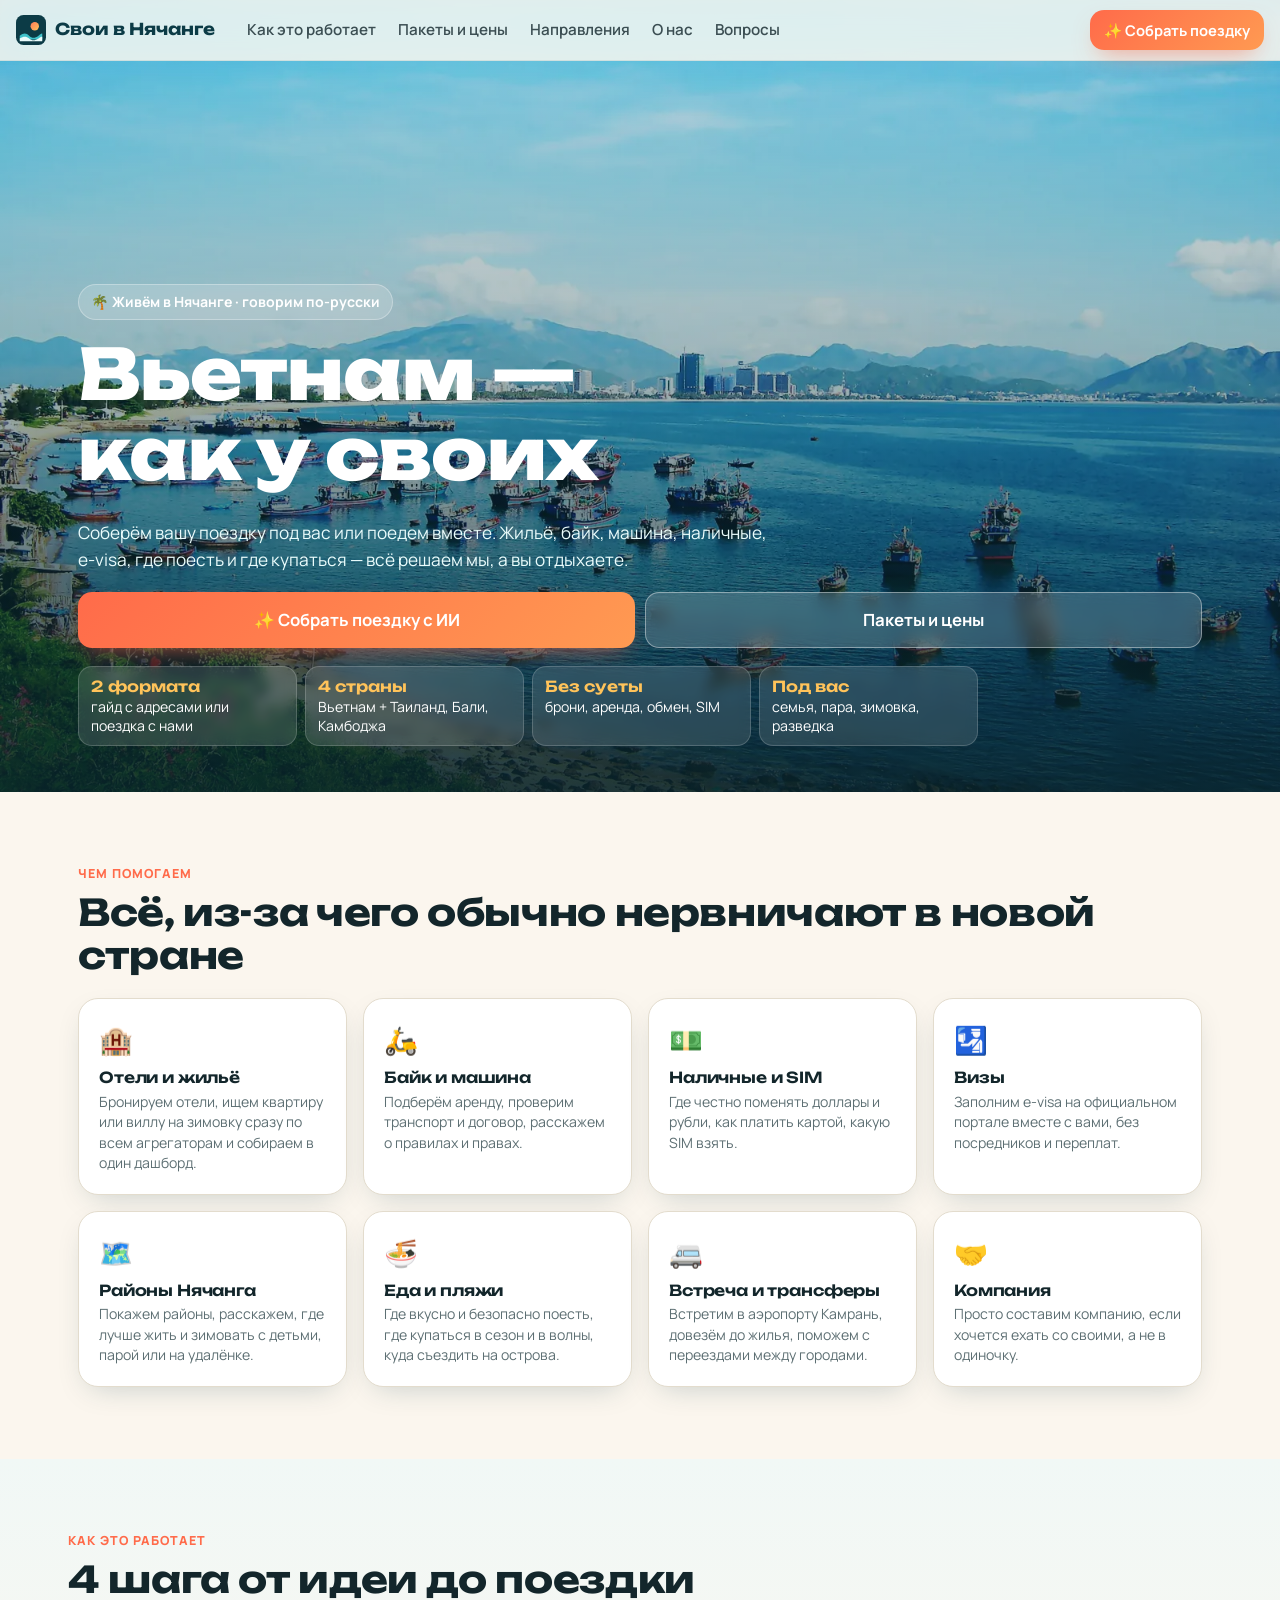
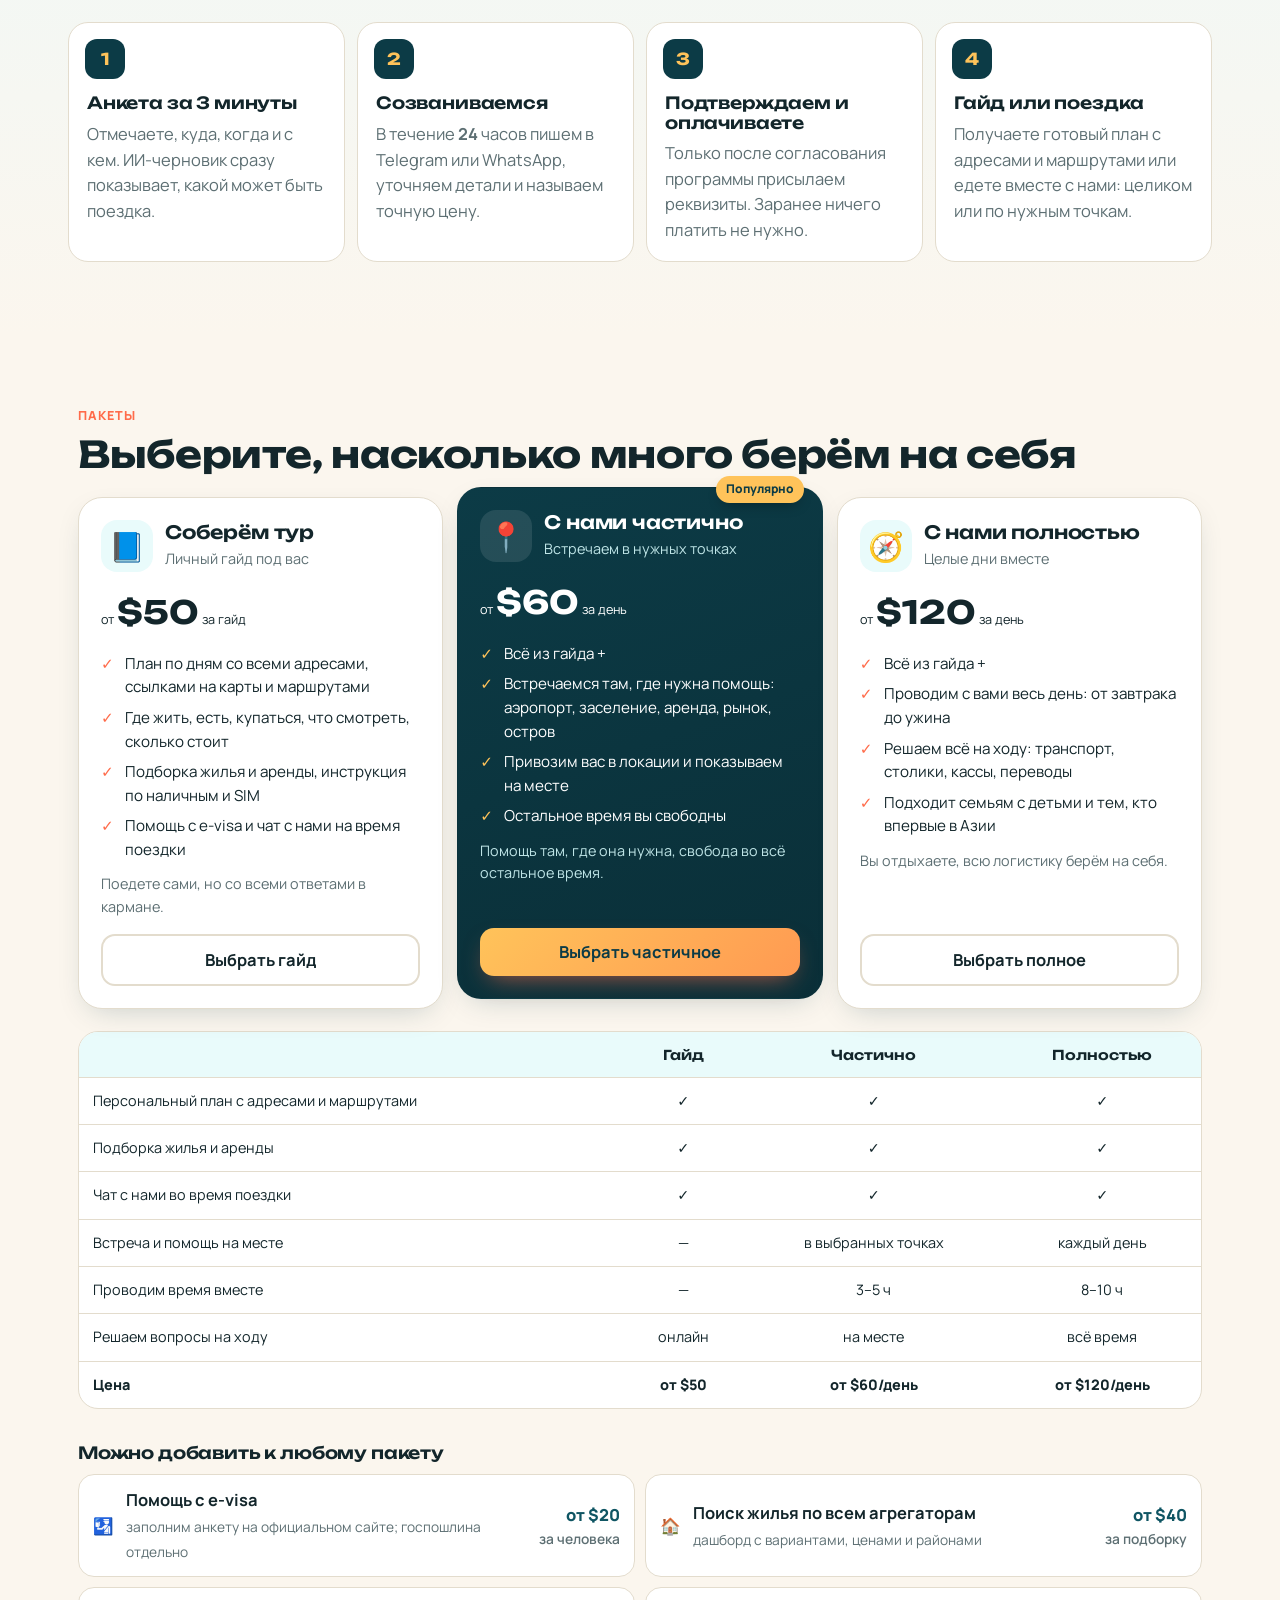
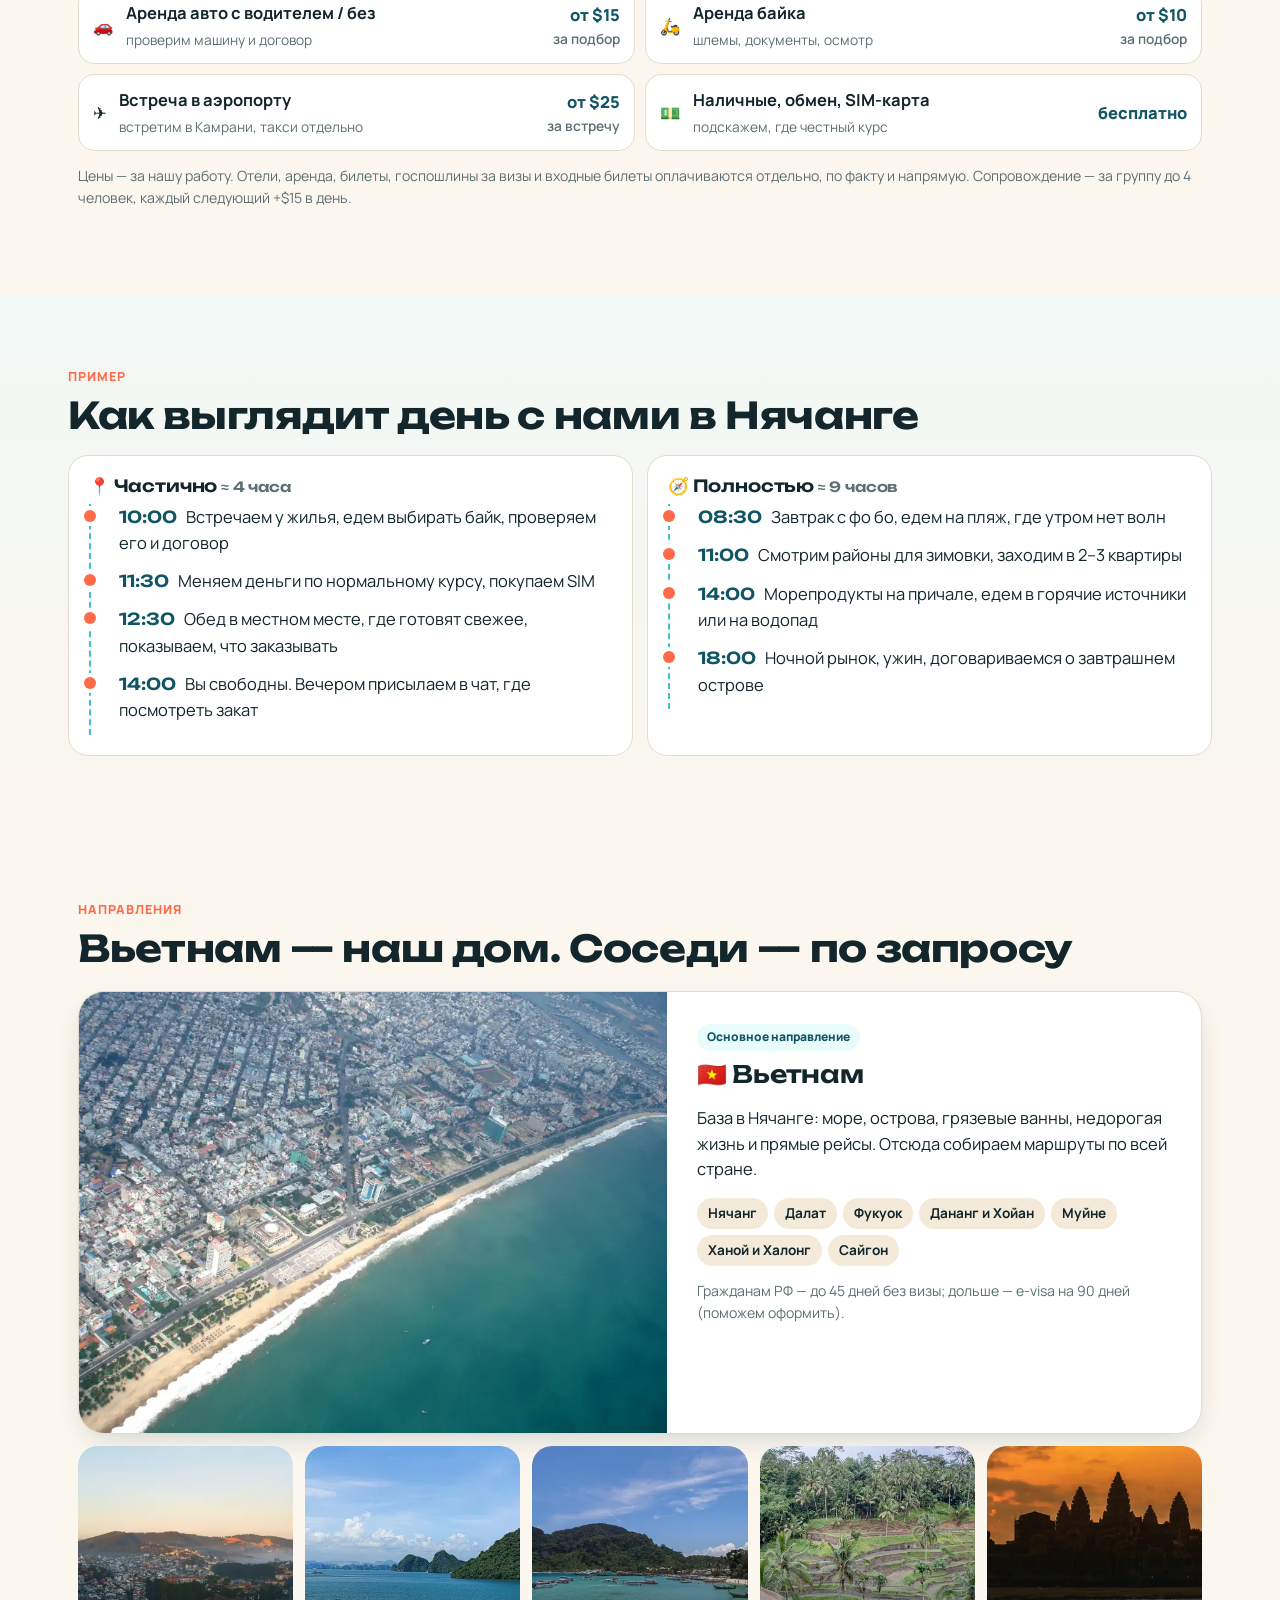
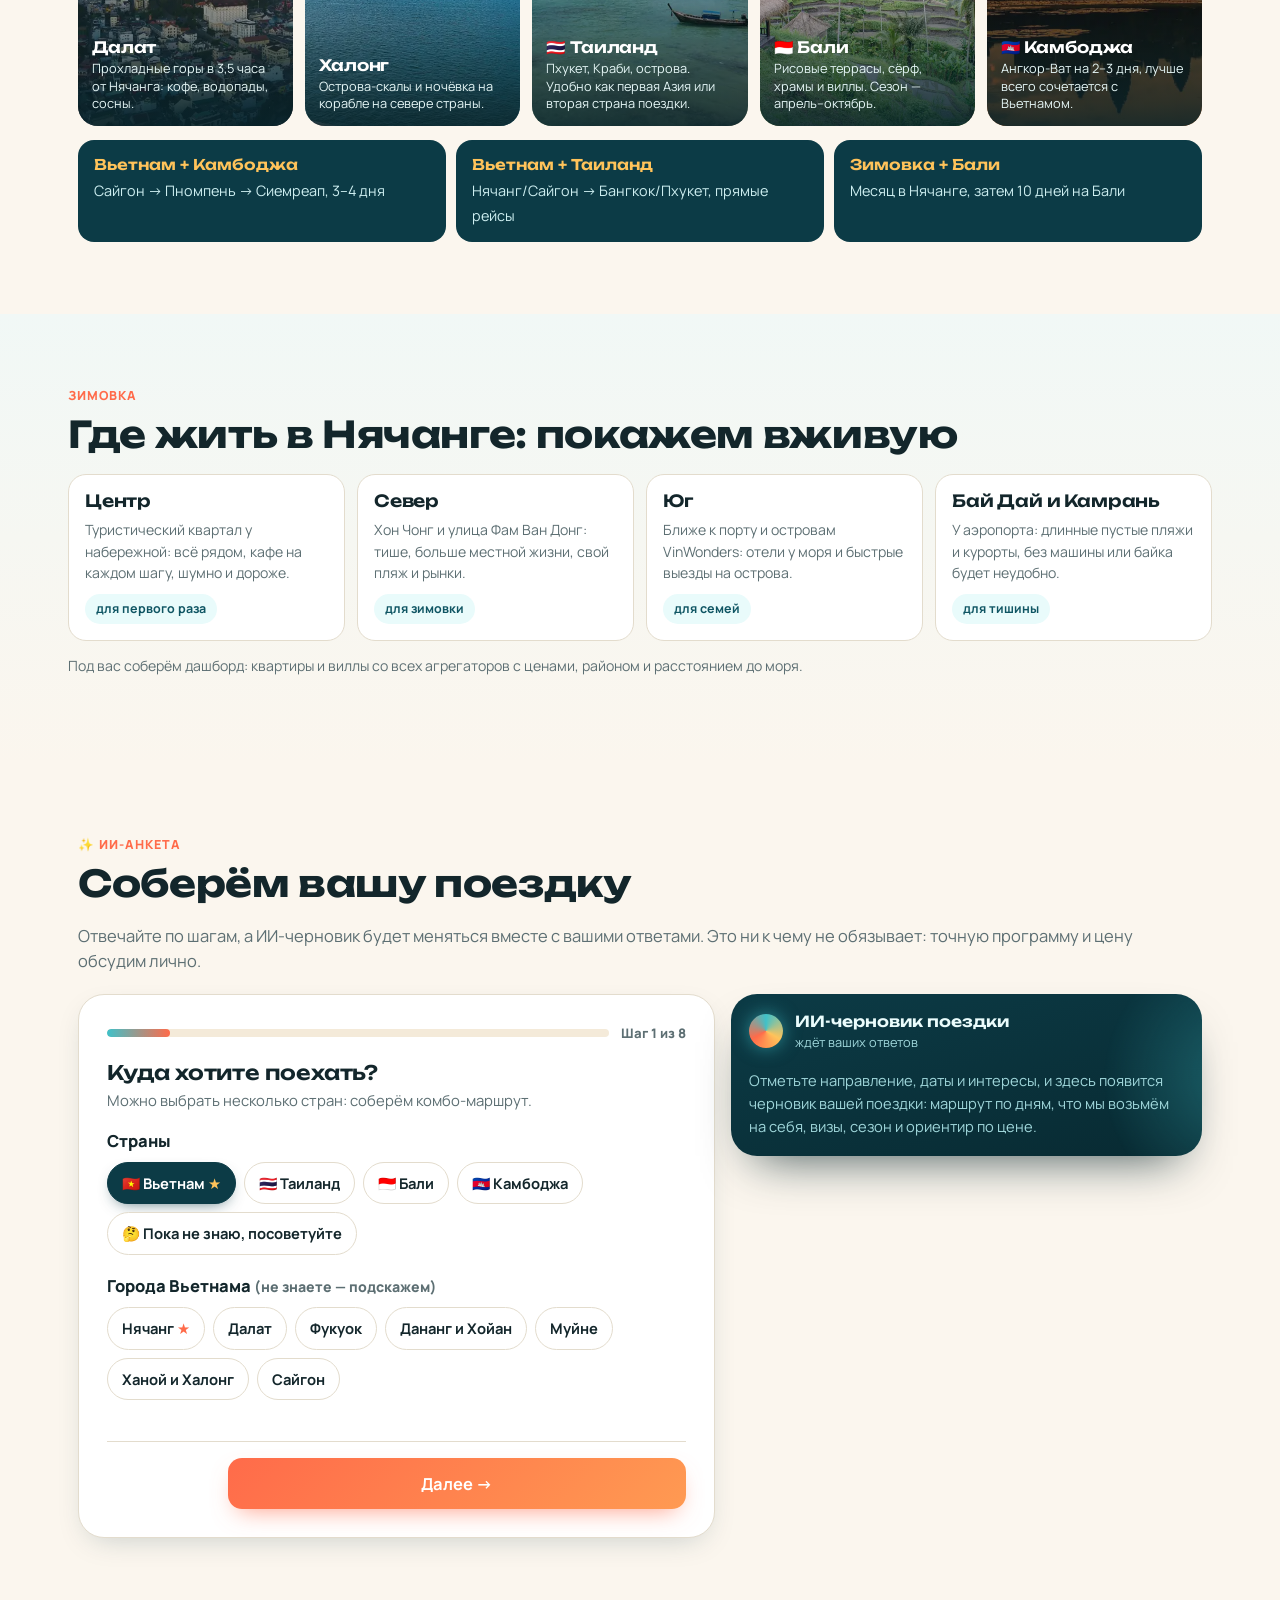
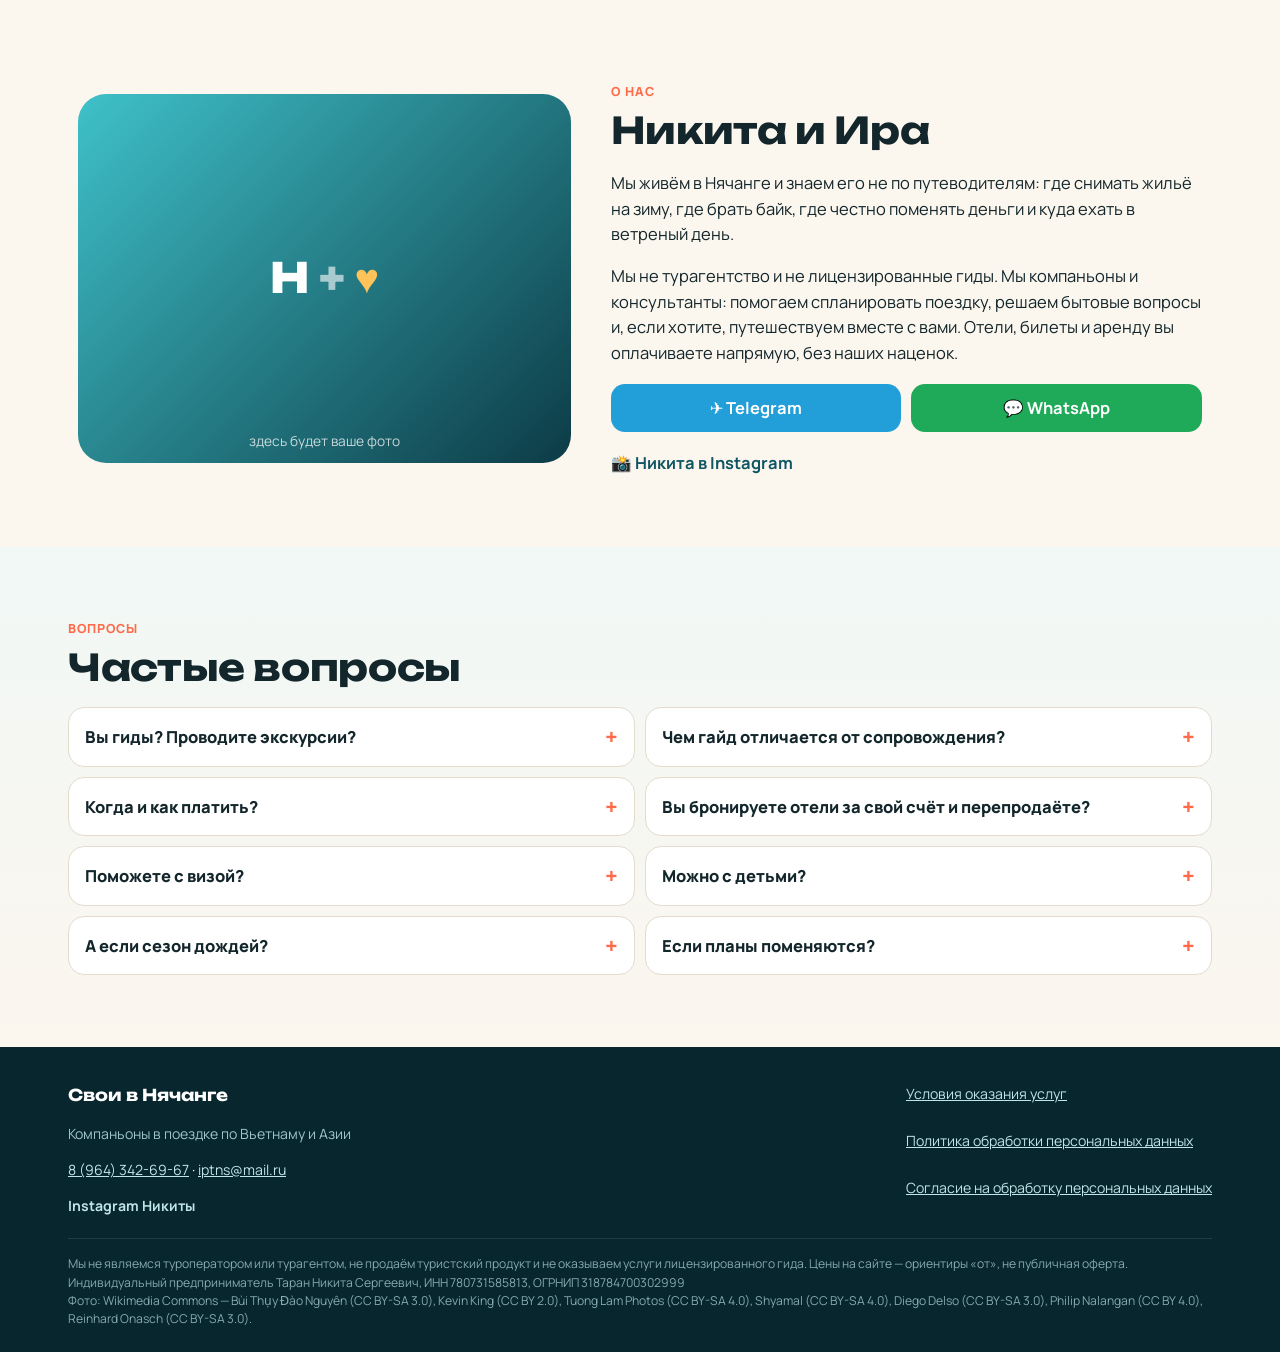
==== index.html @ b380b1c8 "publish v=202611230442" ====
<!doctype html>
<html lang="ru">
<head>
<meta charset="utf-8">
<meta name="viewport" content="width=device-width, initial-scale=1, viewport-fit=cover">
<title>Вьетнам с теми, кто там живёт — компаньоны в Нячанге | Свои в Нячанге</title>
<meta name="description" content="Мы живём в Нячанге и помогаем с поездкой по Вьетнаму, Таиланду, Бали и Камбодже: персональный план с адресами или поездка вместе с нами. Жильё, байк, машина, наличные, e-visa.">
<meta property="og:title" content="Вьетнам — как у своих. Поездка вместе с нами из Нячанга">
<meta property="og:description" content="Персональный план поездки или сопровождение: жильё, аренда, наличные, визы, где поесть и купаться.">
<meta property="og:image" content="images/nhatrang-bay.jpg">
<meta property="og:type" content="website">
<link rel="icon" href="favicon.svg" type="image/svg+xml">
<meta name="theme-color" content="#0c3b46">
<link rel="preload" href="fonts/Manrope.woff2" as="font" type="font/woff2" crossorigin>
<link rel="preload" href="fonts/Unbounded.woff2" as="font" type="font/woff2" crossorigin>
<link rel="stylesheet" href="styles.css?v=202611230442">
</head>
<body>
<header class="topbar" id="topbar">
  <a href="#top" class="logo"><span class="logo-mark" aria-hidden="true"><img src="favicon.svg" alt="" width="30" height="30"></span><span data-brand>Свои в Нячанге</span></a>
  <nav class="nav" aria-label="Разделы">
    <a href="#how">Как это работает</a><a href="#packages">Пакеты и цены</a><a href="#destinations">Направления</a><a href="#about">О нас</a><a href="#faq">Вопросы</a>
  </nav>
  <a class="btn primary sm hdr-cta" href="#plan">✨ Собрать поездку</a>
</header>

<main id="top">
<!-- ============ HERO ============ -->
<section class="hero">
  <picture class="hero-bg">
    <source srcset="images/nhatrang-bay-800.webp 800w, images/nhatrang-bay.webp 1600w" sizes="100vw" type="image/webp">
    <img src="images/nhatrang-bay.jpg" alt="Бухта Нячанга: лодки, горы и город" fetchpriority="high">
  </picture>
  <div class="hero-in">
    <p class="eyebrow">🌴 Живём в Нячанге · говорим по-русски</p>
    <h1>Вьетнам — как&nbsp;у&nbsp;своих</h1>
    <p class="lead">Соберём вашу поездку под вас или поедем вместе. Жильё, байк, машина, наличные, e-visa, где поесть и где купаться — всё решаем мы, а вы отдыхаете.</p>
    <div class="cta-row">
      <a class="btn primary big" href="#plan">✨ Собрать поездку с ИИ</a>
      <a class="btn glass big" href="#packages">Пакеты и цены</a>
    </div>
    <ul class="hero-points">
      <li><b>2 формата</b>гайд с адресами или поездка с нами</li>
      <li><b>4 страны</b>Вьетнам + Таиланд, Бали, Камбоджа</li>
      <li><b>Без суеты</b>брони, аренда, обмен, SIM</li>
      <li><b>Под вас</b>семья, пара, зимовка, разведка</li>
    </ul>
  </div>
</section>

<!-- ============ ЧТО РЕШАЕМ ============ -->
<section class="section" id="help">
  <p class="kicker">Чем помогаем</p>
  <h2>Всё, из-за чего обычно нервничают в&nbsp;новой стране</h2>
  <div class="tiles">
    <div class="tile"><span class="ti">🏨</span><h3>Отели и жильё</h3><p>Бронируем отели, ищем квартиру или виллу на зимовку сразу по всем агрегаторам и собираем в один дашборд.</p></div>
    <div class="tile"><span class="ti">🛵</span><h3>Байк и машина</h3><p>Подберём аренду, проверим транспорт и договор, расскажем о правилах и правах.</p></div>
    <div class="tile"><span class="ti">💵</span><h3>Наличные и SIM</h3><p>Где честно поменять доллары и рубли, как платить картой, какую SIM взять.</p></div>
    <div class="tile"><span class="ti">🛂</span><h3>Визы</h3><p>Заполним e-visa на официальном портале вместе с вами, без посредников и переплат.</p></div>
    <div class="tile"><span class="ti">🗺️</span><h3>Районы Нячанга</h3><p>Покажем районы, расскажем, где лучше жить и зимовать с детьми, парой или на удалёнке.</p></div>
    <div class="tile"><span class="ti">🍜</span><h3>Еда и пляжи</h3><p>Где вкусно и безопасно поесть, где купаться в сезон и в волны, куда съездить на острова.</p></div>
    <div class="tile"><span class="ti">🚐</span><h3>Встреча и трансферы</h3><p>Встретим в аэропорту Камрань, довезём до жилья, поможем с переездами между городами.</p></div>
    <div class="tile"><span class="ti">🤝</span><h3>Компания</h3><p>Просто составим компанию, если хочется ехать со своими, а не в одиночку.</p></div>
  </div>
</section>

<!-- ============ КАК ЭТО РАБОТАЕТ ============ -->
<section class="section soft" id="how">
  <p class="kicker">Как это работает</p>
  <h2>4 шага от идеи до поездки</h2>
  <ol class="steps">
    <li><span>1</span><h3>Анкета за 3 минуты</h3><p>Отмечаете, куда, когда и с кем. ИИ-черновик сразу показывает, какой может быть поездка.</p></li>
    <li><span>2</span><h3>Созваниваемся</h3><p>В течение <b data-hours>24</b> часов пишем в Telegram или WhatsApp, уточняем детали и называем точную цену.</p></li>
    <li><span>3</span><h3>Подтверждаем и оплачиваете</h3><p>Только после согласования программы присылаем реквизиты. Заранее ничего платить не нужно.</p></li>
    <li><span>4</span><h3>Гайд или поездка</h3><p>Получаете готовый план с адресами и маршрутами или едете вместе с нами: целиком или по нужным точкам.</p></li>
  </ol>
</section>

<!-- ============ ПАКЕТЫ ============ -->
<section class="section" id="packages">
  <p class="kicker">Пакеты</p>
  <h2>Выберите, насколько много берём на себя</h2>
  <div class="packs">
    <article class="pack">
      <div class="pack-top"><span class="pack-ico">📘</span><h3>Соберём тур</h3><p class="pack-sub">Личный гайд под вас</p></div>
      <p class="price"><small>от</small> <b data-price="guide.from">$50</b> <small data-unit="guide">за гайд</small></p>
      <ul class="ticks">
        <li>План по дням со всеми адресами, ссылками на карты и маршрутами</li>
        <li>Где жить, есть, купаться, что смотреть, сколько стоит</li>
        <li>Подборка жилья и аренды, инструкция по наличным и SIM</li>
        <li>Помощь с e-visa и чат с нами на время поездки</li>
      </ul>
      <p class="pack-note">Поедете сами, но со всеми ответами в кармане.</p>
      <a class="btn ghost" href="#plan" data-pick="guide">Выбрать гайд</a>
    </article>
    <article class="pack hot">
      <span class="ribbon">Популярно</span>
      <div class="pack-top"><span class="pack-ico">📍</span><h3>С нами частично</h3><p class="pack-sub">Встречаем в нужных точках</p></div>
      <p class="price"><small>от</small> <b data-price="partial.from">$60</b> <small data-unit="partial">за день</small></p>
      <ul class="ticks">
        <li>Всё из гайда +</li>
        <li>Встречаемся там, где нужна помощь: аэропорт, заселение, аренда, рынок, остров</li>
        <li>Привозим вас в локации и показываем на месте</li>
        <li>Остальное время вы свободны</li>
      </ul>
      <p class="pack-note">Помощь там, где она нужна, свобода во всё остальное время.</p>
      <a class="btn primary" href="#plan" data-pick="partial">Выбрать частичное</a>
    </article>
    <article class="pack">
      <div class="pack-top"><span class="pack-ico">🧭</span><h3>С нами полностью</h3><p class="pack-sub">Целые дни вместе</p></div>
      <p class="price"><small>от</small> <b data-price="full.from">$120</b> <small data-unit="full">за день</small></p>
      <ul class="ticks">
        <li>Всё из гайда +</li>
        <li>Проводим с вами весь день: от завтрака до ужина</li>
        <li>Решаем всё на ходу: транспорт, столики, кассы, переводы</li>
        <li>Подходит семьям с детьми и тем, кто впервые в Азии</li>
      </ul>
      <p class="pack-note">Вы отдыхаете, всю логистику берём на себя.</p>
      <a class="btn ghost" href="#plan" data-pick="full">Выбрать полное</a>
    </article>
  </div>

  <div class="compare-wrap">
    <table class="compare">
      <thead><tr><th></th><th>Гайд</th><th>Частично</th><th>Полностью</th></tr></thead>
      <tbody>
        <tr><td>Персональный план с адресами и маршрутами</td><td>✓</td><td>✓</td><td>✓</td></tr>
        <tr><td>Подборка жилья и аренды</td><td>✓</td><td>✓</td><td>✓</td></tr>
        <tr><td>Чат с нами во время поездки</td><td>✓</td><td>✓</td><td>✓</td></tr>
        <tr><td>Встреча и помощь на месте</td><td>—</td><td>в выбранных точках</td><td>каждый день</td></tr>
        <tr><td>Проводим время вместе</td><td>—</td><td>3–5 ч</td><td>8–10 ч</td></tr>
        <tr><td>Решаем вопросы на ходу</td><td>онлайн</td><td>на месте</td><td>всё время</td></tr>
        <tr><td>Цена</td><td data-pricecell="guide">от $50</td><td data-pricecell="partial">от $60/день</td><td data-pricecell="full">от $120/день</td></tr>
      </tbody>
    </table>
  </div>

  <h3 class="h3gap">Можно добавить к любому пакету</h3>
  <div class="addons" id="addonsList"></div>
  <p class="muted small">Цены — за нашу работу. Отели, аренда, билеты, госпошлины за визы и входные билеты оплачиваются отдельно, по факту и напрямую. <span data-group-note></span></p>
</section>

<!-- ============ ПРИМЕР ДНЯ ============ -->
<section class="section soft" id="day">
  <p class="kicker">Пример</p>
  <h2>Как выглядит день с нами в Нячанге</h2>
  <div class="daygrid">
    <div class="daycard">
      <h3>📍 Частично <span class="muted small">≈ 4 часа</span></h3>
      <ol class="timeline">
        <li><b>10:00</b> Встречаем у жилья, едем выбирать байк, проверяем его и договор</li>
        <li><b>11:30</b> Меняем деньги по нормальному курсу, покупаем SIM</li>
        <li><b>12:30</b> Обед в местном месте, где готовят свежее, показываем, что заказывать</li>
        <li><b>14:00</b> Вы свободны. Вечером присылаем в чат, где посмотреть закат</li>
      </ol>
    </div>
    <div class="daycard">
      <h3>🧭 Полностью <span class="muted small">≈ 9 часов</span></h3>
      <ol class="timeline">
        <li><b>08:30</b> Завтрак с фо бо, едем на пляж, где утром нет волн</li>
        <li><b>11:00</b> Смотрим районы для зимовки, заходим в 2–3 квартиры</li>
        <li><b>14:00</b> Морепродукты на причале, едем в горячие источники или на водопад</li>
        <li><b>18:00</b> Ночной рынок, ужин, договариваемся о завтрашнем острове</li>
      </ol>
    </div>
  </div>
</section>

<!-- ============ НАПРАВЛЕНИЯ ============ -->
<section class="section" id="destinations">
  <p class="kicker">Направления</p>
  <h2>Вьетнам — наш дом. Соседи — по&nbsp;запросу</h2>
  <div class="dest-main">
    <picture><source srcset="images/nhatrang-aerial-800.webp" type="image/webp"><img loading="lazy" src="images/nhatrang-aerial-800.webp" alt="Нячанг с высоты: пляж и город"></picture>
    <div class="dest-main-txt">
      <span class="tag">Основное направление</span>
      <h3>🇻🇳 Вьетнам</h3>
      <p>База в Нячанге: море, острова, грязевые ванны, недорогая жизнь и прямые рейсы. Отсюда собираем маршруты по всей стране.</p>
      <div class="cities">
        <span>Нячанг</span><span>Далат</span><span>Фукуок</span><span>Дананг и Хойан</span><span>Муйне</span><span>Ханой и Халонг</span><span>Сайгон</span>
      </div>
      <p class="muted small">Гражданам РФ — до 45 дней без визы; дольше — e-visa на 90 дней (поможем оформить).</p>
    </div>
  </div>
  <div class="dests">
    <article class="dest"><img loading="lazy" src="images/dalat-800.webp" alt="Далат"><div><h3>Далат</h3><p>Прохладные горы в 3,5 часа от Нячанга: кофе, водопады, сосны.</p></div></article>
    <article class="dest"><img loading="lazy" src="images/halong-800.webp" alt="Бухта Халонг"><div><h3>Халонг</h3><p>Острова-скалы и ночёвка на корабле на севере страны.</p></div></article>
    <article class="dest"><img loading="lazy" src="images/thailand-800.webp" alt="Острова Пхи-Пхи, Таиланд"><div><h3>🇹🇭 Таиланд</h3><p>Пхукет, Краби, острова. Удобно как первая Азия или вторая страна поездки.</p></div></article>
    <article class="dest"><img loading="lazy" src="images/bali-800.webp" alt="Рисовые террасы Бали"><div><h3>🇮🇩 Бали</h3><p>Рисовые террасы, сёрф, храмы и виллы. Сезон — апрель–октябрь.</p></div></article>
    <article class="dest"><img loading="lazy" src="images/angkor-800.webp" alt="Ангкор-Ват на рассвете"><div><h3>🇰🇭 Камбоджа</h3><p>Ангкор-Ват на 2–3 дня, лучше всего сочетается с Вьетнамом.</p></div></article>
  </div>
  <div class="combos">
    <div><b>Вьетнам + Камбоджа</b><span>Сайгон → Пномпень → Сиемреап, 3–4 дня</span></div>
    <div><b>Вьетнам + Таиланд</b><span>Нячанг/Сайгон → Бангкок/Пхукет, прямые рейсы</span></div>
    <div><b>Зимовка + Бали</b><span>Месяц в Нячанге, затем 10 дней на Бали</span></div>
  </div>
</section>

<!-- ============ НЯЧАНГ: ГДЕ ЖИТЬ ============ -->
<section class="section soft" id="districts">
  <p class="kicker">Зимовка</p>
  <h2>Где жить в Нячанге: покажем вживую</h2>
  <div class="districts">
    <div><h3>Центр</h3><p>Туристический квартал у набережной: всё рядом, кафе на каждом шагу, шумно и дороже.</p><span class="chip-s">для первого раза</span></div>
    <div><h3>Север</h3><p>Хон Чонг и улица Фам Ван Донг: тише, больше местной жизни, свой пляж и рынки.</p><span class="chip-s">для зимовки</span></div>
    <div><h3>Юг</h3><p>Ближе к порту и островам VinWonders: отели у моря и быстрые выезды на острова.</p><span class="chip-s">для семей</span></div>
    <div><h3>Бай Дай и Камрань</h3><p>У аэропорта: длинные пустые пляжи и курорты, без машины или байка будет неудобно.</p><span class="chip-s">для тишины</span></div>
  </div>
  <p class="muted small">Под вас соберём дашборд: квартиры и виллы со всех агрегаторов с ценами, районом и расстоянием до моря.</p>
</section>

<!-- ============ АНКЕТА ============ -->
<section class="section plan" id="plan">
  <p class="kicker">✨ ИИ-анкета</p>
  <h2>Соберём вашу поездку</h2>
  <p class="muted">Отвечайте по шагам, а ИИ-черновик будет меняться вместе с вашими ответами. Это ни к чему не обязывает: точную программу и цену обсудим лично.</p>
  <div class="wizard" id="wizard">
    <form class="wz-form" id="wzForm" novalidate autocomplete="on">
      <div class="wz-progress"><div class="wz-bar"><i id="wzBar"></i></div><span id="wzStepLbl">Шаг 1 из 8</span></div>
      <div id="wzSteps"></div>
      <div class="wz-nav">
        <button type="button" class="btn ghost" id="wzBack">← Назад</button>
        <button type="button" class="btn primary" id="wzNext">Далее →</button>
      </div>
    </form>
    <aside class="ai" id="aiPanel" aria-live="polite">
      <button type="button" class="ai-head" id="aiToggle" aria-expanded="true">
        <span class="ai-orb" aria-hidden="true"></span>
        <span><b>ИИ-черновик поездки</b><small id="aiStatus">ждёт ваших ответов</small></span>
        <span class="ai-caret" aria-hidden="true">▾</span>
      </button>
      <div class="ai-body" id="aiBody"></div>
    </aside>
  </div>
  <div class="done" id="done" hidden></div>
</section>

<!-- ============ О НАС ============ -->
<section class="section" id="about">
  <div class="about">
    <div class="about-photo" aria-hidden="true">
      <!-- Замените на фото: <img src="images/us.webp" alt="Никита и Ира"> -->
      <div class="ph-us"><span>Н</span><span>+</span><span>♥</span></div>
      <small>здесь будет ваше фото</small>
    </div>
    <div>
      <p class="kicker">О нас</p>
      <h2><span data-hosts>Никита и Ира</span></h2>
      <p>Мы живём в <span data-city>Нячанге</span> и знаем его не по путеводителям: где снимать жильё на зиму, где брать байк, где честно поменять деньги и куда ехать в ветреный день.</p>
      <p>Мы не турагентство и не лицензированные гиды. Мы компаньоны и консультанты: помогаем спланировать поездку, решаем бытовые вопросы и, если хотите, путешествуем вместе с вами. Отели, билеты и аренду вы оплачиваете напрямую, без наших наценок.</p>
      <div class="cta-row">
        <a class="btn tg" data-tg target="_blank" rel="noopener">✈️ Telegram</a>
        <a class="btn wa" data-wa="Здравствуйте! Хочу обсудить поездку во Вьетнам." target="_blank" rel="noopener">💬 WhatsApp</a>
      </div>
      <p class="insta"><a data-insta="instagram" target="_blank" rel="noopener">📸 Никита в Instagram</a><a data-insta="instagramWife" target="_blank" rel="noopener">📸 Ира в Instagram</a></p>
    </div>
  </div>
</section>

<!-- ============ FAQ ============ -->
<section class="section soft" id="faq">
  <p class="kicker">Вопросы</p>
  <h2>Частые вопросы</h2>
  <div class="faq">
    <details><summary>Вы гиды? Проводите экскурсии?</summary><p>Нет. Мы компаньоны и консультанты: помогаем с логистикой, бронями, арендой и бытом, показываем город так, как показали бы друзья. Если нужна экскурсия с лицензированным гидом (например, по Ангкору), поможем найти и забронировать местного гида.</p></details>
    <details><summary>Чем гайд отличается от сопровождения?</summary><p>Гайд — это персональный план поездки с адресами, ссылками на карты, маршрутами и ценами, а также чат с нами во время поездки. При сопровождении мы встречаемся с вами вживую: частично — только в нужных точках, полностью — проводим вместе целые дни.</p></details>
    <details><summary>Когда и как платить?</summary><p>После анкеты ничего платить не нужно. Сначала согласуем программу и точную цену. Гайд оплачивается после согласования (<span data-guidepp>100</span>%), за сопровождение — предоплата <span data-tourpp>30</span>% за бронь дат, остаток на месте. Способы оплаты обсудим лично.</p></details>
    <details><summary>Вы бронируете отели за свой счёт и перепродаёте?</summary><p>Нет. Мы находим и помогаем забронировать, но платите вы напрямую отелю, агрегатору или арендодателю. Так прозрачнее и без наценок.</p></details>
    <details><summary>Поможете с визой?</summary><p>Да. Заполним анкету e-visa вместе с вами на официальном портале (Вьетнам — evisa.gov.vn, Камбоджа — evisa.gov.kh, Индонезия — evisa.imigrasi.go.id). Госпошлину вы платите на портале сами. Решение о визе принимает только государство.</p></details>
    <details><summary>Можно с детьми?</summary><p>Конечно. Подберём пляжи без волн, еду, которую дети будут есть, жильё рядом с морем и спокойный темп. Полное сопровождение особенно удобно семьям.</p></details>
    <details><summary>А если сезон дождей?</summary><p>В Нячанге дожди обычно с октября по декабрь. Подскажем, куда поехать в это время: на Фукуок, в Таиланд или в Камбоджу. План на случай дождя будет в каждом гайде.</p></details>
    <details><summary>Если планы поменяются?</summary><p>Даты сопровождения можно перенести, предупредив заранее. Условия отмены описаны в <a href="terms.html">Условиях</a>.</p></details>
  </div>
</section>
</main>

<footer class="footer">
  <div class="footer-in">
    <div>
      <a href="#top" class="logo light"><span data-brand>Свои в Нячанге</span></a>
      <p class="muted-l small" data-tagline></p>
      <p class="small"><a data-phone-link href="#"><span data-phone></span></a> · <a data-email-link href="#"><span data-email></span></a></p>
      <p class="small insta"><a data-insta="instagram" target="_blank" rel="noopener">Instagram Никиты</a><a data-insta="instagramWife" target="_blank" rel="noopener">Instagram Иры</a></p>
    </div>
    <nav class="footer-links small">
      <a href="terms.html">Условия оказания услуг</a>
      <a href="privacy.html">Политика обработки персональных данных</a>
      <a href="consent.html">Согласие на обработку персональных данных</a>
    </nav>
  </div>
  <p class="credits small">Мы не являемся туроператором или турагентом, не продаём туристский продукт и не оказываем услуги лицензированного гида. Цены на сайте — ориентиры «от», не публичная оферта. <span data-operator></span><br>
  Фото: Wikimedia Commons — Bùi Thụy Đào Nguyên (CC BY-SA 3.0), Kevin King (CC BY 2.0), Tuong Lam Photos (CC BY-SA 4.0), Shyamal (CC BY-SA 4.0), Diego Delso (CC BY-SA 3.0), Philip Nalangan (CC BY 4.0), Reinhard Onasch (CC BY-SA 3.0).</p>
</footer>

<div class="mbar" id="mbar">
  <a class="btn tg" data-tg target="_blank" rel="noopener" aria-label="Telegram">✈️</a>
  <a class="btn wa" data-wa="Здравствуйте! Хочу обсудить поездку." target="_blank" rel="noopener" aria-label="WhatsApp">💬</a>
  <a class="btn primary grow" href="#plan">✨ Собрать поездку</a>
</div>

<script src="config.js?v=202611230442"></script>
<script src="app.js?v=202611230442"></script>
</body>
</html>
---- styles.css ----
@font-face{font-family:Manrope;src:url(fonts/Manrope.woff2) format("woff2");font-weight:200 800;font-display:swap}
@font-face{font-family:Unbounded;src:url(fonts/Unbounded.woff2) format("woff2");font-weight:200 900;font-display:swap}
:root{
  --sea:#0c3b46;--sea2:#0f5563;--lagoon:#3fc1c9;--foam:#e9fbfb;--sand:#fbf6ee;--sand2:#f4ead9;
  --ink:#13262b;--muted:#5d6f73;--line:#e3dccd;--coral:#ff6b4a;--coral2:#ff9a52;--sun:#ffc35a;
  --wa:#1faa59;--tg:#229ed9;--r:20px;--sh:0 10px 30px -12px rgba(12,59,70,.25)
}
*{box-sizing:border-box}
html{scroll-behavior:smooth;-webkit-text-size-adjust:100%}
body{margin:0;font:16.5px/1.55 Manrope,system-ui,-apple-system,"Segoe UI",Roboto,Arial,sans-serif;color:var(--ink);background:var(--sand);padding-bottom:78px}
img{max-width:100%;display:block}
a{color:var(--sea2)}
h1,h2,h3{font-family:Unbounded,Manrope,sans-serif;line-height:1.15;margin:0 0 .5em;letter-spacing:-.01em}
h2{font-size:clamp(1.45rem,4.6vw,2.3rem);font-weight:700}
h3{font-size:1.05rem;font-weight:600}
[hidden]{display:none!important}
.muted{color:var(--muted)}.small{font-size:.88rem}
section[id]{scroll-margin-top:70px}

/* ---- topbar ---- */
.topbar{position:sticky;top:0;z-index:30;display:flex;align-items:center;gap:14px;padding:10px 16px;background:rgba(251,246,238,.86);backdrop-filter:saturate(1.4) blur(12px);-webkit-backdrop-filter:saturate(1.4) blur(12px);border-bottom:1px solid rgba(12,59,70,.08)}
.logo{white-space:nowrap;display:flex;align-items:center;gap:9px;color:var(--sea);text-decoration:none;font-family:Unbounded,sans-serif;font-weight:700;font-size:1.02rem}
.logo.light{color:#fff}
.nav{display:none;gap:22px;margin-left:18px}.nav a{color:var(--ink);text-decoration:none;font-weight:600;font-size:.95rem;opacity:.8}.nav a:hover{opacity:1;color:var(--coral)}
.btn.hdr-cta{margin-left:auto;display:none}

/* ---- buttons ---- */
.btn{display:inline-flex;align-items:center;justify-content:center;gap:8px;border:0;border-radius:14px;padding:11px 18px;min-height:48px;font:inherit;font-weight:700;text-decoration:none;cursor:pointer;background:var(--sand2);color:var(--ink);transition:transform .15s,box-shadow .15s,background .15s}
.btn:hover{transform:translateY(-1px)}
.btn.sm{min-height:40px;padding:8px 14px;font-size:.92rem}
.btn.big{min-height:56px;padding:14px 22px;font-size:1.05rem}
.btn.primary{background:linear-gradient(135deg,var(--coral),var(--coral2));color:#fff;box-shadow:0 10px 24px -10px rgba(255,107,74,.7)}
.btn.ghost{background:transparent;border:2px solid var(--line);color:var(--ink)}
.btn.glass{background:rgba(255,255,255,.16);color:#fff;border:1px solid rgba(255,255,255,.4);backdrop-filter:blur(8px)}
.btn.wa{background:var(--wa);color:#fff}.btn.tg{background:var(--tg);color:#fff}
.btn:disabled{opacity:.45;cursor:not-allowed;transform:none}
.btn:focus-visible,.chip:focus-visible,.opt:focus-visible{outline:3px solid var(--sun);outline-offset:2px}
.cta-row{display:flex;flex-wrap:wrap;gap:10px;margin:18px 0}
.cta-row .btn{flex:1 1 200px}

/* ---- hero ---- */
.hero{position:relative;min-height:88svh;display:flex;align-items:flex-end;color:#fff;overflow:hidden;margin-top:-61px;padding-top:61px}
.hero-bg,.hero-bg img{position:absolute;inset:0;width:100%;height:100%;object-fit:cover}
.hero::after{content:"";position:absolute;inset:0;background:linear-gradient(180deg,rgba(12,59,70,.15) 0%,rgba(12,59,70,.35) 45%,rgba(8,36,43,.9) 100%)}
.hero-in{position:relative;z-index:1;padding:28px 18px 26px;max-width:1180px;margin:0 auto;width:100%}
.eyebrow{display:inline-block;background:rgba(255,255,255,.16);border:1px solid rgba(255,255,255,.3);border-radius:999px;padding:6px 12px;font-weight:700;font-size:.88rem;backdrop-filter:blur(6px);margin:0 0 14px}
.hero h1{font-size:clamp(2.1rem,8.5vw,4.4rem);font-weight:800;max-width:12ch;margin-bottom:.35em}
.lead{font-size:1.08rem;max-width:40em;color:#eafcfc;margin:0}
.hero-points{list-style:none;padding:0;margin:6px 0 0;display:grid;grid-template-columns:1fr 1fr;gap:8px}
.hero-points li{background:rgba(255,255,255,.12);border:1px solid rgba(255,255,255,.18);border-radius:14px;padding:10px 12px;font-size:.88rem;backdrop-filter:blur(6px);line-height:1.3}
.hero-points b{display:block;font-family:Unbounded,sans-serif;font-weight:600;color:var(--sun);font-size:.95rem;margin-bottom:2px}

/* ---- sections ---- */
.section{padding:52px 18px;max-width:1180px;margin:0 auto}
.section.soft{max-width:none;background:linear-gradient(180deg,#f1f8f6,#fbf6ee)}
.section.soft>*{max-width:1144px;margin-left:auto;margin-right:auto}
.kicker{color:var(--coral);font-weight:800;text-transform:uppercase;letter-spacing:.08em;font-size:.78rem;margin:0 0 8px}
.h3gap{margin-top:34px}
.tiles{display:grid;grid-template-columns:1fr 1fr;gap:12px;margin-top:22px}
.tile{background:#fff;border:1px solid var(--line);border-radius:var(--r);padding:16px;box-shadow:var(--sh)}
.tile .ti{font-size:1.7rem;display:block;margin-bottom:8px}
.tile h3{font-size:.95rem;margin-bottom:.35em}
.tile p{margin:0;font-size:.88rem;color:var(--muted);line-height:1.45}

.steps{list-style:none;padding:0;margin:22px 0 0;display:grid;gap:12px;counter-reset:s}
.steps li{background:#fff;border-radius:var(--r);padding:18px 18px 16px 70px;position:relative;border:1px solid var(--line)}
.steps li>span{position:absolute;left:16px;top:16px;width:40px;height:40px;border-radius:12px;display:grid;place-items:center;font-family:Unbounded;font-weight:700;background:var(--sea);color:var(--sun)}
.steps p{margin:0;color:var(--muted)}

/* ---- packages ---- */
.packs{display:grid;gap:14px;margin-top:22px}
.pack{position:relative;background:#fff;border:1px solid var(--line);border-radius:24px;padding:22px;display:flex;flex-direction:column;box-shadow:var(--sh)}
.pack.hot{background:linear-gradient(160deg,var(--sea),#0a2f38);color:#fff;border-color:transparent}
.pack.hot .ticks li::before{color:var(--sun)}.pack.hot .pack-sub,.pack.hot .pack-note{color:#bfe5e7}
.ribbon{position:absolute;top:-12px;right:18px;box-shadow:0 6px 14px -6px rgba(0,0,0,.4);background:var(--sun);color:var(--sea);font-weight:800;font-size:.75rem;padding:4px 10px;border-radius:999px}
.pack-top{display:grid;grid-template-columns:auto 1fr;column-gap:12px;align-items:center}
.pack-ico{grid-row:span 2;font-size:1.8rem;width:52px;height:52px;border-radius:16px;display:grid;place-items:center;background:var(--foam)}
.pack.hot .pack-ico{background:rgba(255,255,255,.1)}
.pack h3{margin:0;font-size:1.15rem}.pack-sub{margin:0;color:var(--muted);font-size:.9rem}
.price{margin:16px 0 6px;font-size:.95rem}.price b{font-family:Unbounded;font-size:2rem;font-weight:700}
.ticks{list-style:none;padding:0;margin:8px 0 12px;display:grid;gap:7px}
.ticks li{padding-left:24px;position:relative;font-size:.95rem}
.ticks li::before{content:"✓";position:absolute;left:0;color:var(--coral);font-weight:900}
.pack-note{color:var(--muted);font-size:.9rem;margin:0 0 16px}
.pack .btn{margin-top:auto}
.pack.hot .btn.primary{background:linear-gradient(135deg,var(--sun),var(--coral2));color:var(--sea)}
.compare-wrap{overflow-x:auto;margin-top:22px;border-radius:var(--r);border:1px solid var(--line);background:#fff}
.compare{width:100%;border-collapse:collapse;font-size:.9rem;min-width:560px}
.compare th,.compare td{padding:12px 14px;text-align:center;border-bottom:1px solid var(--line)}
.compare th{font-family:Unbounded;font-weight:600;font-size:.85rem;background:var(--foam)}
.compare td:first-child,.compare th:first-child{text-align:left}
.compare tr:last-child td{border-bottom:0;font-weight:800}
.addons{display:grid;gap:10px;margin:12px 0}
.addon{display:flex;gap:12px;align-items:center;background:#fff;border:1px solid var(--line);border-radius:16px;padding:12px 14px}
.addon b{display:block}.addon small{color:var(--muted)}
.addon .ap{margin-left:auto;font-weight:800;white-space:nowrap;color:var(--sea2);text-align:right}
.addon .ap small{display:block;font-weight:600}

/* ---- day ---- */
.daygrid{display:grid;gap:14px;margin-top:18px}
.daycard{background:#fff;border-radius:var(--r);padding:20px;border:1px solid var(--line)}
.timeline{list-style:none;margin:0;padding:0 0 0 14px;border-left:2px dashed var(--lagoon)}
.timeline li{position:relative;padding:0 0 12px 14px}
.timeline li::before{content:"";position:absolute;left:-21px;top:6px;width:12px;height:12px;border-radius:50%;background:var(--coral);box-shadow:0 0 0 4px #fff}
.timeline b{font-family:Unbounded;font-weight:600;margin-right:6px;color:var(--sea2)}

/* ---- destinations ---- */
.dest-main{display:grid;background:#fff;border-radius:26px;overflow:hidden;border:1px solid var(--line);box-shadow:var(--sh);margin-top:22px}
.dest-main img{width:100%;height:240px;object-fit:cover}
.dest-main-txt{padding:20px}
.dest-main h3{font-size:1.5rem}
.tag{display:inline-block;background:var(--foam);color:var(--sea2);font-weight:800;font-size:.75rem;padding:4px 10px;border-radius:999px;margin-bottom:10px}
.cities{display:flex;flex-wrap:wrap;gap:6px;margin:12px 0}
.cities span,.chip-s{background:var(--sand2);border-radius:999px;padding:5px 11px;font-size:.85rem;font-weight:700}
.dests{display:grid;grid-template-columns:1fr 1fr;gap:12px;margin-top:12px}
.dest{position:relative;border-radius:20px;overflow:hidden;min-height:210px;color:#fff;display:flex;align-items:flex-end}
.dest img{position:absolute;inset:0;width:100%;height:100%;object-fit:cover;transition:transform .5s}
.dest:hover img{transform:scale(1.05)}
.dest::after{content:"";position:absolute;inset:0;background:linear-gradient(180deg,transparent 30%,rgba(8,36,43,.88))}
.dest>div{position:relative;z-index:1;padding:14px}
.dest h3{margin:0 0 4px;font-size:.98rem}.dest p{margin:0;font-size:.8rem;line-height:1.35;color:#e5f6f6}
.combos{display:grid;gap:10px;margin-top:14px}
.combos div{background:var(--sea);color:#fff;border-radius:16px;padding:14px 16px}
.combos b{display:block;font-family:Unbounded;font-weight:600;font-size:.92rem;color:var(--sun)}
.combos span{font-size:.9rem;color:#cdeef0}
.districts{display:grid;grid-template-columns:1fr 1fr;gap:12px;margin:18px auto 12px}
.districts>div{background:#fff;border:1px solid var(--line);border-radius:18px;padding:16px}
.districts p{margin:0 0 10px;font-size:.88rem;color:var(--muted)}
.chip-s{display:inline-block;background:var(--foam);color:var(--sea2);font-size:.78rem}

/* ---- about ---- */
.about{display:grid;gap:22px;align-items:center}
.about-photo{border-radius:28px;background:linear-gradient(135deg,var(--lagoon),var(--sea));aspect-ratio:4/3;display:grid;place-items:center;color:#fff;position:relative;overflow:hidden}
.about-photo img{position:absolute;inset:0;width:100%;height:100%;object-fit:cover}
.ph-us{display:flex;gap:10px;font-family:Unbounded;font-size:2.6rem;font-weight:800}
.ph-us span:nth-child(2){opacity:.6}.ph-us span:nth-child(3){color:var(--sun)}
.about-photo small{position:absolute;bottom:12px;opacity:.75}

/* ---- faq ---- */
.faq{display:grid;gap:10px;margin-top:18px}
.faq details{background:#fff;border:1px solid var(--line);border-radius:16px;padding:0 16px}
.faq summary{cursor:pointer;font-weight:800;padding:16px 26px 16px 0;list-style:none;position:relative}
.faq summary::-webkit-details-marker{display:none}
.faq summary::after{content:"+";position:absolute;right:0;top:12px;font-size:1.4rem;color:var(--coral);transition:transform .2s}
.faq details[open] summary::after{transform:rotate(45deg)}
.faq p{margin:0 0 16px;color:var(--muted)}

/* ---- footer ---- */
.footer{background:#08262d;color:#fff;padding:36px 18px 24px}
.footer a{color:#bfe5e7}
.footer-in{max-width:1144px;margin:0 auto;display:grid;gap:18px}
.footer-links{display:grid;gap:8px}
.muted-l{color:#9fc4c7}
.credits{max-width:1144px;margin:22px auto 0;color:#86aaae;font-size:.76rem;line-height:1.5;border-top:1px solid rgba(255,255,255,.1);padding-top:16px}

/* ---- mobile bar ---- */
.mbar{position:fixed;left:0;right:0;bottom:0;z-index:40;display:flex;gap:8px;padding:10px 12px calc(10px + env(safe-area-inset-bottom));background:rgba(251,246,238,.92);backdrop-filter:blur(12px);border-top:1px solid var(--line);transition:transform .25s}
.mbar .btn{min-width:52px}.mbar .grow{flex:1}
.mbar.hide{transform:translateY(110%)}

/* =================== WIZARD =================== */
.plan{max-width:1180px}
.wizard{display:grid;gap:16px;margin-top:20px;align-items:start}
.wz-form{background:#fff;border:1px solid var(--line);border-radius:26px;padding:20px;box-shadow:var(--sh);min-width:0}
.wz-progress{display:flex;align-items:center;gap:12px;margin-bottom:18px;font-size:.82rem;font-weight:800;color:var(--muted)}
.wz-bar{flex:1;height:8px;border-radius:9px;background:var(--sand2);overflow:hidden}
.wz-bar i{display:block;height:100%;width:12%;background:linear-gradient(90deg,var(--lagoon),var(--coral));border-radius:9px;transition:width .35s}
.wz-step{animation:fadeUp .35s ease}
@keyframes fadeUp{from{opacity:0;transform:translateY(8px)}to{opacity:1;transform:none}}
.wz-step h3{font-size:1.25rem;margin-bottom:.25em}
.wz-step .hint{color:var(--muted);margin:0 0 16px;font-size:.93rem}
.q{margin:0 0 18px;border:0;padding:0;min-width:0}
.q>legend,.q>.ql{font-weight:800;margin-bottom:8px;display:block;padding:0}
.chips{display:flex;flex-wrap:wrap;gap:8px}
.chip{border:1.5px solid var(--line);background:#fff;border-radius:999px;padding:9px 14px;font:inherit;font-weight:700;font-size:.92rem;cursor:pointer;color:var(--ink);min-height:42px;transition:all .15s;user-select:none}
.chip:hover{border-color:var(--lagoon)}
.chip[aria-pressed=true]{background:var(--sea);border-color:var(--sea);color:#fff;box-shadow:0 6px 16px -8px rgba(12,59,70,.8)}
.chip .star{color:var(--coral)}
.chip[aria-pressed=true] .star{color:var(--sun)}
.opts{display:grid;gap:10px}
.opt{display:flex;gap:12px;align-items:flex-start;text-align:left;border:1.5px solid var(--line);background:#fff;border-radius:18px;padding:14px;font:inherit;cursor:pointer;color:var(--ink);width:100%}
.opt .oi{font-size:1.5rem;line-height:1}
.opt b{display:block;font-size:1rem}.opt small{color:var(--muted);display:block;margin-top:2px}
.opt .op{margin-left:auto;font-weight:800;color:var(--sea2);white-space:nowrap;font-size:.9rem}
.opt[aria-pressed=true]{border-color:var(--coral);background:#fff6f2;box-shadow:0 0 0 3px rgba(255,107,74,.15)}
.row2{display:grid;grid-template-columns:1fr 1fr;gap:12px}
label.f{display:block;font-weight:800;font-size:.92rem;margin-bottom:12px}
label.f span{display:block;margin-bottom:6px}
input[type=text],input[type=date],input[type=tel],input[type=email],input[type=number],select,textarea{width:100%;font:inherit;font-size:16px;border:1.5px solid var(--line);border-radius:14px;padding:12px 14px;background:#fff;color:var(--ink);min-height:48px}
input:focus,select:focus,textarea:focus{outline:none;border-color:var(--lagoon);box-shadow:0 0 0 3px rgba(63,193,201,.2)}
textarea{min-height:120px;resize:vertical}
.stepper{display:flex;align-items:center;gap:10px}
.stepper button{width:44px;height:44px;border-radius:12px;border:1.5px solid var(--line);background:#fff;font:inherit;font-size:1.3rem;font-weight:800;cursor:pointer;color:var(--sea)}
.stepper output{min-width:28px;text-align:center;font-family:Unbounded;font-weight:700;font-size:1.2rem}
.range-wrap{display:flex;align-items:center;gap:14px}
input[type=range]{flex:1;accent-color:var(--coral);height:30px}
.range-val{font-family:Unbounded;font-weight:700;min-width:90px;text-align:right;color:var(--sea)}
.check{display:flex;gap:10px;align-items:flex-start;font-size:.92rem;margin:10px 0;cursor:pointer}
.check input{width:22px;height:22px;flex:none;margin:1px 0 0;accent-color:var(--coral)}
.err{color:#c62828;font-weight:700;font-size:.88rem;margin:6px 0 0;min-height:1em}
.wz-nav{display:flex;gap:10px;margin-top:8px;padding-top:16px;border-top:1px solid var(--line)}
.wz-nav .btn{flex:1}
.wz-nav #wzBack{flex:0 0 auto}
.dream-ideas{display:flex;flex-wrap:wrap;gap:6px;margin:-4px 0 12px}
.dream-ideas button{border:1px dashed var(--lagoon);background:var(--foam);color:var(--sea2);border-radius:999px;padding:6px 10px;font:inherit;font-size:.82rem;font-weight:700;cursor:pointer}
.pay{background:var(--sand);border-radius:18px;padding:16px;margin:6px 0 14px;border:1px solid var(--line)}
.pay h4{margin:0 0 6px;font-family:Unbounded;font-weight:600;font-size:.98rem}
.pay p{margin:0 0 10px;font-size:.9rem}
.pay .pm{display:grid;gap:8px}
.pay .pm label{display:flex;gap:10px;align-items:flex-start;background:#fff;border:1.5px solid var(--line);border-radius:14px;padding:10px 12px;cursor:pointer;font-size:.92rem}
.pay .pm label:has(input:checked){border-color:var(--coral)}
.pay .pm input{accent-color:var(--coral);margin-top:3px}
.pay .pm small{display:block;color:var(--muted)}
.pay-total{display:flex;justify-content:space-between;align-items:baseline;gap:10px;margin:12px 0 0;padding-top:12px;border-top:1px dashed var(--line);font-weight:800}
.pay-total b{font-family:Unbounded;font-size:1.3rem;color:var(--sea)}

/* AI panel */
.ai{order:-1;background:linear-gradient(165deg,#0c3b46,#082a32);color:#eafcfc;border-radius:26px;overflow:hidden;box-shadow:0 24px 50px -24px rgba(8,36,43,.8);position:relative}
.ai::before{content:"";position:absolute;inset:-40% -40% auto auto;width:300px;height:300px;background:radial-gradient(circle,rgba(63,193,201,.35),transparent 65%);pointer-events:none}
.ai-head{all:unset;box-sizing:border-box;display:flex;align-items:center;gap:12px;padding:16px 18px;width:100%;cursor:pointer;position:relative}
.ai-head b{display:block;font-family:Unbounded;font-weight:600;font-size:.95rem}
.ai-head small{display:block;color:#9fd6da;font-size:.8rem;overflow:hidden;text-overflow:ellipsis;display:-webkit-box;-webkit-line-clamp:2;-webkit-box-orient:vertical}
.ai-head>span:nth-child(2){min-width:0;flex:1}
.ai-caret{margin-left:auto;transition:transform .2s}
.ai.collapsed .ai-caret{transform:rotate(-90deg)}
.ai.collapsed .ai-body{display:none}
.ai-orb{width:34px;height:34px;border-radius:50%;flex:none;background:conic-gradient(from 0deg,var(--lagoon),var(--sun),var(--coral),var(--lagoon));animation:spin 6s linear infinite;box-shadow:0 0 18px rgba(63,193,201,.6)}
.ai.thinking .ai-orb{animation-duration:1.2s}
@keyframes spin{to{transform:rotate(360deg)}}
.ai-body{padding:0 18px 18px;position:relative;font-size:.92rem}
.ai-title{font-family:Unbounded;font-weight:700;font-size:1.15rem;line-height:1.25;margin:4px 0 10px;color:#fff}
.ai-tags{display:flex;flex-wrap:wrap;gap:6px;margin-bottom:12px}
.ai-tags span{background:rgba(255,255,255,.1);border-radius:999px;padding:4px 10px;font-size:.78rem;font-weight:700}
.ai-sec{margin:14px 0 0}
.ai-sec h5{margin:0 0 6px;font-size:.72rem;text-transform:uppercase;letter-spacing:.1em;color:var(--sun)}
.ai-days{list-style:none;padding:0;margin:0;display:grid;gap:6px}
.ai-days li{background:rgba(255,255,255,.06);border-radius:12px;padding:8px 10px;line-height:1.35}
.ai-days li b{color:var(--lagoon);margin-right:4px}
.ai-list{margin:0;padding-left:18px}.ai-list li{margin:3px 0}
.ai-est{display:flex;justify-content:space-between;align-items:baseline;background:rgba(255,255,255,.08);border-radius:14px;padding:12px;margin-top:14px}
.ai-est b{font-family:Unbounded;font-size:1.25rem;color:var(--sun)}
.ai-est small{display:block;color:#9fd6da;font-size:.76rem}
.ai-empty{color:#9fd6da;margin:0}
.ai-foot{margin:12px 0 0;font-size:.74rem;color:#7fb5ba}
.typing::after{content:"▍";animation:blink 1s steps(2) infinite;margin-left:2px;color:var(--lagoon)}
@keyframes blink{50%{opacity:0}}

.done{background:#fff;border-radius:26px;padding:26px 20px;border:1px solid var(--line);box-shadow:var(--sh);text-align:center;margin-top:20px}
.done .big-ok{font-size:3rem}
.done h3{font-size:1.4rem}
.done pre{text-align:left;white-space:pre-wrap;background:var(--sand);border-radius:14px;padding:14px;font:13px/1.5 ui-monospace,Menlo,monospace;max-height:300px;overflow:auto}
.done .cta-row{justify-content:center}

/* ---- legal pages ---- */
.doc{max-width:820px;margin:0 auto;padding:28px 18px 60px}
.doc h1{font-size:1.6rem}.doc h2{font-size:1.15rem;margin-top:1.6em}
.doc table{border-collapse:collapse;width:100%;font-size:.93rem}.doc td{border:1px solid var(--line);padding:8px 10px;vertical-align:top}.doc td:first-child{font-weight:800;width:30%;background:#fff}
.doc .back{display:flex;flex-wrap:wrap;gap:14px;margin-bottom:18px;font-weight:700}
.doc-body{padding-bottom:0}

/* =================== ≥ 720 =================== */
@media (min-width:720px){
  body{padding-bottom:0}
  .mbar{display:none}
  .btn.hdr-cta{display:inline-flex}
  .hero-points{grid-template-columns:repeat(4,1fr);max-width:900px}
  .hero-in{padding:40px 28px 46px}
  .section{padding:72px 28px}
  .tiles{grid-template-columns:repeat(4,1fr);gap:16px}
  .tile{padding:20px}
  .steps{grid-template-columns:repeat(4,1fr)}
  .steps li{padding:70px 18px 18px}
  .packs{grid-template-columns:repeat(3,1fr);align-items:stretch}
  .pack.hot{transform:translateY(-10px)}
  .addons{grid-template-columns:1fr 1fr}
  .daygrid{grid-template-columns:1fr 1fr}
  .dest-main{grid-template-columns:1.1fr 1fr}
  .dest-main img{height:100%;min-height:340px}
  .dest-main-txt{padding:30px}
  .dests{grid-template-columns:repeat(5,1fr)}
  .dest{min-height:280px}
  .combos{grid-template-columns:repeat(3,1fr)}
  .districts{grid-template-columns:repeat(4,1fr)}
  .about{grid-template-columns:1fr 1.2fr;gap:40px}
  .faq{grid-template-columns:1fr 1fr;align-items:start}
  .footer-in{grid-template-columns:1fr auto}
  .wz-form{padding:28px}
  .opts.two{grid-template-columns:1fr 1fr}
}
@media (min-width:1000px){
  .nav{display:flex}
  .wizard{grid-template-columns:minmax(0,1.35fr) minmax(320px,1fr)}
  .ai{order:0;position:sticky;top:84px;max-height:calc(100vh - 100px);overflow:auto}
  .ai-head{cursor:default}.ai-caret{display:none}
  .ai.collapsed .ai-body{display:block}
}
@media (prefers-reduced-motion:reduce){*{animation:none!important;transition:none!important;scroll-behavior:auto!important}}
.opt{flex-wrap:wrap}.opt>span:nth-child(2){flex:1 1 170px;min-width:0}
@media (max-width:719px){.opt .op{flex-basis:100%;text-align:left;padding-left:36px;margin-top:-4px}}
@media (max-width:719px){.dests .dest:last-child{grid-column:span 2;min-height:180px}}
.insta{display:flex;flex-wrap:wrap;gap:8px 16px;margin:4px 0 0}.insta a{font-weight:700;text-decoration:none}
.bank{background:var(--sand);border:1px solid var(--line);border-radius:18px;padding:16px;text-align:left;margin:16px 0}
.bank h4{margin:0 0 4px;font-family:Unbounded;font-weight:600;font-size:1rem}
.bank table{width:100%;border-collapse:collapse;font-size:.92rem;margin-top:8px}.bank td{padding:6px 4px;border-bottom:1px dashed var(--line);vertical-align:top}.bank td:first-child{color:var(--muted);width:42%}
.bank td b{word-break:break-all}
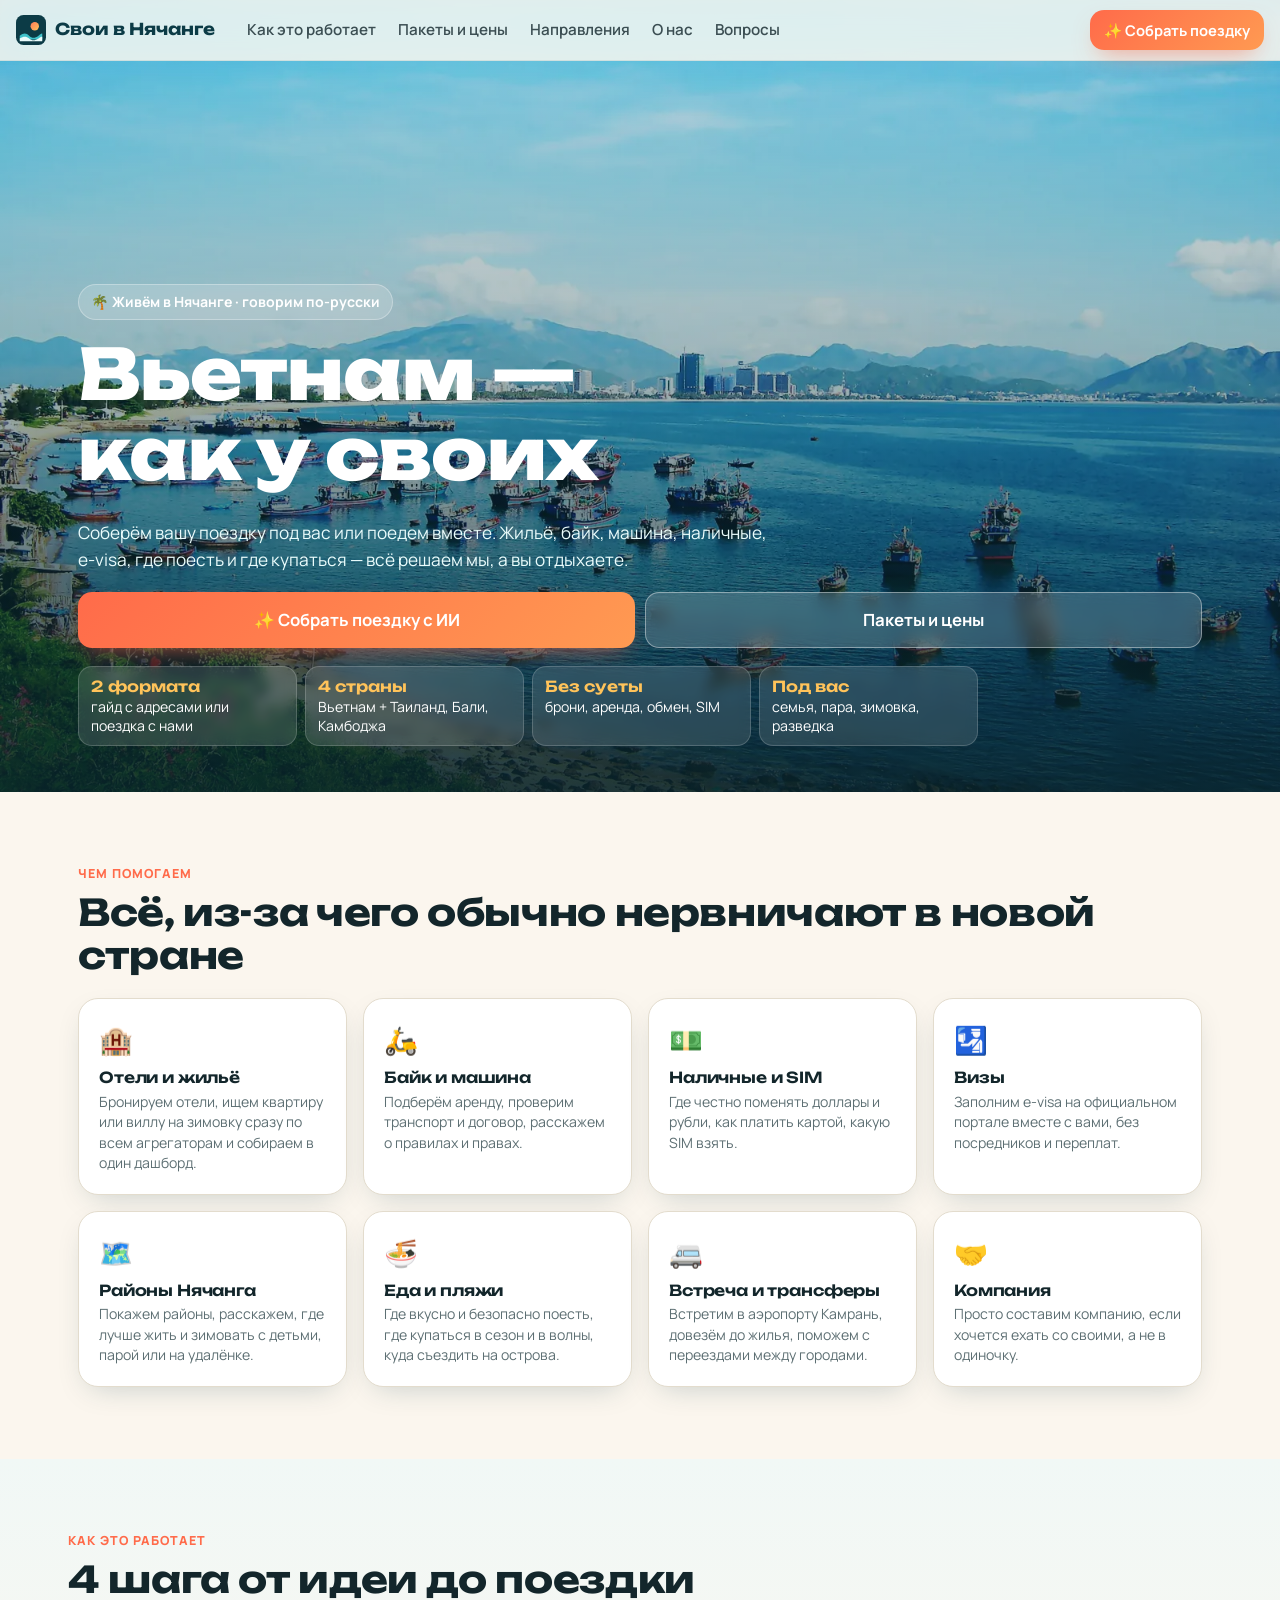
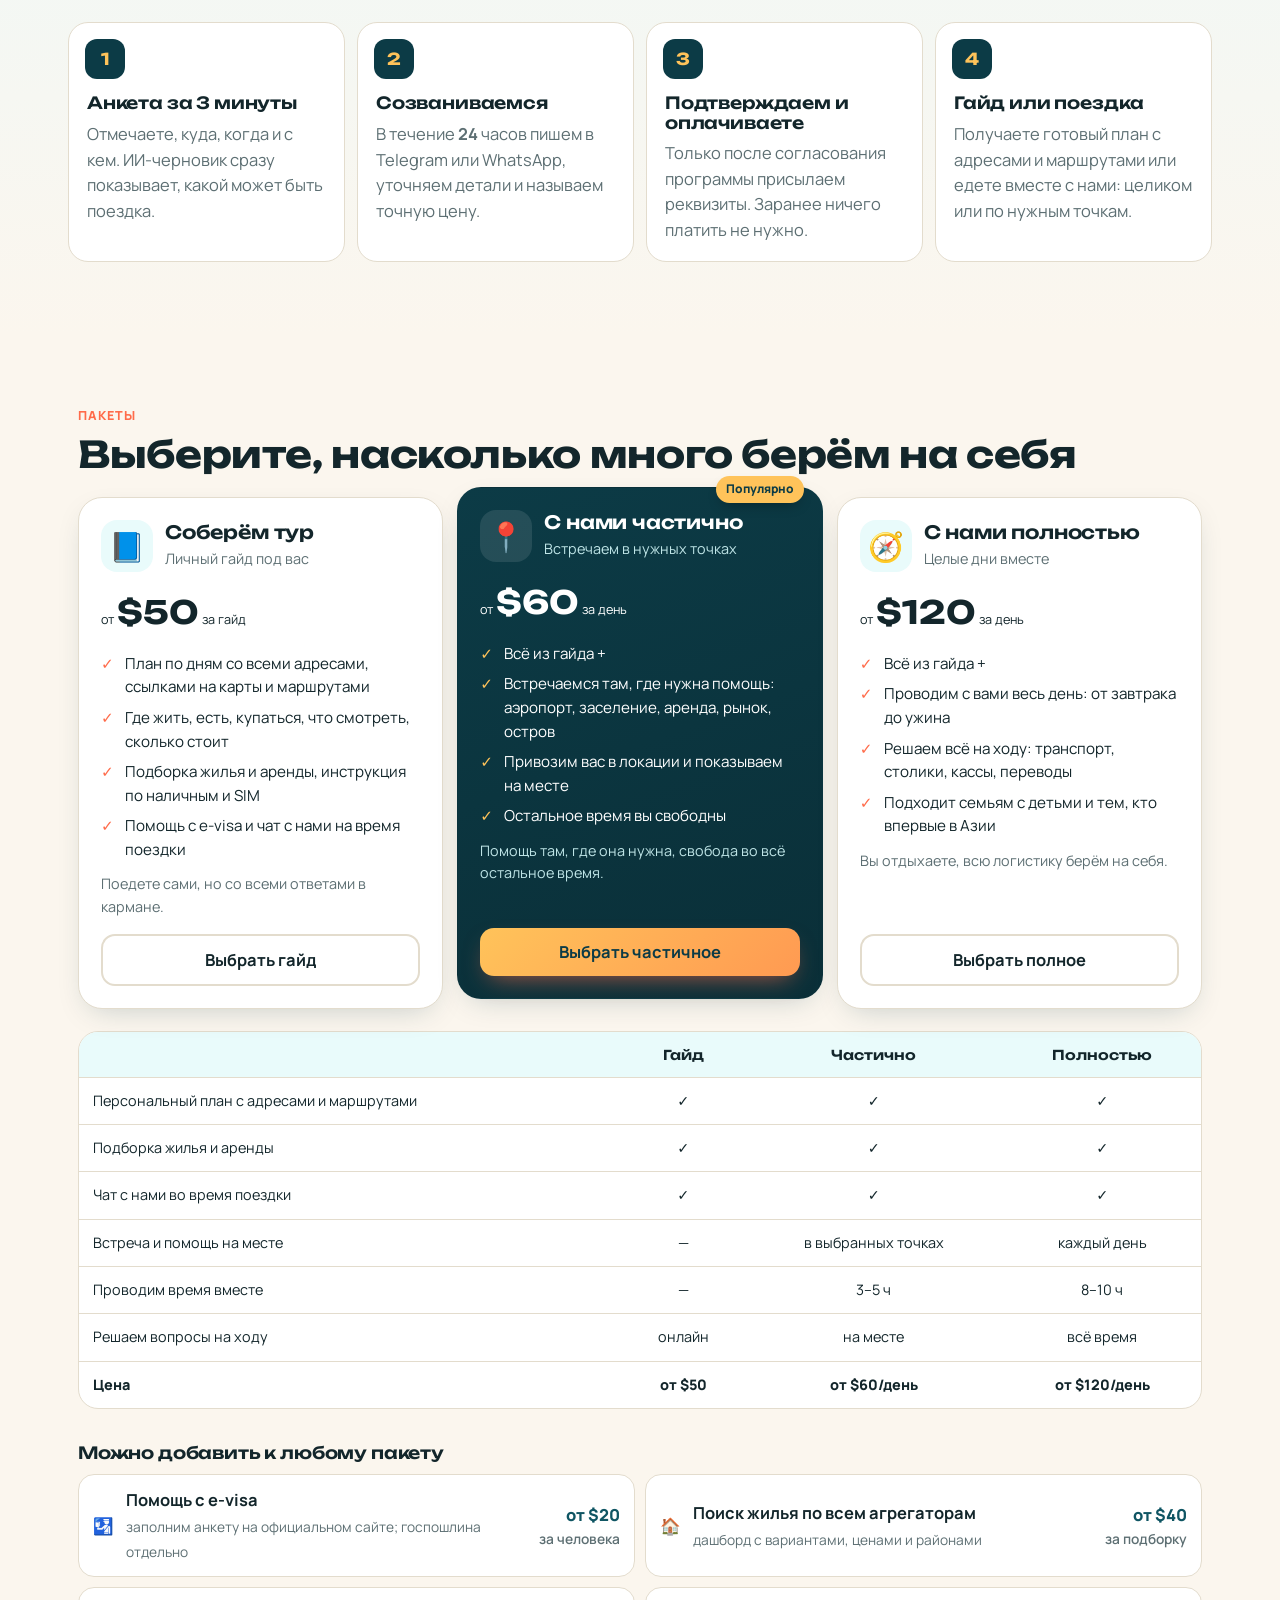
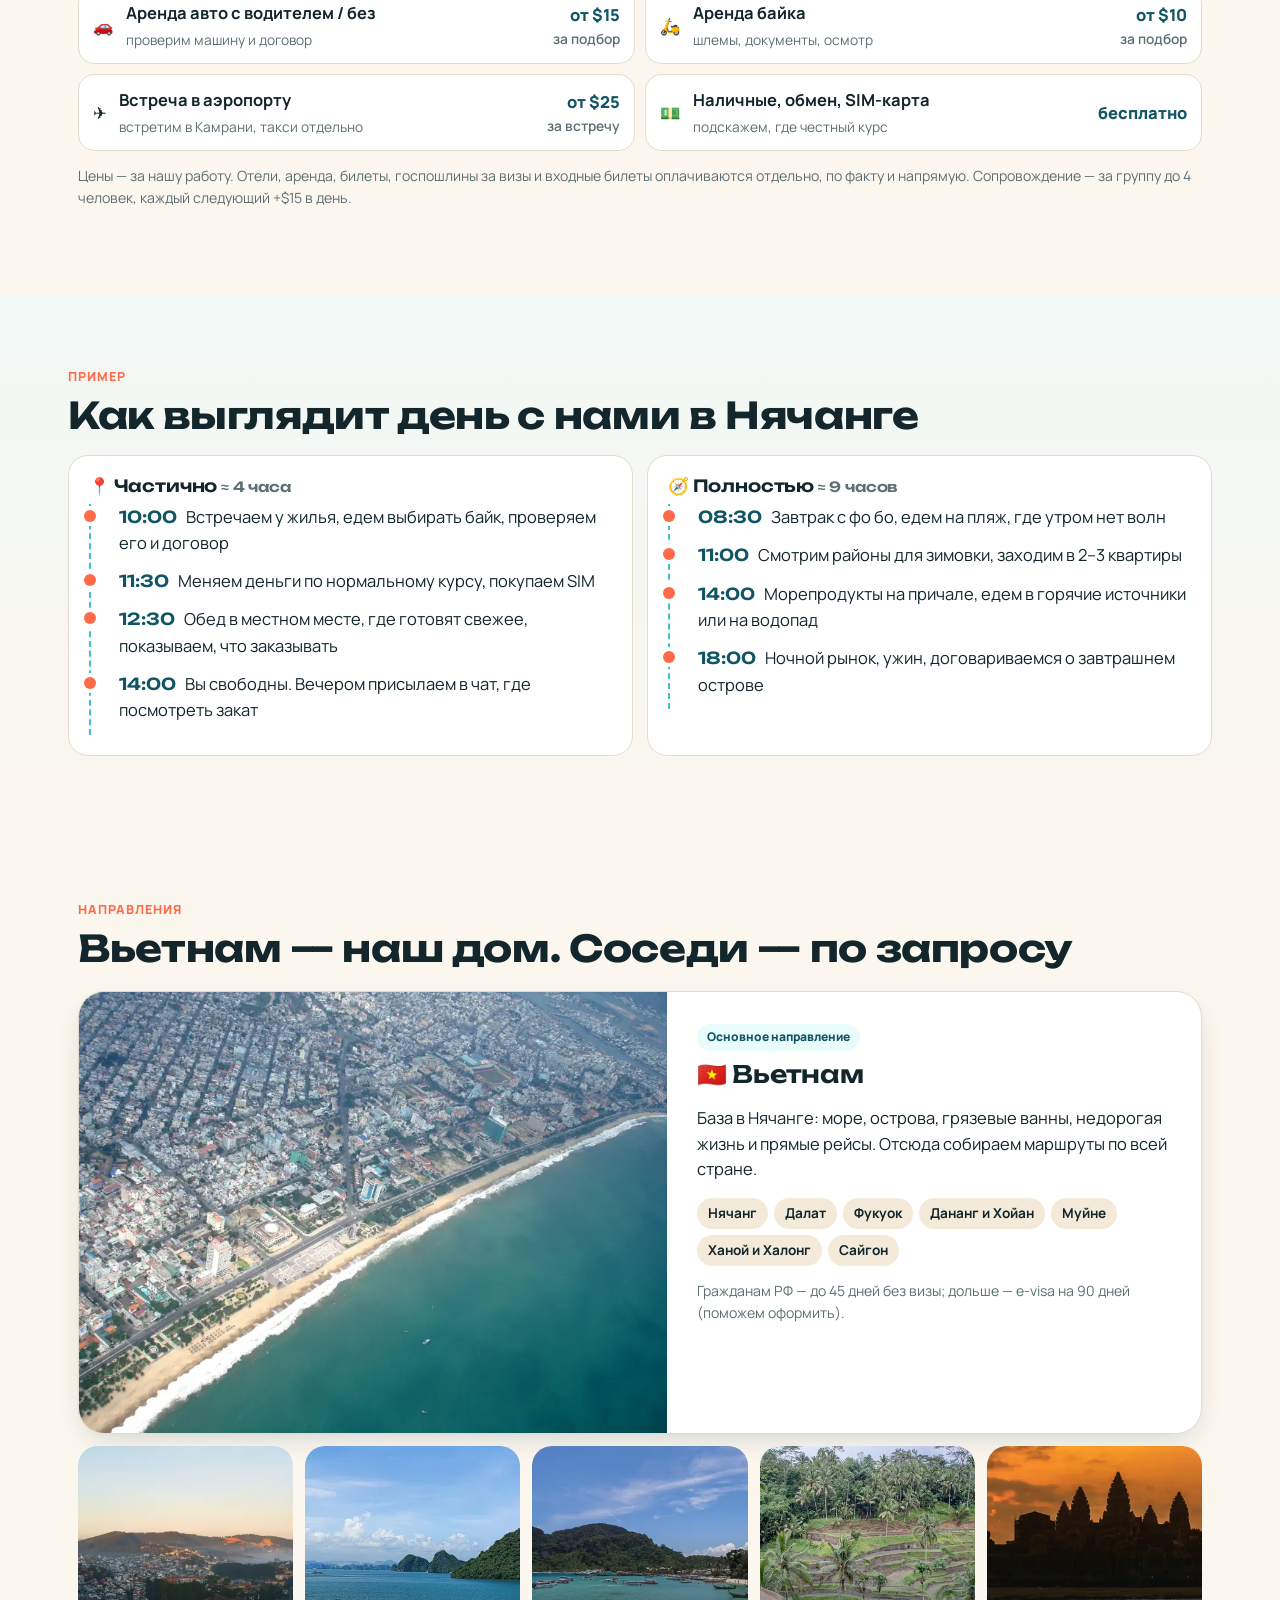
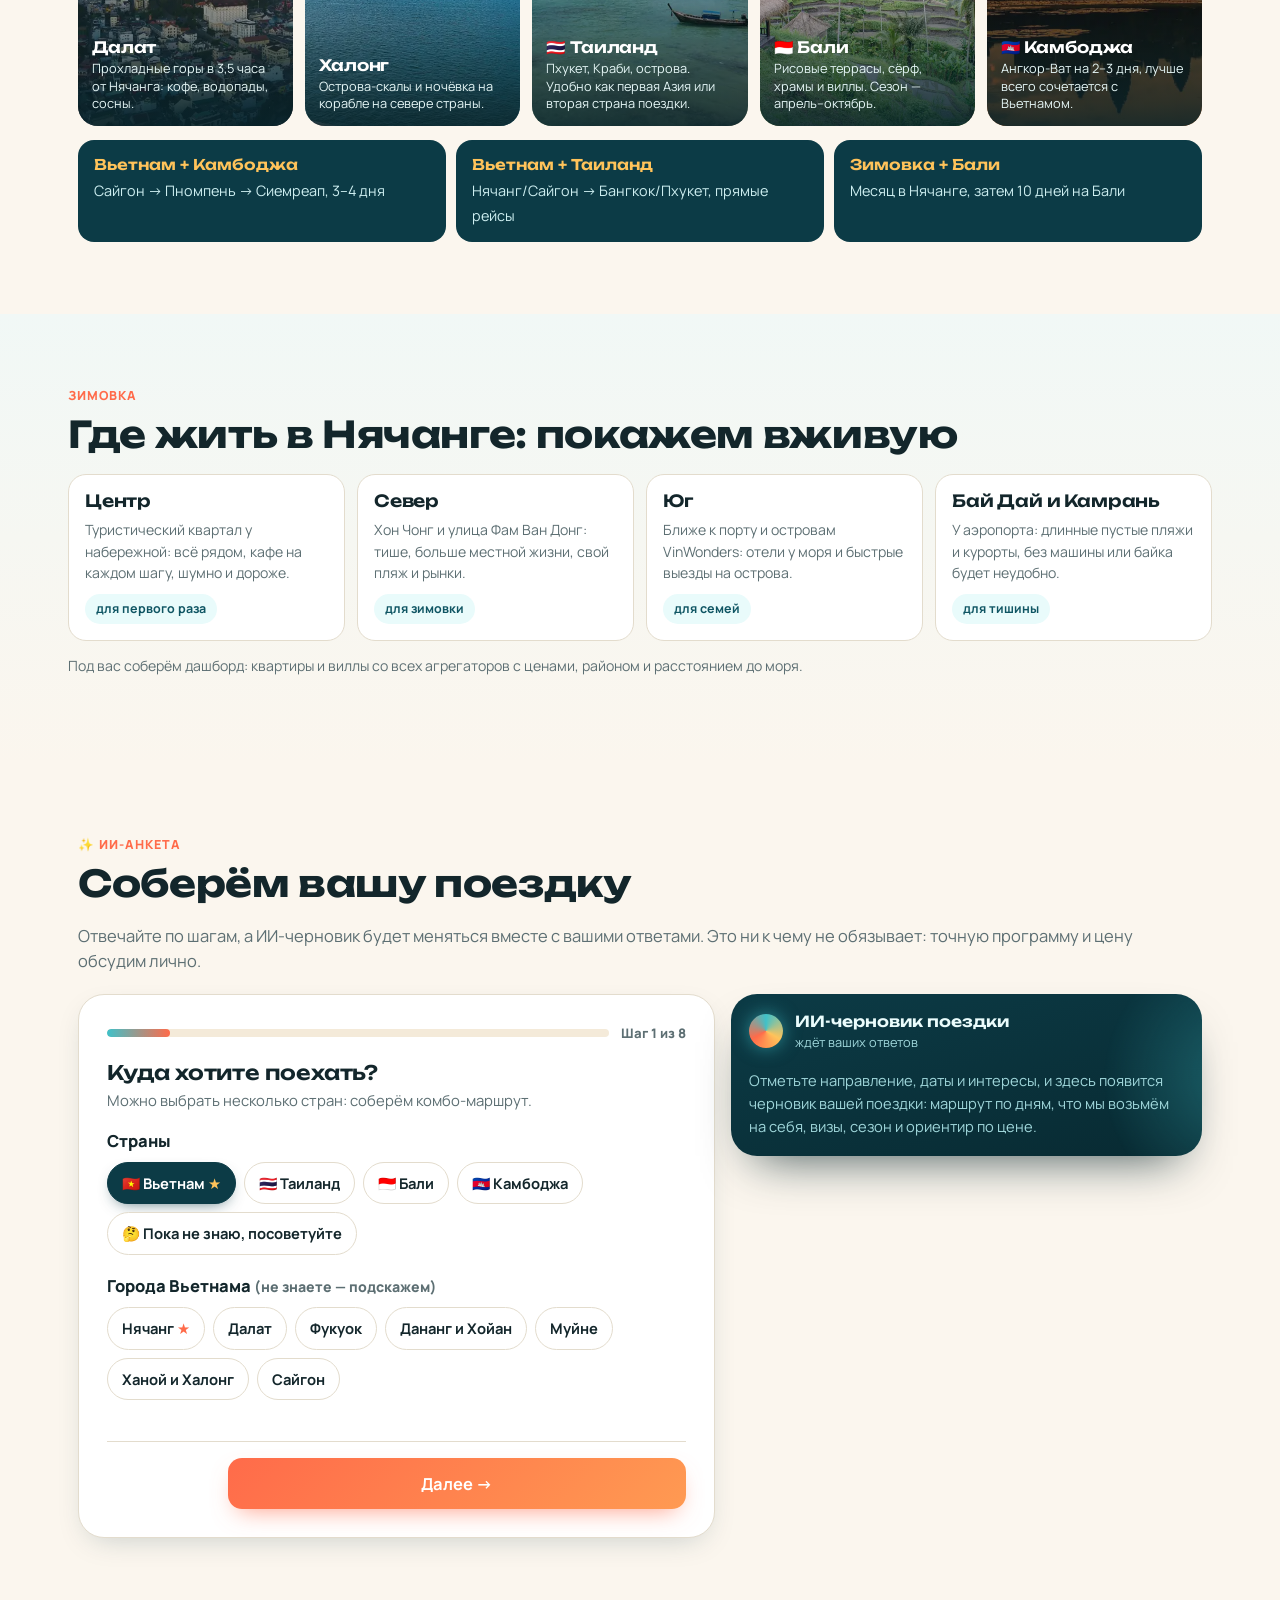
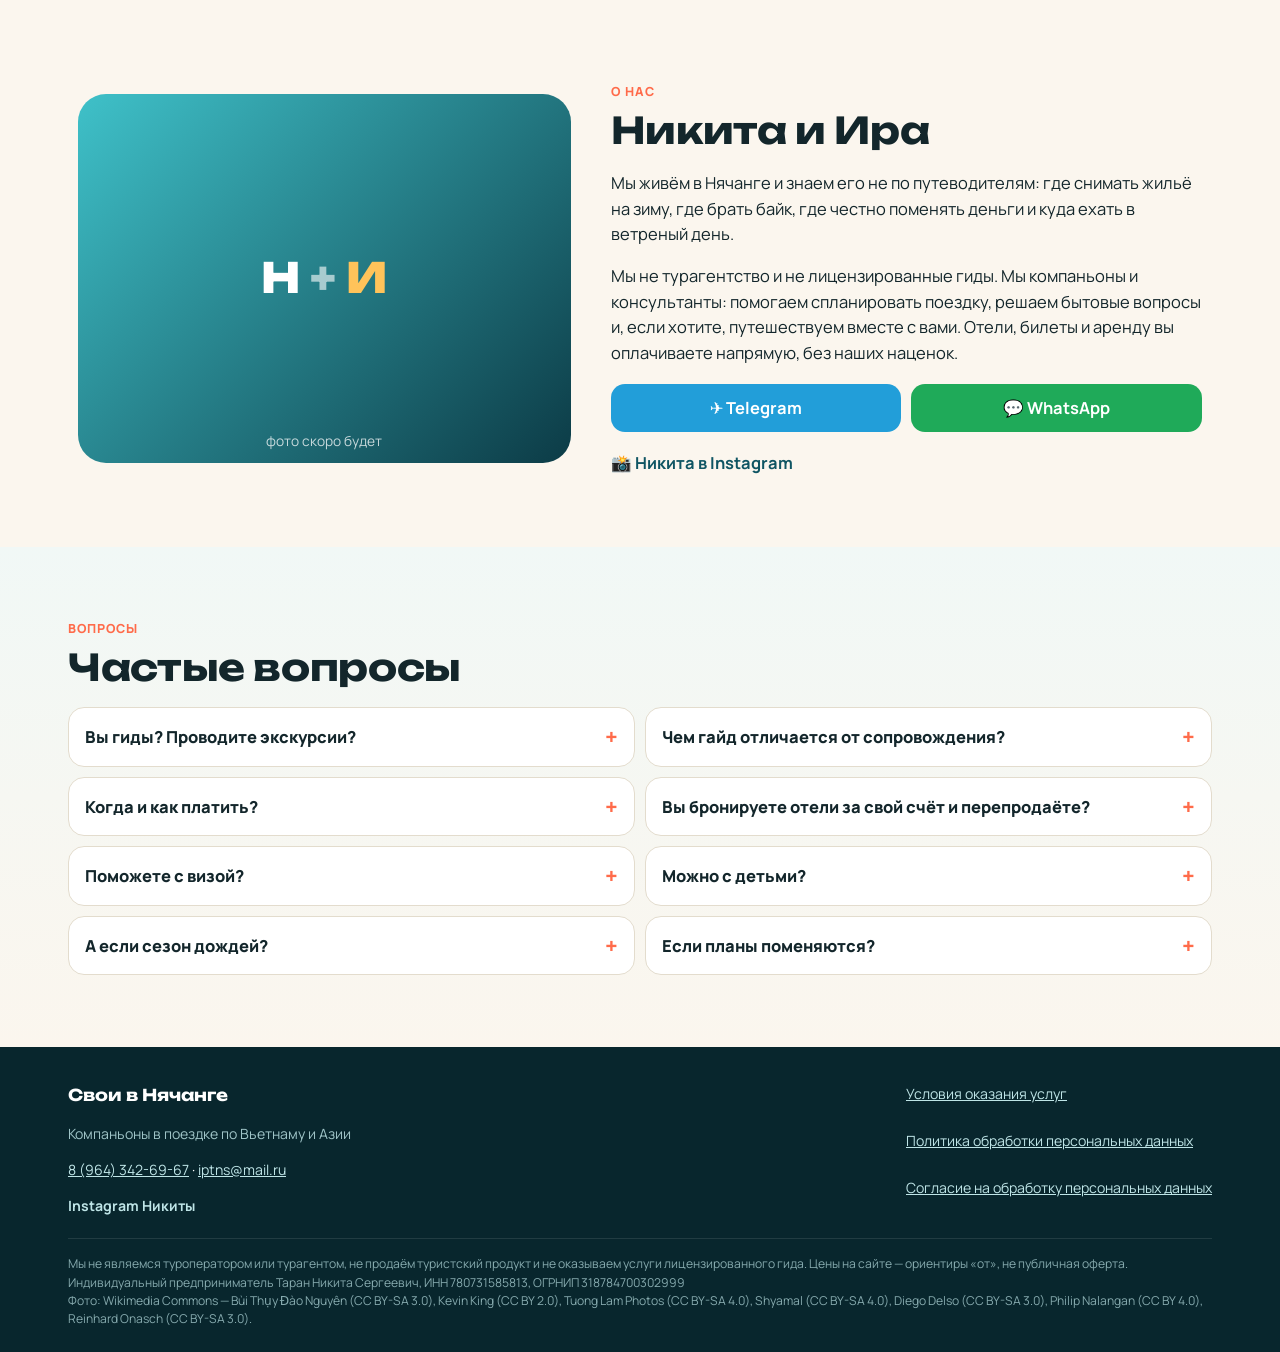
==== commit 3037f37d: "publish v=202611230443" ====
--- a/index.html
+++ b/index.html
@@ -13,7 +13,7 @@
 <meta name="theme-color" content="#0c3b46">
 <link rel="preload" href="fonts/Manrope.woff2" as="font" type="font/woff2" crossorigin>
 <link rel="preload" href="fonts/Unbounded.woff2" as="font" type="font/woff2" crossorigin>
-<link rel="stylesheet" href="styles.css?v=202611230442">
+<link rel="stylesheet" href="styles.css?v=202611230443">
 </head>
 <body>
 <header class="topbar" id="topbar">
@@ -240,8 +240,8 @@
   <div class="about">
     <div class="about-photo" aria-hidden="true">
       <!-- Замените на фото: <img src="images/us.webp" alt="Никита и Ира"> -->
-      <div class="ph-us"><span>Н</span><span>+</span><span>♥</span></div>
-      <small>здесь будет ваше фото</small>
+      <div class="ph-us"><span>Н</span><span>+</span><span>И</span></div>
+      <small>фото скоро будет</small>
     </div>
     <div>
       <p class="kicker">О нас</p>
@@ -298,7 +298,7 @@
   <a class="btn primary grow" href="#plan">✨ Собрать поездку</a>
 </div>
 
-<script src="config.js?v=202611230442"></script>
-<script src="app.js?v=202611230442"></script>
+<script src="config.js?v=202611230443"></script>
+<script src="app.js?v=202611230443"></script>
 </body>
 </html>
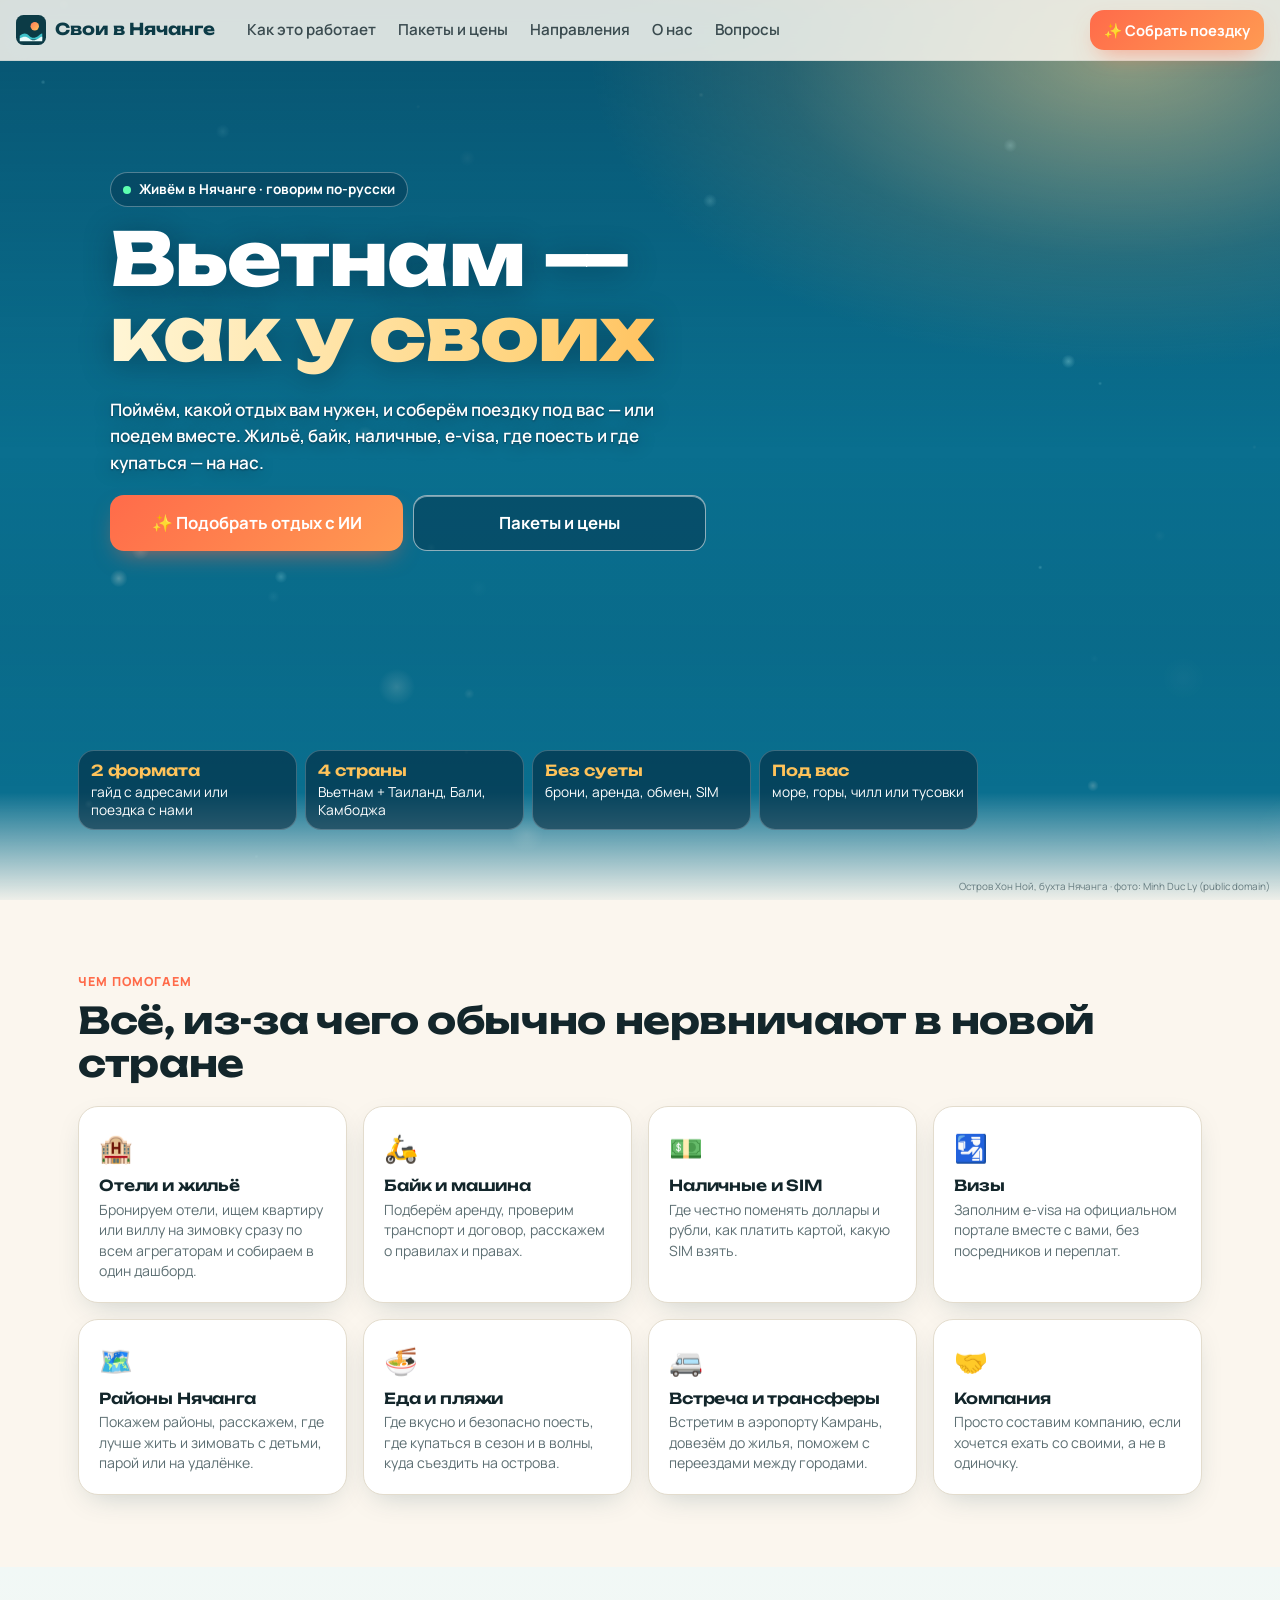
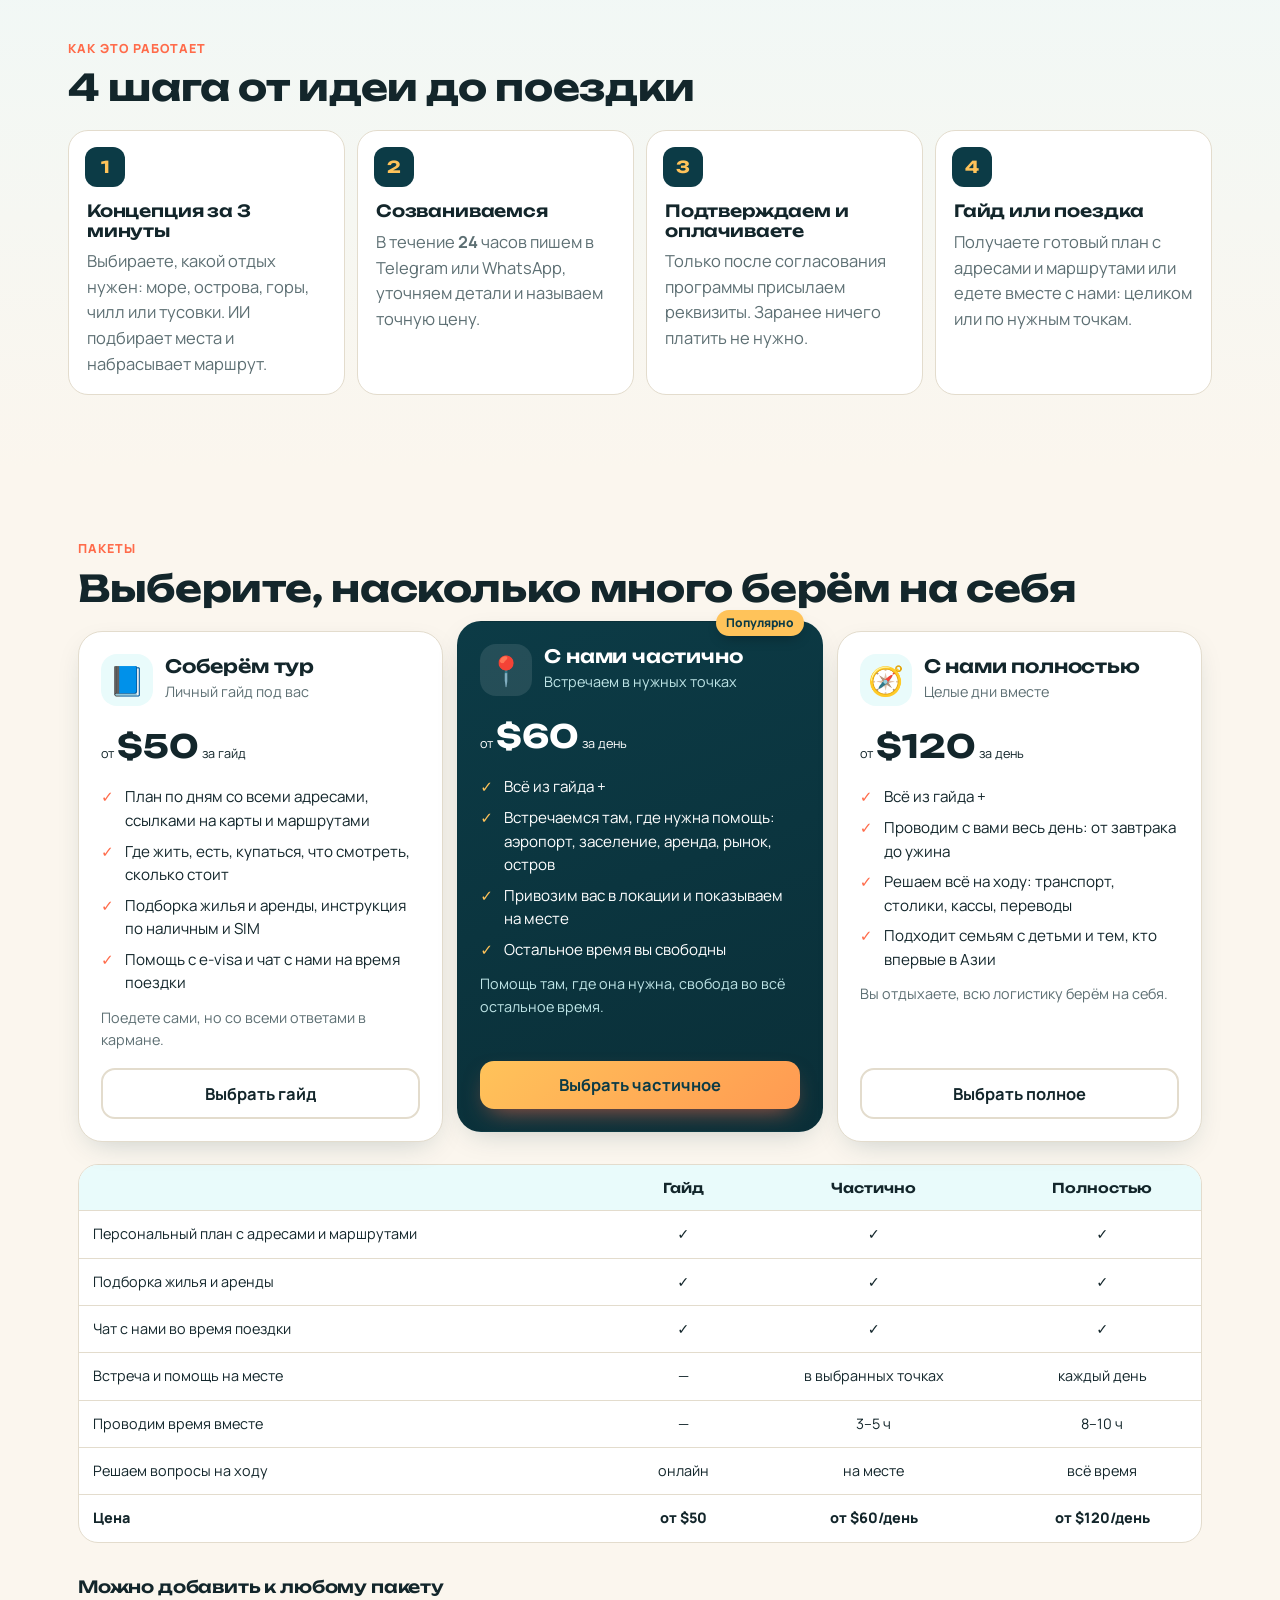
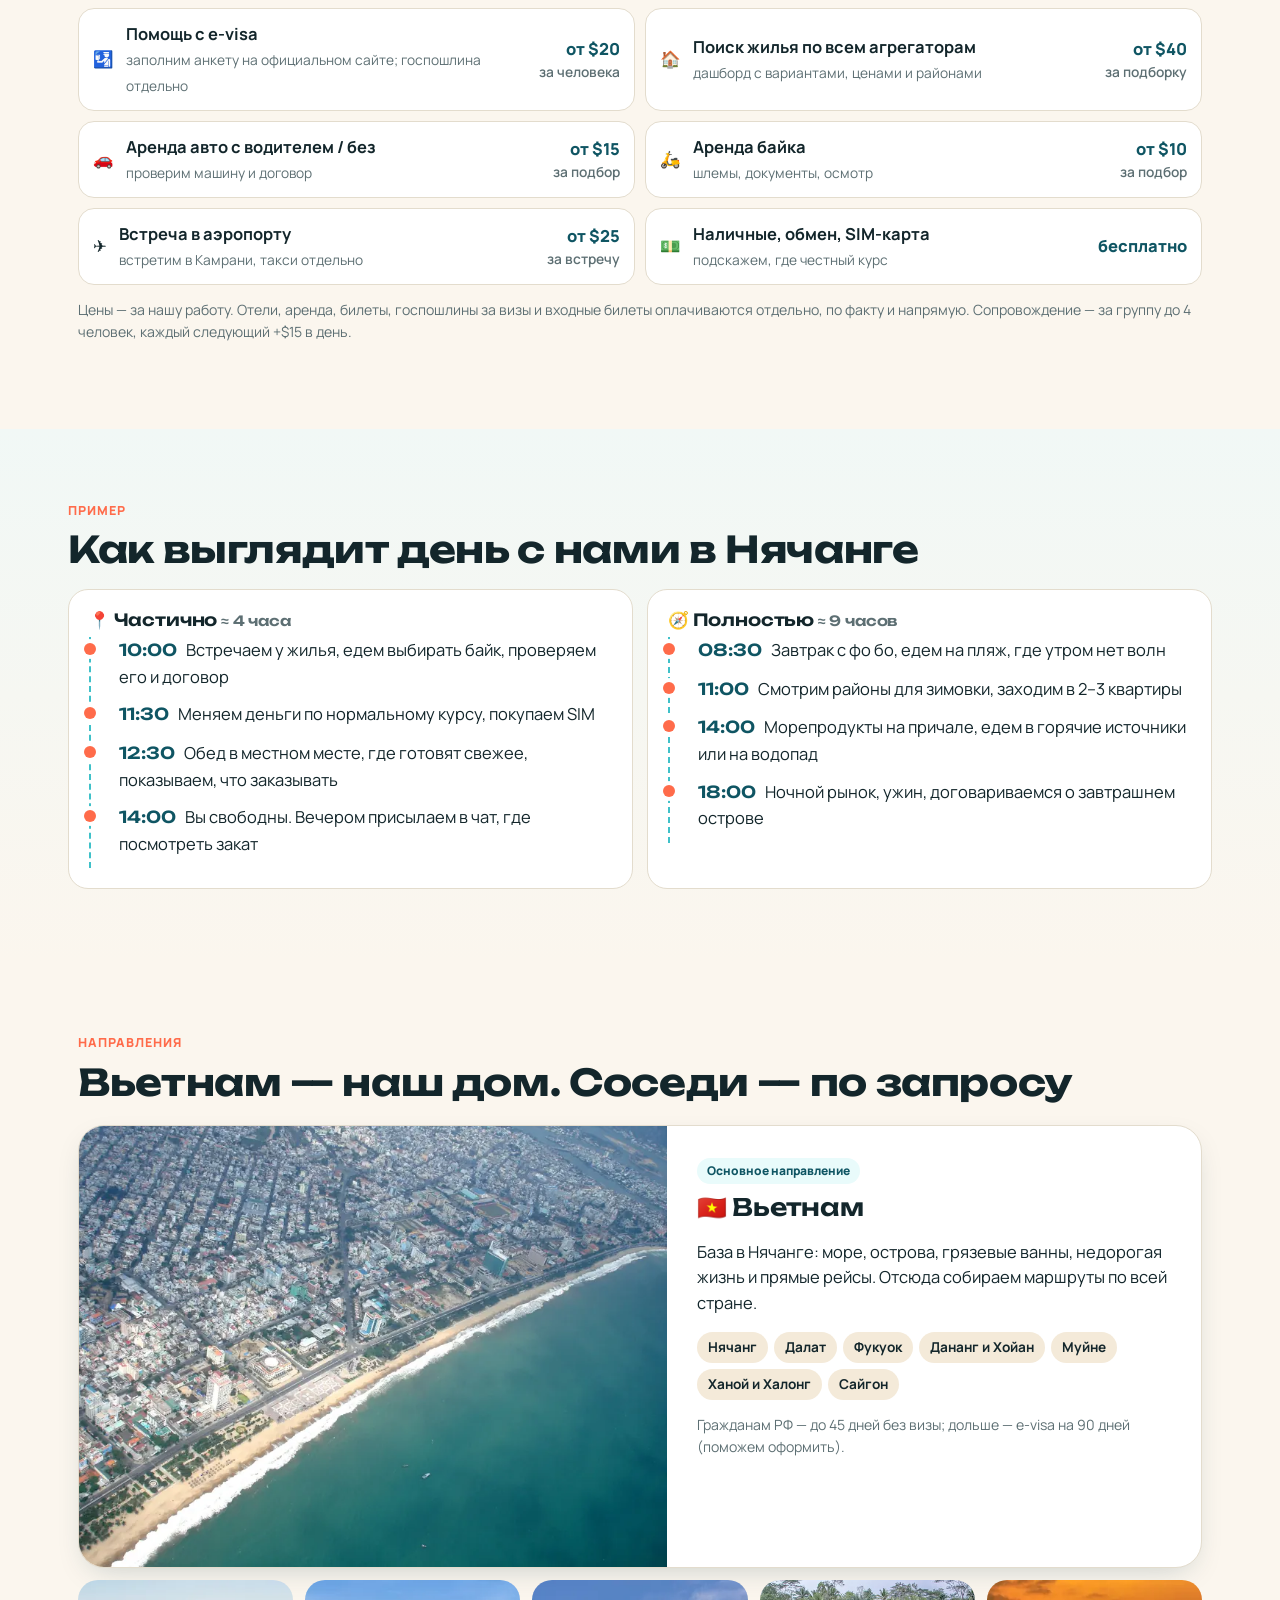
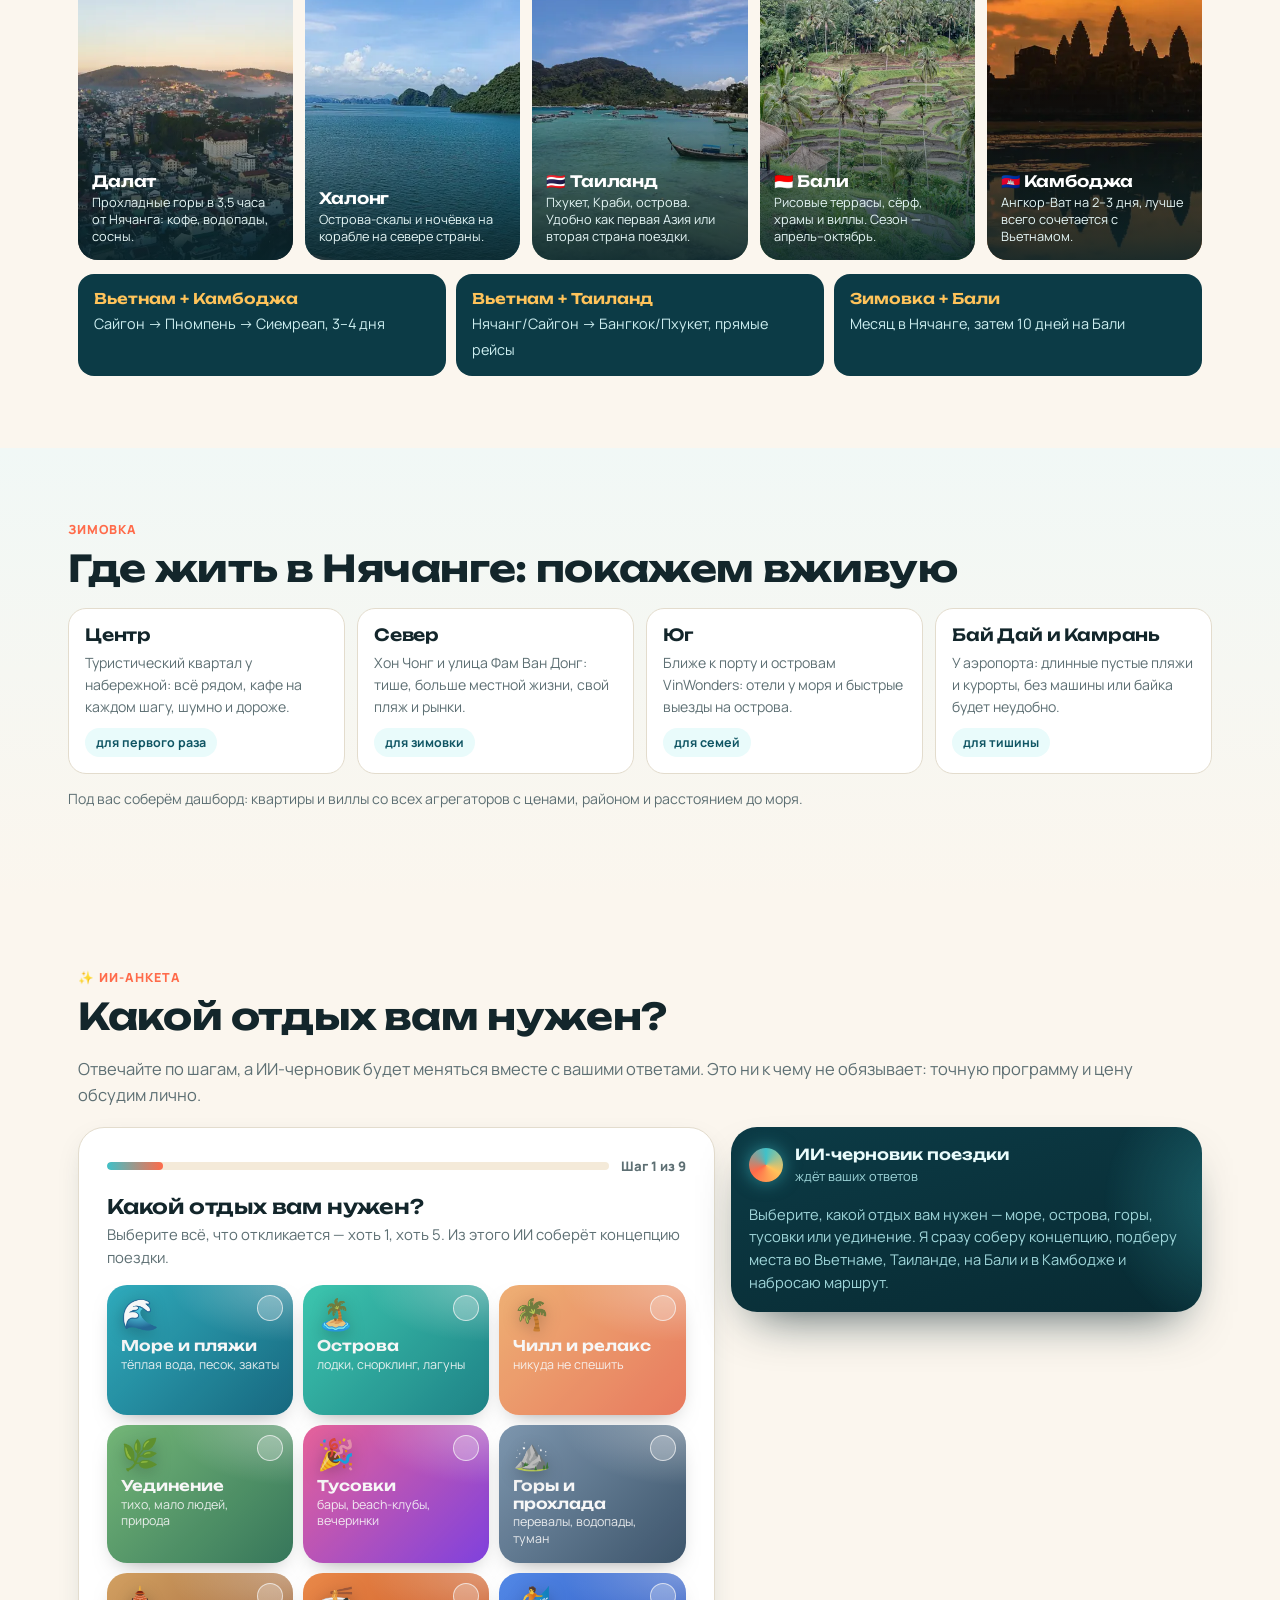
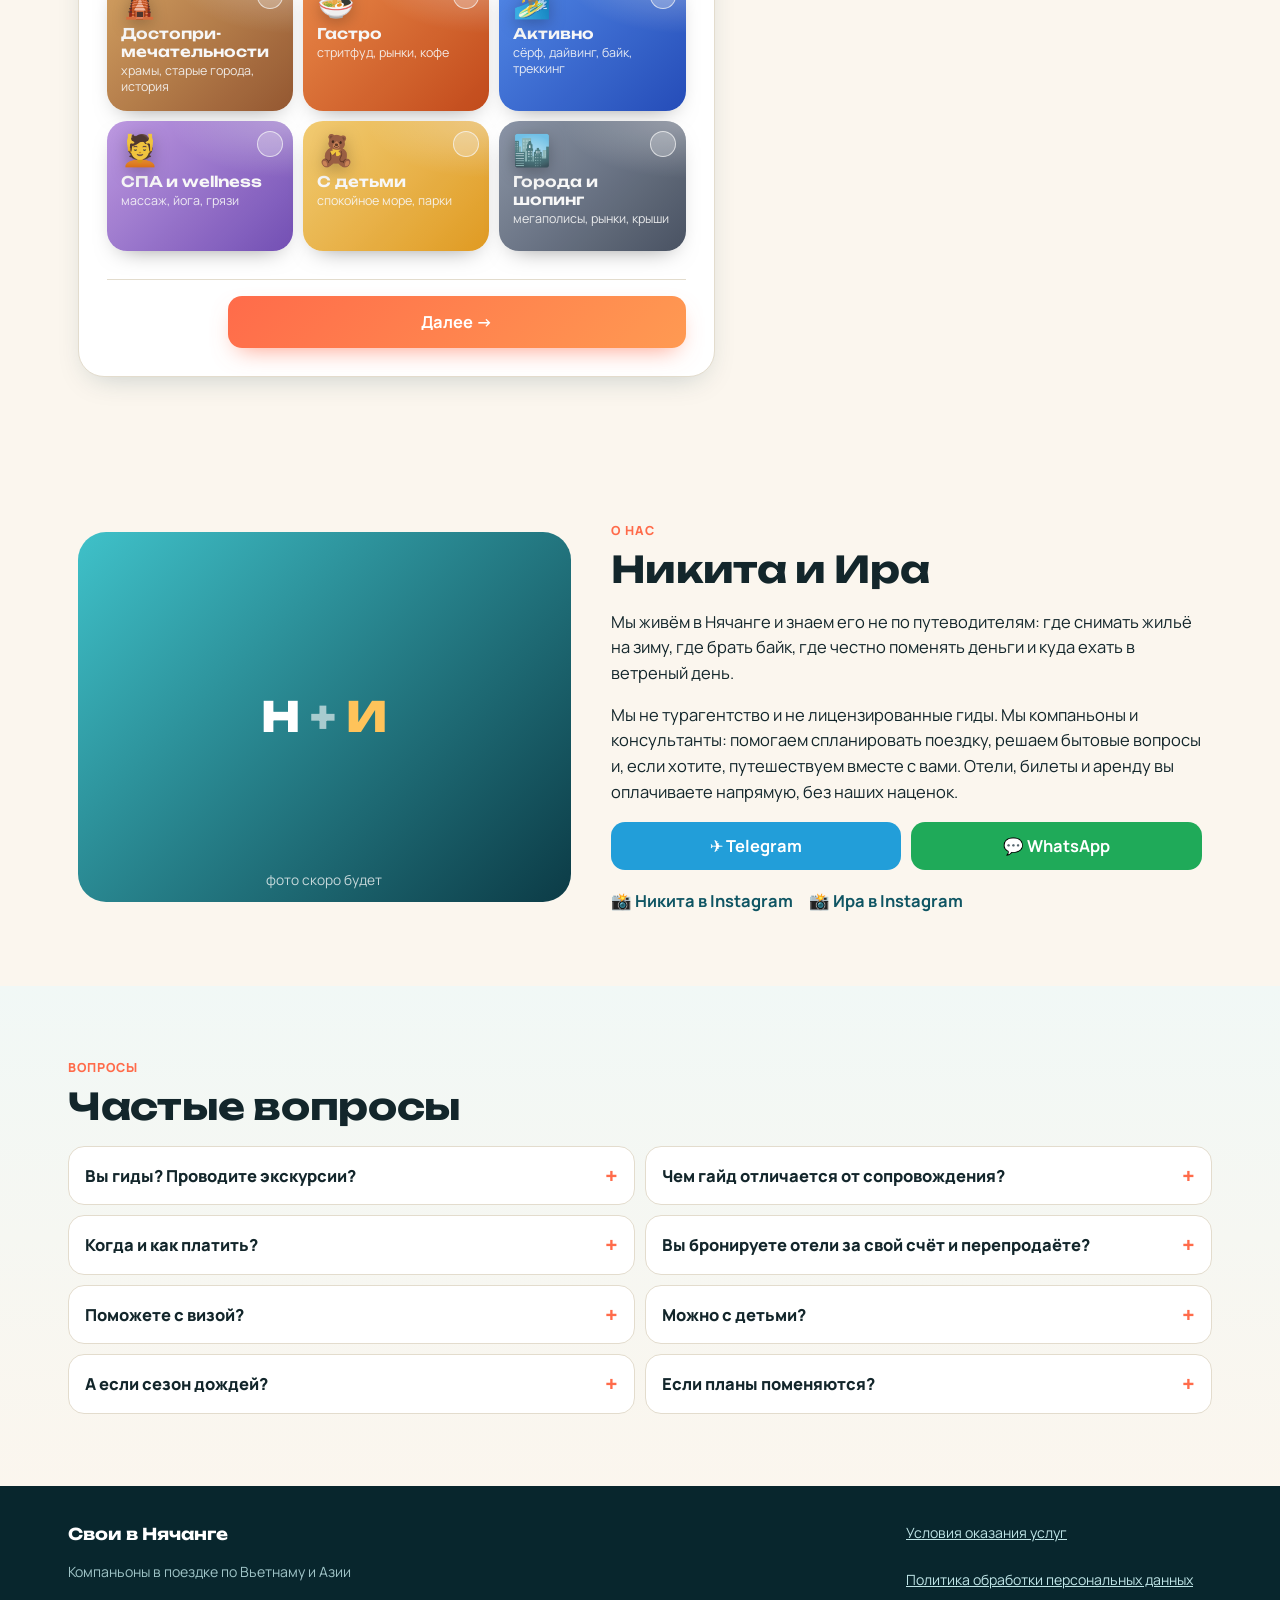
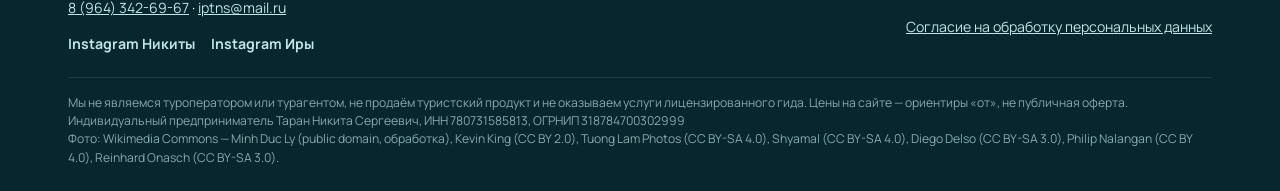
==== commit 80446e49: "publish v=202611240420" ====
--- a/index.html
+++ b/index.html
@@ -7,13 +7,15 @@
 <meta name="description" content="Мы живём в Нячанге и помогаем с поездкой по Вьетнаму, Таиланду, Бали и Камбодже: персональный план с адресами или поездка вместе с нами. Жильё, байк, машина, наличные, e-visa.">
 <meta property="og:title" content="Вьетнам — как у своих. Поездка вместе с нами из Нячанга">
 <meta property="og:description" content="Персональный план поездки или сопровождение: жильё, аренда, наличные, визы, где поесть и купаться.">
-<meta property="og:image" content="images/nhatrang-bay.jpg">
+<meta property="og:image" content="https://xyrma92-byte.github.io/tours-site/images/og-hero.jpg">
 <meta property="og:type" content="website">
 <link rel="icon" href="favicon.svg" type="image/svg+xml">
 <meta name="theme-color" content="#0c3b46">
 <link rel="preload" href="fonts/Manrope.woff2" as="font" type="font/woff2" crossorigin>
 <link rel="preload" href="fonts/Unbounded.woff2" as="font" type="font/woff2" crossorigin>
-<link rel="stylesheet" href="styles.css?v=202611230443">
+<link rel="preload" as="image" type="image/avif" imagesrcset="images/hero-m-800.avif 800w, images/hero-m-1200.avif 1200w" imagesizes="100vw" media="(max-width: 700px)">
+<link rel="preload" as="image" type="image/avif" imagesrcset="images/hero-960.avif 960w, images/hero-1600.avif 1600w, images/hero-2400.avif 2400w, images/hero-3200.avif 3200w" imagesizes="100vw" media="(min-width: 701px)">
+<link rel="stylesheet" href="styles.css?v=202611240420">
 </head>
 <body>
 <header class="topbar" id="topbar">
@@ -26,26 +28,37 @@
 
 <main id="top">
 <!-- ============ HERO ============ -->
-<section class="hero">
-  <picture class="hero-bg">
-    <source srcset="images/nhatrang-bay-800.webp 800w, images/nhatrang-bay.webp 1600w" sizes="100vw" type="image/webp">
-    <img src="images/nhatrang-bay.jpg" alt="Бухта Нячанга: лодки, горы и город" fetchpriority="high">
-  </picture>
+<section class="hero" id="hero">
+  <div class="hero-media" id="heroMedia">
+    <picture class="hero-bg">
+      <source media="(max-width: 700px)" type="image/avif" srcset="images/hero-m-800.avif 800w, images/hero-m-1200.avif 1200w" sizes="100vw">
+      <source media="(max-width: 700px)" type="image/webp" srcset="images/hero-m-800.webp 800w, images/hero-m-1200.webp 1200w" sizes="100vw">
+      <source type="image/avif" srcset="images/hero-960.avif 960w, images/hero-1600.avif 1600w, images/hero-2400.avif 2400w, images/hero-3200.avif 3200w" sizes="100vw">
+      <source type="image/webp" srcset="images/hero-960.webp 960w, images/hero-1600.webp 1600w, images/hero-2400.webp 2400w, images/hero-3200.webp 3200w" sizes="100vw">
+      <img src="images/hero-1600.jpg" alt="Бирюзовая лагуна и белый пляж острова Хон Ной в бухте Нячанга" width="1600" height="1067" fetchpriority="high" decoding="async">
+    </picture>
+    <div class="hero-shimmer" aria-hidden="true"></div>
+  </div>
+  <div class="hero-glow" aria-hidden="true"></div>
+  <canvas class="hero-bokeh" id="heroBokeh" aria-hidden="true"></canvas>
   <div class="hero-in">
-    <p class="eyebrow">🌴 Живём в Нячанге · говорим по-русски</p>
-    <h1>Вьетнам — как&nbsp;у&nbsp;своих</h1>
-    <p class="lead">Соберём вашу поездку под вас или поедем вместе. Жильё, байк, машина, наличные, e-visa, где поесть и где купаться — всё решаем мы, а вы отдыхаете.</p>
-    <div class="cta-row">
-      <a class="btn primary big" href="#plan">✨ Собрать поездку с ИИ</a>
-      <a class="btn glass big" href="#packages">Пакеты и цены</a>
+    <div class="hero-card">
+      <p class="eyebrow"><span class="dot"></span> Живём в Нячанге · говорим по-русски</p>
+      <h1>Вьетнам —<br><span class="h1-grad">как у своих</span></h1>
+      <p class="lead">Поймём, какой отдых вам нужен, и соберём поездку под вас — или поедем вместе. Жильё, байк, наличные, e-visa, где поесть и где купаться — на нас.</p>
+      <div class="cta-row">
+        <a class="btn primary big shine" href="#plan">✨ Подобрать отдых с ИИ</a>
+        <a class="btn glass big" href="#packages">Пакеты и цены</a>
+      </div>
     </div>
     <ul class="hero-points">
       <li><b>2 формата</b>гайд с адресами или поездка с нами</li>
       <li><b>4 страны</b>Вьетнам + Таиланд, Бали, Камбоджа</li>
       <li><b>Без суеты</b>брони, аренда, обмен, SIM</li>
-      <li><b>Под вас</b>семья, пара, зимовка, разведка</li>
+      <li><b>Под вас</b>море, горы, чилл или тусовки</li>
     </ul>
   </div>
+  <p class="hero-credit">Остров Хон Ной, бухта Нячанга · фото: Minh Duc Ly (public domain)</p>
 </section>
 
 <!-- ============ ЧТО РЕШАЕМ ============ -->
@@ -69,7 +82,7 @@
   <p class="kicker">Как это работает</p>
   <h2>4 шага от идеи до поездки</h2>
   <ol class="steps">
-    <li><span>1</span><h3>Анкета за 3 минуты</h3><p>Отмечаете, куда, когда и с кем. ИИ-черновик сразу показывает, какой может быть поездка.</p></li>
+    <li><span>1</span><h3>Концепция за 3 минуты</h3><p>Выбираете, какой отдых нужен: море, острова, горы, чилл или тусовки. ИИ подбирает места и набрасывает маршрут.</p></li>
     <li><span>2</span><h3>Созваниваемся</h3><p>В течение <b data-hours>24</b> часов пишем в Telegram или WhatsApp, уточняем детали и называем точную цену.</p></li>
     <li><span>3</span><h3>Подтверждаем и оплачиваете</h3><p>Только после согласования программы присылаем реквизиты. Заранее ничего платить не нужно.</p></li>
     <li><span>4</span><h3>Гайд или поездка</h3><p>Получаете готовый план с адресами и маршрутами или едете вместе с нами: целиком или по нужным точкам.</p></li>
@@ -212,11 +225,11 @@
 <!-- ============ АНКЕТА ============ -->
 <section class="section plan" id="plan">
   <p class="kicker">✨ ИИ-анкета</p>
-  <h2>Соберём вашу поездку</h2>
+  <h2>Какой отдых вам нужен?</h2>
   <p class="muted">Отвечайте по шагам, а ИИ-черновик будет меняться вместе с вашими ответами. Это ни к чему не обязывает: точную программу и цену обсудим лично.</p>
   <div class="wizard" id="wizard">
     <form class="wz-form" id="wzForm" novalidate autocomplete="on">
-      <div class="wz-progress"><div class="wz-bar"><i id="wzBar"></i></div><span id="wzStepLbl">Шаг 1 из 8</span></div>
+      <div class="wz-progress"><div class="wz-bar"><i id="wzBar"></i></div><span id="wzStepLbl">Шаг 1 из 9</span></div>
       <div id="wzSteps"></div>
       <div class="wz-nav">
         <button type="button" class="btn ghost" id="wzBack">← Назад</button>
@@ -289,7 +302,7 @@
     </nav>
   </div>
   <p class="credits small">Мы не являемся туроператором или турагентом, не продаём туристский продукт и не оказываем услуги лицензированного гида. Цены на сайте — ориентиры «от», не публичная оферта. <span data-operator></span><br>
-  Фото: Wikimedia Commons — Bùi Thụy Đào Nguyên (CC BY-SA 3.0), Kevin King (CC BY 2.0), Tuong Lam Photos (CC BY-SA 4.0), Shyamal (CC BY-SA 4.0), Diego Delso (CC BY-SA 3.0), Philip Nalangan (CC BY 4.0), Reinhard Onasch (CC BY-SA 3.0).</p>
+  Фото: Wikimedia Commons — Minh Duc Ly (public domain, обработка), Kevin King (CC BY 2.0), Tuong Lam Photos (CC BY-SA 4.0), Shyamal (CC BY-SA 4.0), Diego Delso (CC BY-SA 3.0), Philip Nalangan (CC BY 4.0), Reinhard Onasch (CC BY-SA 3.0).</p>
 </footer>
 
 <div class="mbar" id="mbar">
@@ -298,7 +311,7 @@
   <a class="btn primary grow" href="#plan">✨ Собрать поездку</a>
 </div>
 
-<script src="config.js?v=202611230443"></script>
-<script src="app.js?v=202611230443"></script>
+<script src="config.js?v=202611240420"></script>
+<script src="app.js?v=202611240420"></script>
 </body>
 </html>
--- a/styles.css
+++ b/styles.css
@@ -31,7 +31,7 @@
 .btn.big{min-height:56px;padding:14px 22px;font-size:1.05rem}
 .btn.primary{background:linear-gradient(135deg,var(--coral),var(--coral2));color:#fff;box-shadow:0 10px 24px -10px rgba(255,107,74,.7)}
 .btn.ghost{background:transparent;border:2px solid var(--line);color:var(--ink)}
-.btn.glass{background:rgba(255,255,255,.16);color:#fff;border:1px solid rgba(255,255,255,.4);backdrop-filter:blur(8px)}
+.btn.glass{background:rgba(4,38,60,.42);color:#fff;border:1px solid rgba(255,255,255,.55);backdrop-filter:blur(6px) saturate(1.3);-webkit-backdrop-filter:blur(6px) saturate(1.3);box-shadow:inset 0 1px 0 rgba(255,255,255,.45)}
 .btn.wa{background:var(--wa);color:#fff}.btn.tg{background:var(--tg);color:#fff}
 .btn:disabled{opacity:.45;cursor:not-allowed;transform:none}
 .btn:focus-visible,.chip:focus-visible,.opt:focus-visible{outline:3px solid var(--sun);outline-offset:2px}
@@ -39,16 +39,42 @@
 .cta-row .btn{flex:1 1 200px}
 
 /* ---- hero ---- */
-.hero{position:relative;min-height:88svh;display:flex;align-items:flex-end;color:#fff;overflow:hidden;margin-top:-61px;padding-top:61px}
-.hero-bg,.hero-bg img{position:absolute;inset:0;width:100%;height:100%;object-fit:cover}
-.hero::after{content:"";position:absolute;inset:0;background:linear-gradient(180deg,rgba(12,59,70,.15) 0%,rgba(12,59,70,.35) 45%,rgba(8,36,43,.9) 100%)}
-.hero-in{position:relative;z-index:1;padding:28px 18px 26px;max-width:1180px;margin:0 auto;width:100%}
-.eyebrow{display:inline-block;background:rgba(255,255,255,.16);border:1px solid rgba(255,255,255,.3);border-radius:999px;padding:6px 12px;font-weight:700;font-size:.88rem;backdrop-filter:blur(6px);margin:0 0 14px}
-.hero h1{font-size:clamp(2.1rem,8.5vw,4.4rem);font-weight:800;max-width:12ch;margin-bottom:.35em}
-.lead{font-size:1.08rem;max-width:40em;color:#eafcfc;margin:0}
-.hero-points{list-style:none;padding:0;margin:6px 0 0;display:grid;grid-template-columns:1fr 1fr;gap:8px}
-.hero-points li{background:rgba(255,255,255,.12);border:1px solid rgba(255,255,255,.18);border-radius:14px;padding:10px 12px;font-size:.88rem;backdrop-filter:blur(6px);line-height:1.3}
+.hero{position:relative;min-height:100svh;display:flex;color:#fff;overflow:hidden;margin-top:-61px;padding-top:61px;isolation:isolate;background:#0a6f8f}
+.hero-media{position:absolute;inset:-4% 0 -4% 0;will-change:transform;z-index:-3}
+.hero-bg,.hero-bg img{position:absolute;inset:0;width:100%;height:100%;object-fit:cover;object-position:58% 50%}
+.hero-bg img{animation:kenburns 28s ease-in-out infinite alternate;transform-origin:60% 70%}
+@keyframes kenburns{from{transform:scale(1.02)}to{transform:scale(1.09) translate3d(-1%,-.5%,0)}}
+/* блики на воде: движущиеся световые пятна только в нижней части кадра */
+.hero-shimmer{position:absolute;inset:45% 0 0 0;mix-blend-mode:soft-light;opacity:.75;pointer-events:none;
+  background:radial-gradient(40% 18% at 30% 60%,rgba(255,255,255,.55),transparent 70%),radial-gradient(30% 14% at 70% 40%,rgba(180,255,250,.6),transparent 70%),radial-gradient(25% 12% at 55% 80%,rgba(255,240,200,.5),transparent 70%);
+  background-size:200% 200%;animation:shimmer 9s ease-in-out infinite alternate;-webkit-mask-image:linear-gradient(180deg,transparent,#000 30%);mask-image:linear-gradient(180deg,transparent,#000 30%)}
+@keyframes shimmer{0%{background-position:0% 0%,100% 0%,50% 100%}50%{background-position:60% 40%,30% 70%,0% 30%}100%{background-position:100% 100%,0% 100%,80% 0%}}
+/* солнечное свечение + цветокоррекция поверх фото */
+.hero-glow{position:absolute;inset:0;z-index:-2;pointer-events:none;
+  background:radial-gradient(60% 50% at 88% 6%,rgba(255,214,140,.55),rgba(255,180,90,.12) 45%,transparent 70%),
+             linear-gradient(180deg,rgba(4,38,60,.38) 0%,rgba(4,38,60,.12) 32%,rgba(4,38,60,0) 50%,rgba(4,38,60,.05) 72%,rgba(251,246,238,.0) 88%,rgba(251,246,238,.95) 100%);
+  animation:glow 7s ease-in-out infinite alternate}
+@keyframes glow{to{filter:brightness(1.08) saturate(1.1)}}
+.hero-bokeh{position:absolute;inset:0;width:100%;height:100%;z-index:-1;pointer-events:none;mix-blend-mode:screen}
+.hero-in{position:relative;z-index:1;padding:5vh 18px 30px;max-width:1180px;margin:0 auto;width:100%;display:flex;flex-direction:column;justify-content:space-between;gap:28px}
+.hero-card{max-width:660px;animation:rise .9s cubic-bezier(.2,.8,.2,1) both}
+@keyframes rise{from{opacity:0;transform:translateY(24px)}to{opacity:1;transform:none}}
+.eyebrow{display:inline-flex;align-items:center;gap:8px;background:rgba(4,38,60,.35);border:1px solid rgba(255,255,255,.3);border-radius:999px;padding:6px 12px;font-weight:700;font-size:.85rem;margin:0 0 14px}
+.eyebrow .dot{width:8px;height:8px;border-radius:50%;background:#5dffb0;box-shadow:0 0 0 0 rgba(93,255,176,.7);animation:ping 2s infinite}
+@keyframes ping{70%{box-shadow:0 0 0 9px rgba(93,255,176,0)}100%{box-shadow:0 0 0 0 rgba(93,255,176,0)}}
+.hero h1{font-size:clamp(2.2rem,9vw,4.6rem);font-weight:800;line-height:1.02;margin-bottom:.35em;text-shadow:0 4px 30px rgba(3,30,48,.45)}
+.h1-grad{text-shadow:none;filter:drop-shadow(0 4px 16px rgba(3,30,48,.45));background:linear-gradient(90deg,#fff6d6 0%,#ffd27a 40%,#ffb347 60%,#fff6d6 100%);background-size:200% auto;-webkit-background-clip:text;background-clip:text;color:transparent;animation:sheen 6s linear infinite}
+@keyframes sheen{to{background-position:-200% center}}
+.lead{font-size:1.07rem;max-width:34em;color:#fff;margin:0;font-weight:600;text-shadow:0 1px 2px rgba(3,30,48,.55),0 2px 18px rgba(3,30,48,.45)}
+.btn.shine{position:relative;overflow:hidden}
+.btn.shine::after{content:"";position:absolute;top:0;left:-60%;width:40%;height:100%;background:linear-gradient(100deg,transparent,rgba(255,255,255,.55),transparent);transform:skewX(-20deg);animation:btnshine 3.8s ease-in-out infinite}
+@keyframes btnshine{0%,60%{left:-60%}100%{left:130%}}
+.hero-points{list-style:none;padding:0;margin:0;display:grid;grid-template-columns:1fr 1fr;gap:8px}
+.hero-points li{background:linear-gradient(135deg,rgba(255,255,255,.2),rgba(255,255,255,.05));border:1px solid rgba(255,255,255,.3);border-radius:16px;padding:10px 12px;font-size:.86rem;backdrop-filter:blur(10px);-webkit-backdrop-filter:blur(10px);line-height:1.3;color:#0c2a33;text-shadow:none}
+.hero-points li{color:#fff;background:rgba(4,38,60,.58);backdrop-filter:none;-webkit-backdrop-filter:none;border-color:rgba(255,255,255,.22)}
+@media (max-width:719px){.hero-points{display:none}.hero-in{padding-top:4vh}}
 .hero-points b{display:block;font-family:Unbounded,sans-serif;font-weight:600;color:var(--sun);font-size:.95rem;margin-bottom:2px}
+.hero-credit{position:absolute;right:10px;bottom:6px;margin:0;font-size:.62rem;color:rgba(12,42,51,.55);z-index:1}
 
 /* ---- sections ---- */
 .section{padding:52px 18px;max-width:1180px;margin:0 auto}
@@ -264,7 +290,8 @@
   .mbar{display:none}
   .btn.hdr-cta{display:inline-flex}
   .hero-points{grid-template-columns:repeat(4,1fr);max-width:900px}
-  .hero-in{padding:40px 28px 46px}
+  .hero-in{padding:9vh 28px 70px}
+  .hero-card{padding:30px 32px}
   .section{padding:72px 28px}
   .tiles{grid-template-columns:repeat(4,1fr);gap:16px}
   .tile{padding:20px}
@@ -303,3 +330,43 @@
 .bank h4{margin:0 0 4px;font-family:Unbounded;font-weight:600;font-size:1rem}
 .bank table{width:100%;border-collapse:collapse;font-size:.92rem;margin-top:8px}.bank td{padding:6px 4px;border-bottom:1px dashed var(--line);vertical-align:top}.bank td:first-child{color:var(--muted);width:42%}
 .bank td b{word-break:break-all}
+
+/* ===== v2: концепция ===== */
+.ccards{display:grid;grid-template-columns:repeat(2,1fr);gap:10px}
+.ccard{position:relative;text-align:left;border:0;border-radius:20px;padding:14px 14px 16px;min-height:118px;color:#fff;font:inherit;cursor:pointer;background:var(--cg);overflow:hidden;display:flex;flex-direction:column;gap:2px;
+  box-shadow:0 10px 24px -14px rgba(0,0,0,.5);transition:transform .2s,box-shadow .2s,filter .2s;filter:saturate(.85) brightness(.97)}
+.ccard::before{content:"";position:absolute;inset:0;background:radial-gradient(120% 80% at 100% 0%,rgba(255,255,255,.35),transparent 55%);pointer-events:none}
+.ccard:hover{transform:translateY(-2px)}
+.ccard .cc-ico{font-size:1.9rem;line-height:1;margin-bottom:6px;filter:drop-shadow(0 4px 8px rgba(0,0,0,.25))}
+.ccard b{hyphens:manual;overflow-wrap:anywhere;font-family:Unbounded,sans-serif;font-weight:600;font-size:.92rem;line-height:1.2}
+.ccard small{font-size:.78rem;opacity:.9;line-height:1.3}
+.cc-check{position:absolute;top:10px;right:10px;width:26px;height:26px;border-radius:50%;display:grid;place-items:center;font-style:normal;font-weight:900;font-size:.85rem;background:rgba(255,255,255,.25);border:1.5px solid rgba(255,255,255,.7);color:transparent;transition:all .2s}
+.ccard[aria-pressed=true]{filter:none;transform:translateY(-2px) scale(1.01);box-shadow:0 0 0 3px #fff,0 0 0 6px var(--coral),0 18px 30px -14px rgba(0,0,0,.55)}
+.ccard[aria-pressed=true] .cc-check{background:#fff;color:var(--coral)}
+.bal{margin:0 0 18px}
+.bal-l{display:flex;justify-content:space-between;font-weight:800;font-size:.9rem;margin-bottom:6px}
+.bal input[type=range]{-webkit-appearance:none;appearance:none;width:100%;height:12px;border-radius:9px;background:linear-gradient(90deg,var(--lagoon) 0,var(--coral) var(--v),var(--sand2) var(--v));outline:none}
+.bal input[type=range]::-webkit-slider-thumb{-webkit-appearance:none;width:30px;height:30px;border-radius:50%;background:#fff;border:3px solid var(--coral);box-shadow:0 4px 12px rgba(0,0,0,.25);cursor:pointer}
+.bal input[type=range]::-moz-range-thumb{width:26px;height:26px;border-radius:50%;background:#fff;border:3px solid var(--coral);cursor:pointer}
+.places{display:grid;gap:14px;margin-bottom:10px}
+.chip.pl .match{font-size:.74rem;font-weight:800;color:var(--muted);margin-left:4px}
+.chip.pl.ai-pick{border-color:var(--lagoon);background:linear-gradient(135deg,#effcfc,#fff)}
+.chip.pl.ai-pick .match{color:var(--sea2)}
+.chip.pl[aria-pressed=true] .match{color:var(--sun)}
+.linkbtn{all:unset;color:var(--sea2);font-weight:800;text-decoration:underline;cursor:pointer}
+.ai-concept{display:flex;flex-wrap:wrap;align-items:center;gap:6px;margin:2px 0 8px}
+.ai-concept span{background:linear-gradient(135deg,rgba(255,195,90,.25),rgba(255,107,74,.2));border:1px solid rgba(255,195,90,.4);border-radius:999px;padding:4px 10px;font-weight:800;font-size:.8rem;color:#fff}
+.ai-concept i{font-style:normal;color:var(--sun);font-weight:900}
+.ai-bars{display:grid;gap:7px}
+.ai-bars div{display:grid;grid-template-columns:150px 1fr;align-items:center;gap:8px;font-size:.82rem}
+.ai-bars i{height:8px;border-radius:9px;background:rgba(255,255,255,.08);position:relative;overflow:hidden}
+.ai-bars i::after{content:"";position:absolute;inset:0;width:var(--w);border-radius:9px;background:linear-gradient(90deg,var(--lagoon),var(--sun));animation:barin .6s ease both}
+@keyframes barin{from{width:0}}
+.ai-match{list-style:none;margin:0;padding:0;display:grid;gap:6px}
+.ai-match li{background:rgba(255,255,255,.06);border-radius:12px;padding:8px 10px;display:grid;grid-template-columns:1fr auto;gap:0 8px}
+.ai-match .pct{font-family:Unbounded;font-weight:700;color:var(--sun);font-size:.9rem}
+.ai-match small{grid-column:1/-1;color:#9fd6da;font-size:.78rem}
+@media (min-width:720px){.ccards{grid-template-columns:repeat(3,1fr)}.ccard{min-height:130px}}
+
+@media (prefers-reduced-motion:reduce){.hero-bokeh,.hero-shimmer{display:none}}
+@media (max-width:719px){.ccard b{font-size:.8rem;letter-spacing:-.01em}.ccard{min-height:124px;padding:12px}}
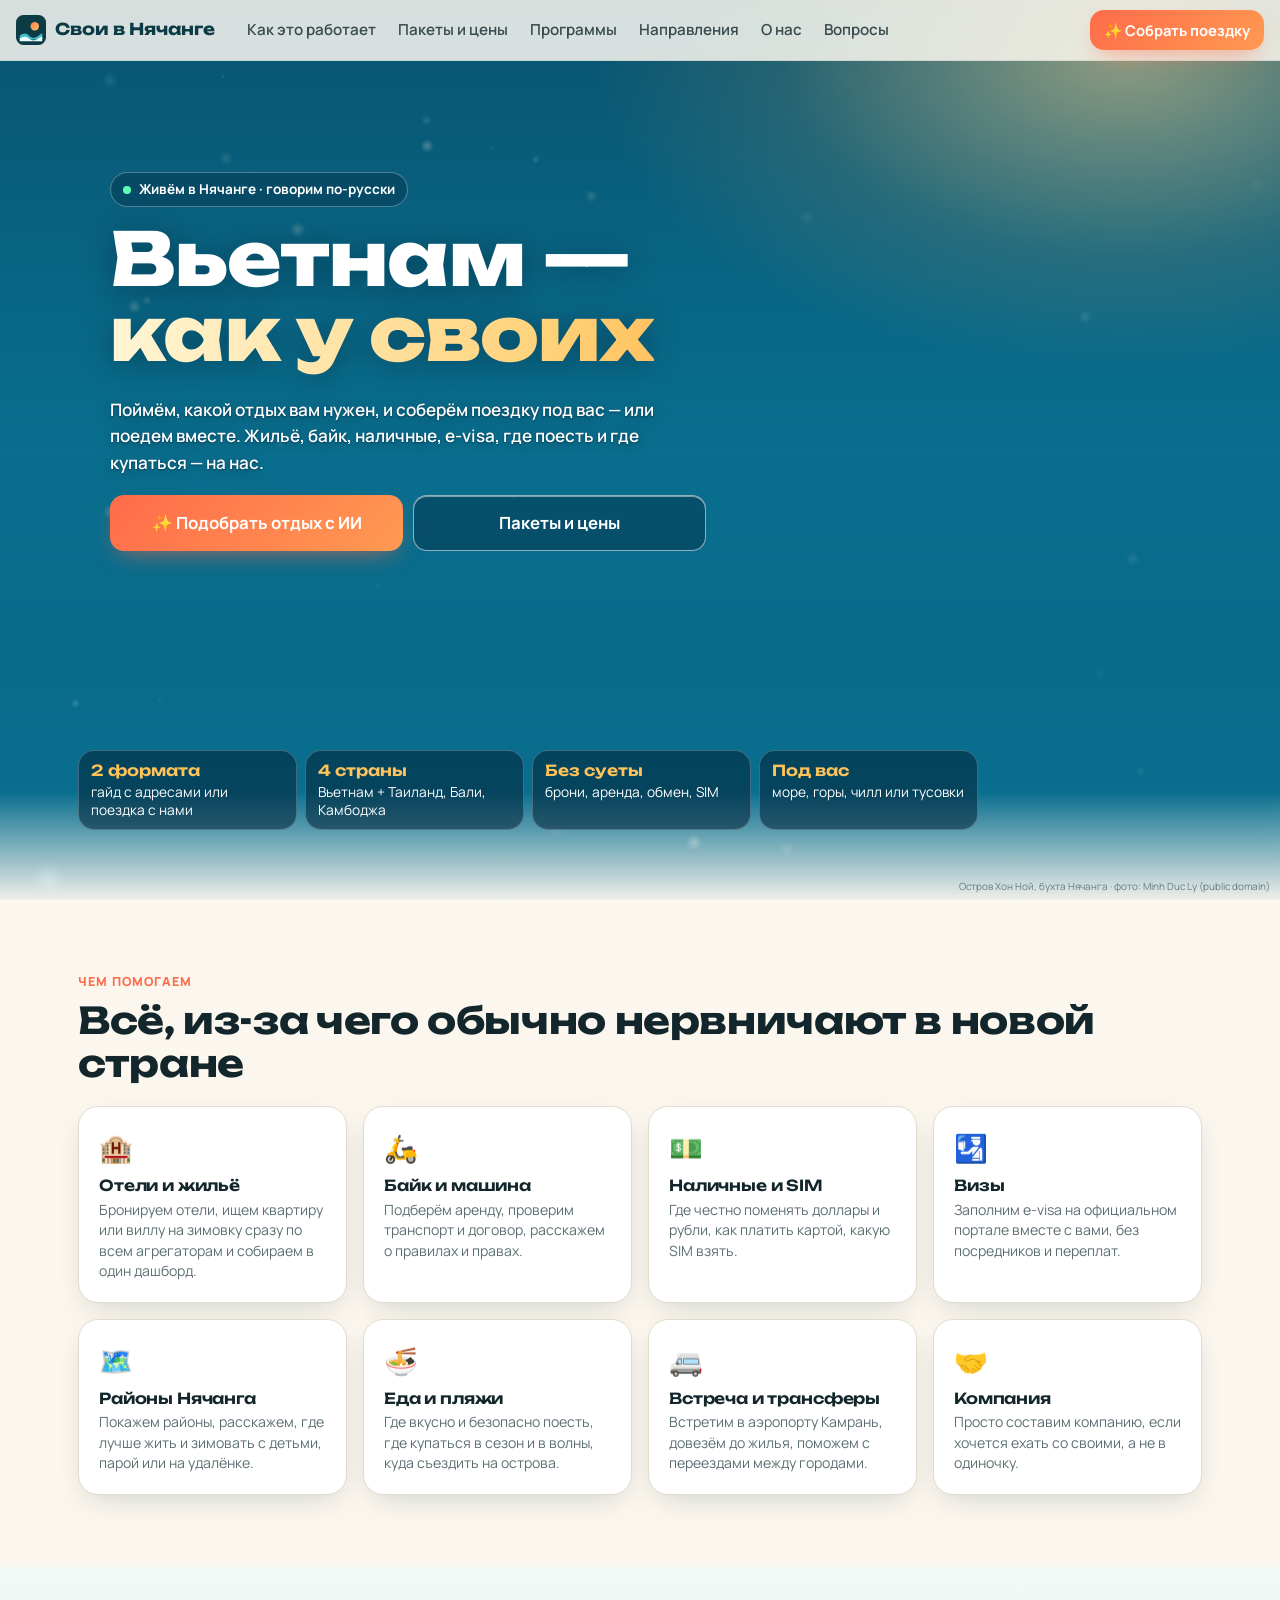
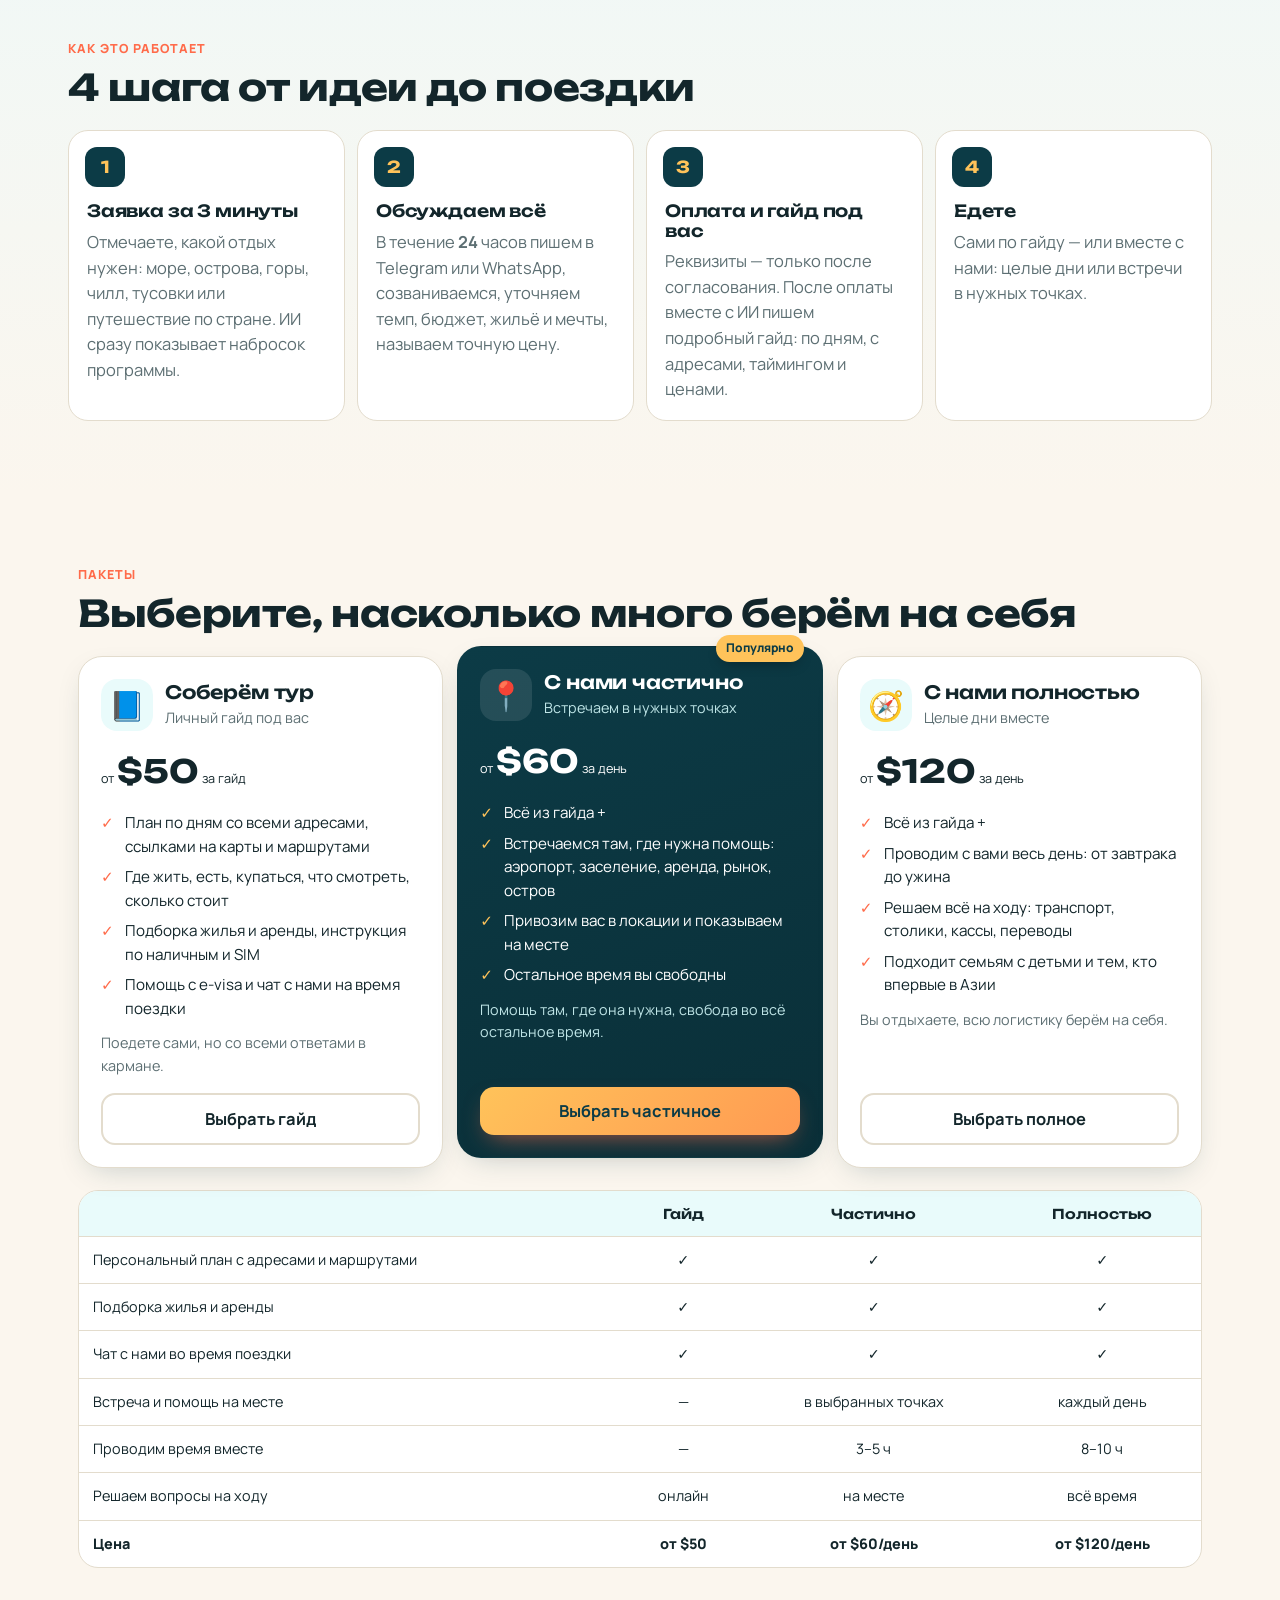
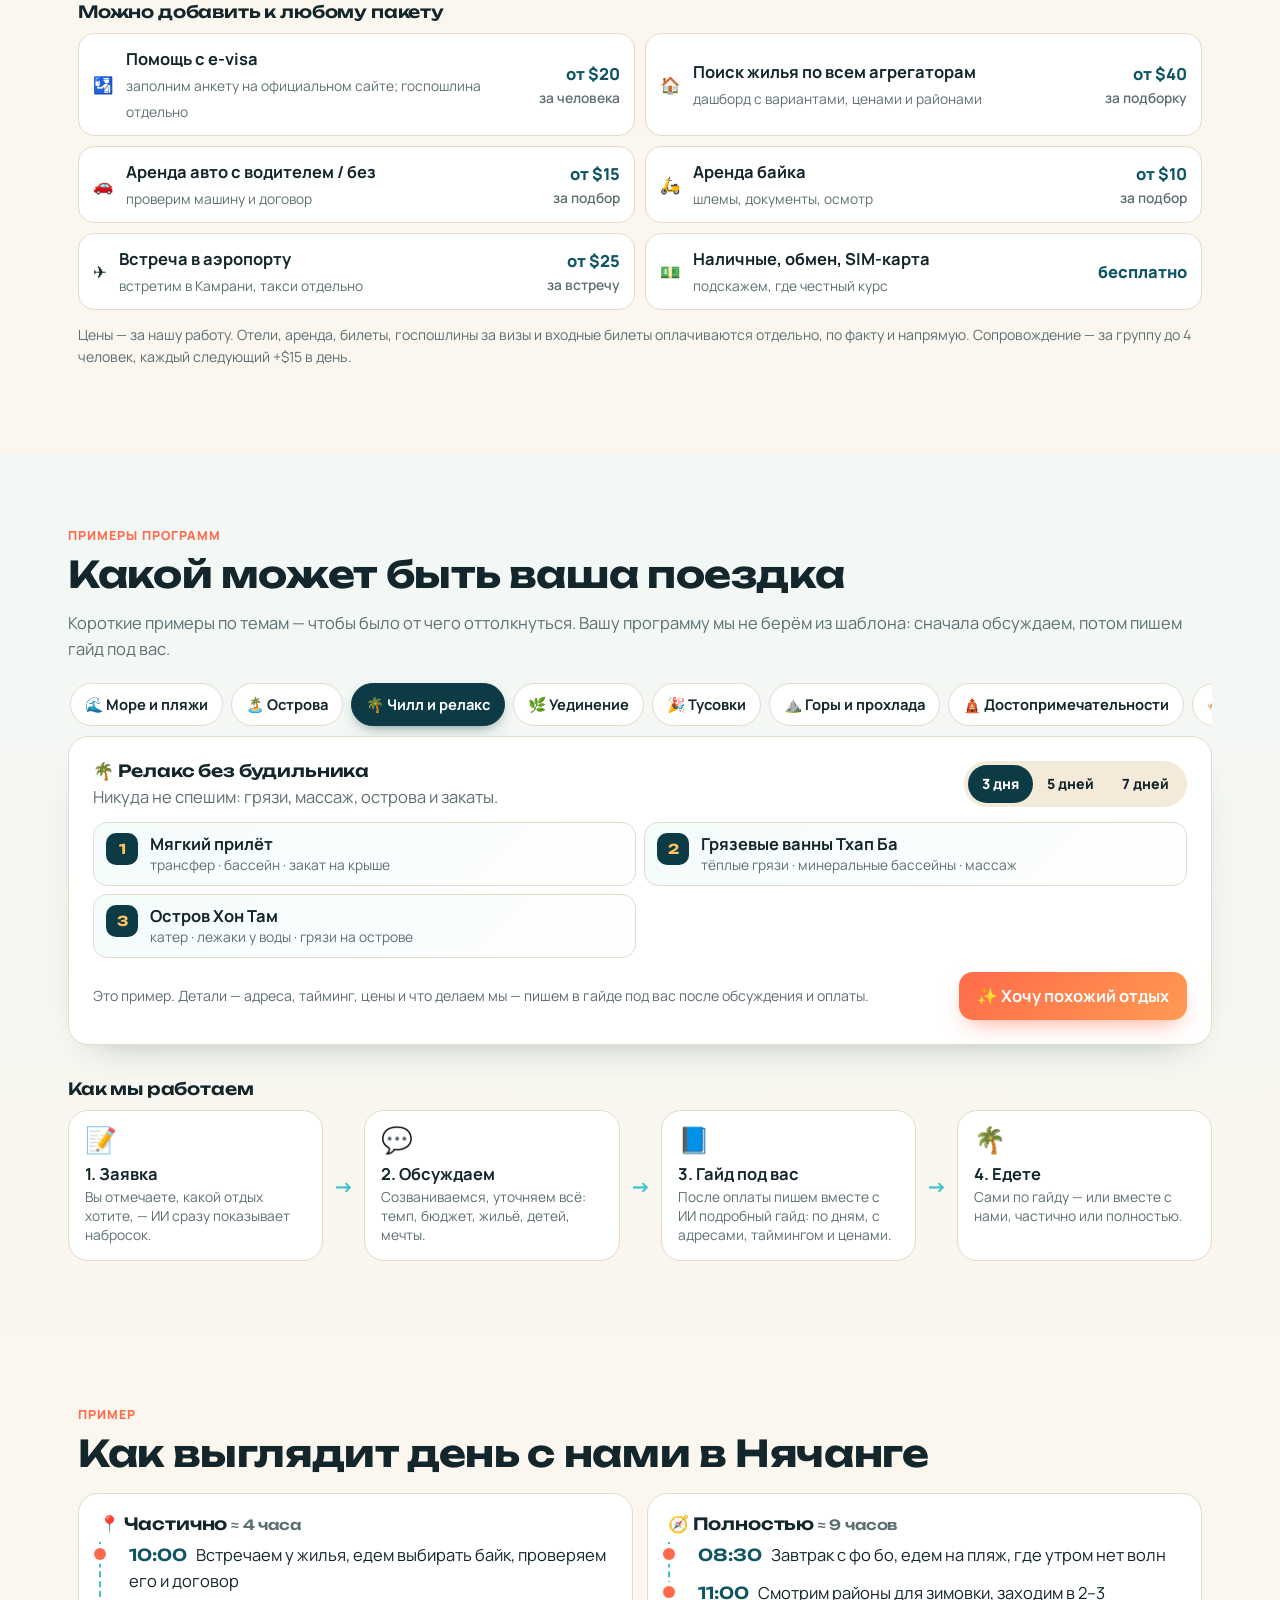
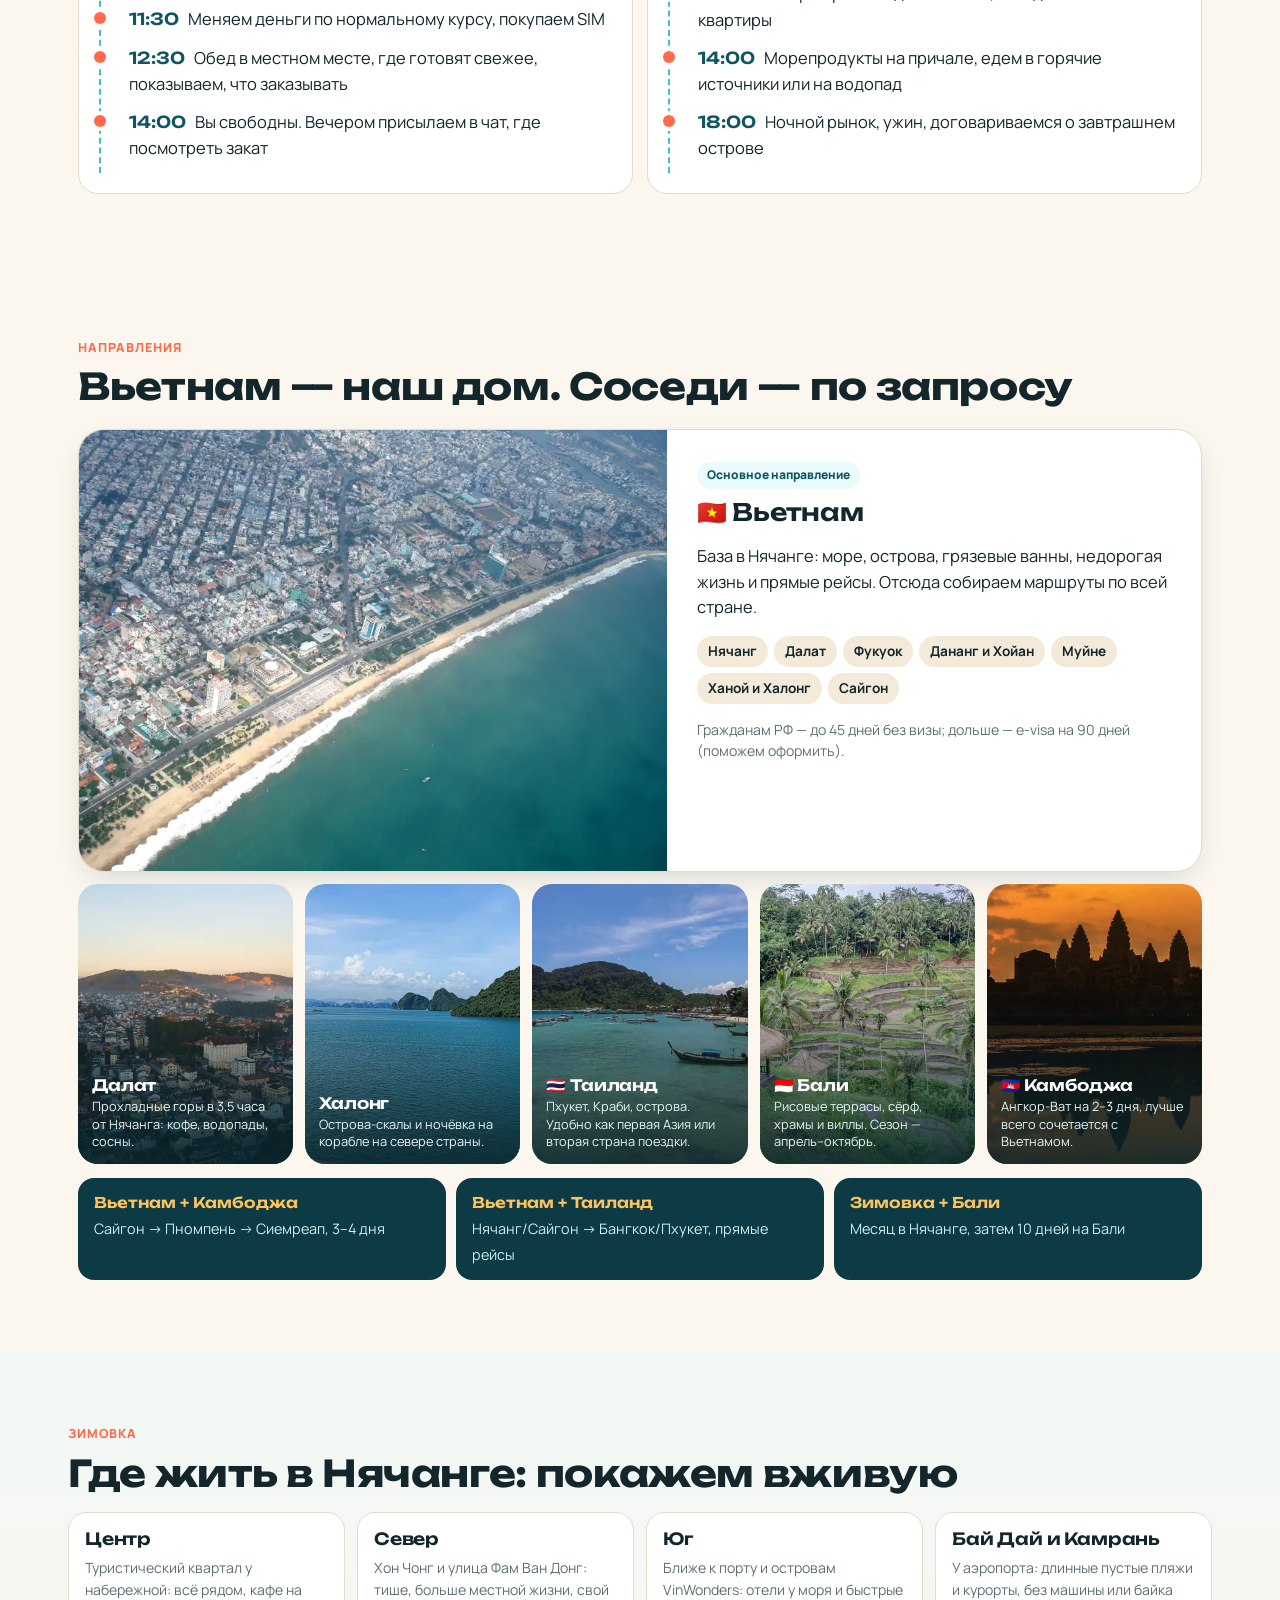
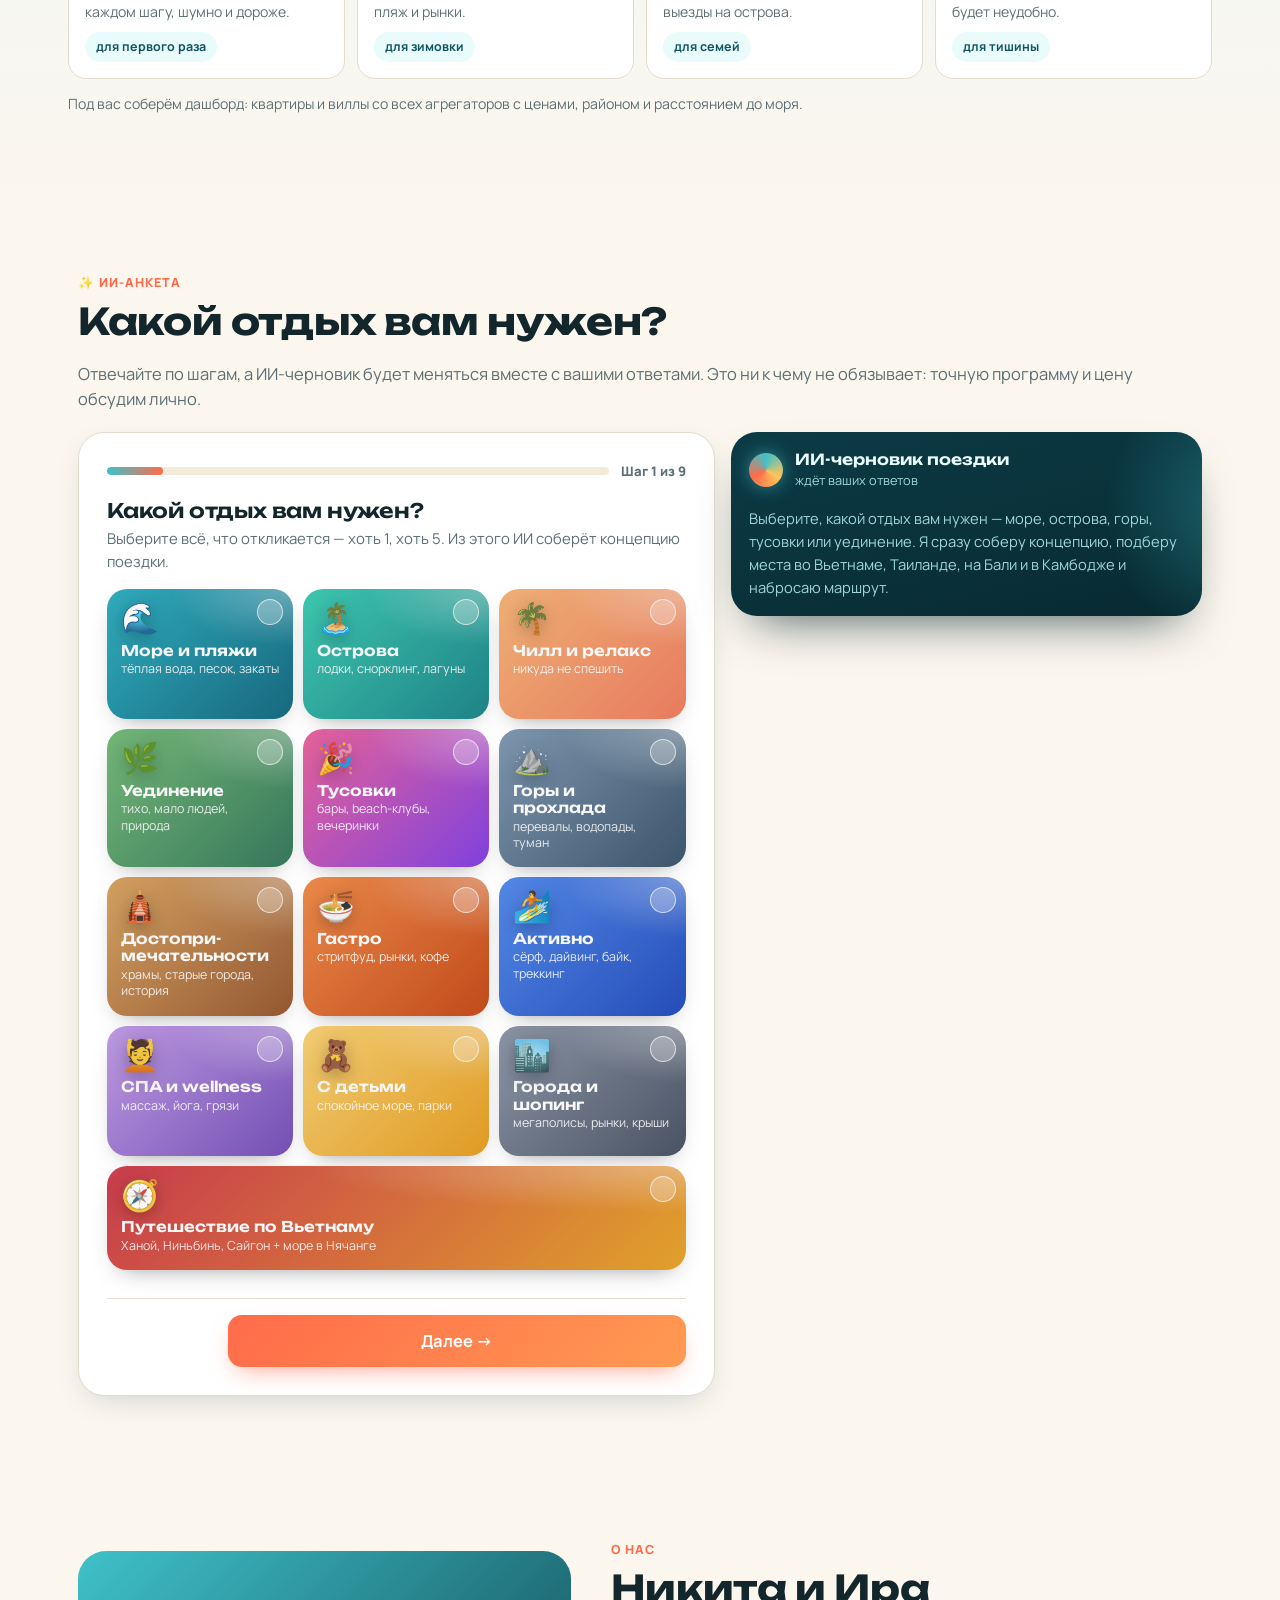
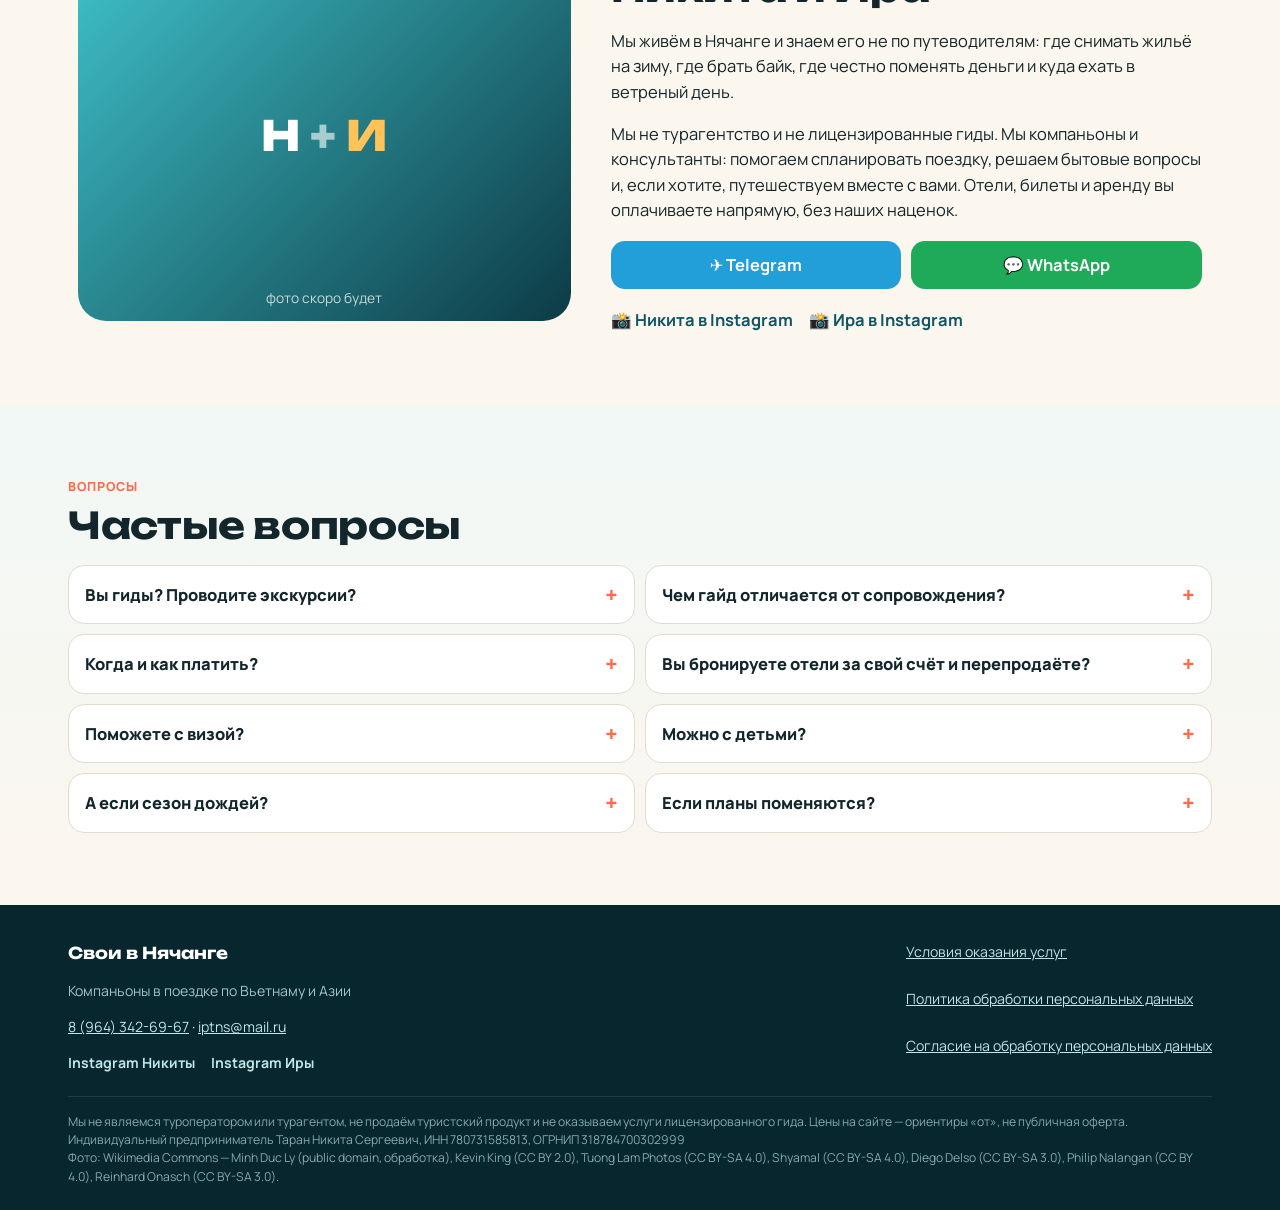
==== commit cdf70fc5: "publish v=202611240550" ====
--- a/index.html
+++ b/index.html
@@ -15,13 +15,13 @@
 <link rel="preload" href="fonts/Unbounded.woff2" as="font" type="font/woff2" crossorigin>
 <link rel="preload" as="image" type="image/avif" imagesrcset="images/hero-m-800.avif 800w, images/hero-m-1200.avif 1200w" imagesizes="100vw" media="(max-width: 700px)">
 <link rel="preload" as="image" type="image/avif" imagesrcset="images/hero-960.avif 960w, images/hero-1600.avif 1600w, images/hero-2400.avif 2400w, images/hero-3200.avif 3200w" imagesizes="100vw" media="(min-width: 701px)">
-<link rel="stylesheet" href="styles.css?v=202611240420">
+<link rel="stylesheet" href="styles.css?v=202611240550">
 </head>
 <body>
 <header class="topbar" id="topbar">
   <a href="#top" class="logo"><span class="logo-mark" aria-hidden="true"><img src="favicon.svg" alt="" width="30" height="30"></span><span data-brand>Свои в Нячанге</span></a>
   <nav class="nav" aria-label="Разделы">
-    <a href="#how">Как это работает</a><a href="#packages">Пакеты и цены</a><a href="#destinations">Направления</a><a href="#about">О нас</a><a href="#faq">Вопросы</a>
+    <a href="#how">Как это работает</a><a href="#packages">Пакеты и цены</a><a href="#programs">Программы</a><a href="#destinations">Направления</a><a href="#about">О нас</a><a href="#faq">Вопросы</a>
   </nav>
   <a class="btn primary sm hdr-cta" href="#plan">✨ Собрать поездку</a>
 </header>
@@ -82,10 +82,10 @@
   <p class="kicker">Как это работает</p>
   <h2>4 шага от идеи до поездки</h2>
   <ol class="steps">
-    <li><span>1</span><h3>Концепция за 3 минуты</h3><p>Выбираете, какой отдых нужен: море, острова, горы, чилл или тусовки. ИИ подбирает места и набрасывает маршрут.</p></li>
-    <li><span>2</span><h3>Созваниваемся</h3><p>В течение <b data-hours>24</b> часов пишем в Telegram или WhatsApp, уточняем детали и называем точную цену.</p></li>
-    <li><span>3</span><h3>Подтверждаем и оплачиваете</h3><p>Только после согласования программы присылаем реквизиты. Заранее ничего платить не нужно.</p></li>
-    <li><span>4</span><h3>Гайд или поездка</h3><p>Получаете готовый план с адресами и маршрутами или едете вместе с нами: целиком или по нужным точкам.</p></li>
+    <li><span>1</span><h3>Заявка за 3 минуты</h3><p>Отмечаете, какой отдых нужен: море, острова, горы, чилл, тусовки или путешествие по стране. ИИ сразу показывает набросок программы.</p></li>
+    <li><span>2</span><h3>Обсуждаем всё</h3><p>В течение <b data-hours>24</b> часов пишем в Telegram или WhatsApp, созваниваемся, уточняем темп, бюджет, жильё и мечты, называем точную цену.</p></li>
+    <li><span>3</span><h3>Оплата и гайд под вас</h3><p>Реквизиты — только после согласования. После оплаты вместе с ИИ пишем подробный гайд: по дням, с адресами, таймингом и ценами.</p></li>
+    <li><span>4</span><h3>Едете</h3><p>Сами по гайду — или вместе с нами: целые дни или встречи в нужных точках.</p></li>
   </ol>
 </section>
 
@@ -153,8 +153,19 @@
   <p class="muted small">Цены — за нашу работу. Отели, аренда, билеты, госпошлины за визы и входные билеты оплачиваются отдельно, по факту и напрямую. <span data-group-note></span></p>
 </section>
 
+<!-- ============ ПРИМЕРЫ ПРОГРАММ ============ -->
+<section class="section soft" id="programs">
+  <p class="kicker">Примеры программ</p>
+  <h2>Какой может быть ваша поездка</h2>
+  <p class="sec-lead">Короткие примеры по темам — чтобы было от чего оттолкнуться. Вашу программу мы не берём из шаблона: сначала обсуждаем, потом пишем гайд под вас.</p>
+  <div class="pg-tabs" id="pgTabs" role="tablist" aria-label="Темы отдыха"></div>
+  <div class="pg-card" id="pgCard"></div>
+  <h3 class="h3gap">Как мы работаем</h3>
+  <div class="flow" id="pgFlow"></div>
+</section>
+
 <!-- ============ ПРИМЕР ДНЯ ============ -->
-<section class="section soft" id="day">
+<section class="section" id="day">
   <p class="kicker">Пример</p>
   <h2>Как выглядит день с нами в Нячанге</h2>
   <div class="daygrid">
@@ -311,7 +322,8 @@
   <a class="btn primary grow" href="#plan">✨ Собрать поездку</a>
 </div>
 
-<script src="config.js?v=202611240420"></script>
-<script src="app.js?v=202611240420"></script>
+<script src="config.js?v=202611240550"></script>
+<script src="programs.js?v=202611240550"></script>
+<script src="app.js?v=202611240550"></script>
 </body>
 </html>
--- a/styles.css
+++ b/styles.css
@@ -370,3 +370,49 @@
 
 @media (prefers-reduced-motion:reduce){.hero-bokeh,.hero-shimmer{display:none}}
 @media (max-width:719px){.ccard b{font-size:.8rem;letter-spacing:-.01em}.ccard{min-height:124px;padding:12px}}
+
+/* ===== v4: примеры программ ===== */
+.ccard[data-wide]{grid-column:1/-1;min-height:96px}
+.sec-lead{max-width:720px;color:var(--muted);margin:-4px 0 18px}
+.pg-tabs{display:flex;gap:8px;overflow-x:auto;padding:4px 2px 10px;margin:0 -2px;scrollbar-width:none;-webkit-overflow-scrolling:touch}
+.pg-tabs::-webkit-scrollbar{display:none}
+.pg-tabs .chip{flex:0 0 auto;white-space:nowrap}
+.pg-card{background:#fff;border:1px solid var(--line);border-radius:var(--r);padding:18px;box-shadow:0 18px 40px -28px rgba(12,59,70,.45)}
+.pg-head{display:flex;flex-direction:column;gap:12px;margin-bottom:12px}
+.pg-head h3{margin:0 0 4px}
+.pg-head p{margin:0;color:var(--muted)}
+.pg-len{display:inline-flex;background:var(--sand2);border-radius:999px;padding:4px;align-self:flex-start}
+.pg-len button{border:0;background:transparent;font:inherit;font-weight:800;font-size:.88rem;padding:8px 14px;border-radius:999px;cursor:pointer;color:var(--ink);min-height:38px}
+.pg-len button[aria-pressed=true]{background:var(--sea);color:#fff}
+.pg-days{list-style:none;padding:0;margin:0;display:grid;gap:8px}
+.pg-days li{display:flex;gap:12px;align-items:flex-start;padding:10px 12px;border-radius:14px;background:linear-gradient(135deg,#f4fbfb,#fff);border:1px solid var(--line)}
+.pg-n{flex:0 0 32px;height:32px;border-radius:10px;display:grid;place-items:center;background:var(--sea);color:var(--sun);font-family:Unbounded;font-weight:700;font-size:.85rem}
+.pg-days b{display:block;line-height:1.3}
+.pg-days b em{font-style:normal;font-size:.75rem;font-weight:800;color:#fff;background:var(--coral);border-radius:999px;padding:2px 8px;margin-right:4px;vertical-align:1px}
+.pg-days small{display:block;color:var(--muted);margin-top:2px;line-height:1.35}
+.pg-foot{display:flex;flex-direction:column;gap:10px;margin-top:14px}
+.pg-foot p{margin:0;color:var(--muted)}
+.pg-foot .btn{align-self:flex-start}
+.flow{display:grid;gap:10px;margin-top:12px}
+.flow>div{background:#fff;border:1px solid var(--line);border-radius:var(--r);padding:14px 14px 14px 62px;position:relative}
+.flow .fl-i{position:absolute;left:14px;top:14px;font-size:1.6rem;line-height:1}
+.flow b{display:block}
+.flow small{color:var(--muted);display:block;margin-top:2px;line-height:1.35}
+.fl-ar{display:none}
+.ai-days small{display:block;color:#bfe5e7;opacity:.85;font-size:.8rem;margin-top:2px}
+.ai-note{margin:10px 0 0;font-size:.82rem;color:#d8f1f2;background:rgba(255,213,107,.12);border:1px dashed rgba(255,213,107,.45);border-radius:12px;padding:8px 10px;line-height:1.4}
+@media (min-width:720px){
+  .pg-card{padding:24px}
+  .pg-head{flex-direction:row;justify-content:space-between;align-items:flex-start}
+  .pg-days{grid-template-columns:1fr 1fr}
+  .pg-foot{flex-direction:row;align-items:center;justify-content:space-between}
+  .pg-foot .btn{align-self:auto;flex:0 0 auto}
+  .flow{grid-template-columns:1fr auto 1fr auto 1fr auto 1fr;align-items:stretch}
+  .fl-ar{display:grid;place-items:center;font-style:normal;color:var(--lagoon);font-weight:800;font-size:1.3rem}
+  .flow>div{padding:16px}
+  .flow .fl-i{position:static;display:block;margin-bottom:8px}
+}
+.ai-route{display:flex;flex-wrap:wrap;gap:6px;align-items:center}
+.ai-route span{background:rgba(255,255,255,.08);border-radius:999px;padding:6px 10px;font-weight:700;font-size:.86rem}
+.ai-route b{color:var(--sun);font-weight:800;margin-left:2px}
+.ai-route i{font-style:normal;color:var(--lagoon)}
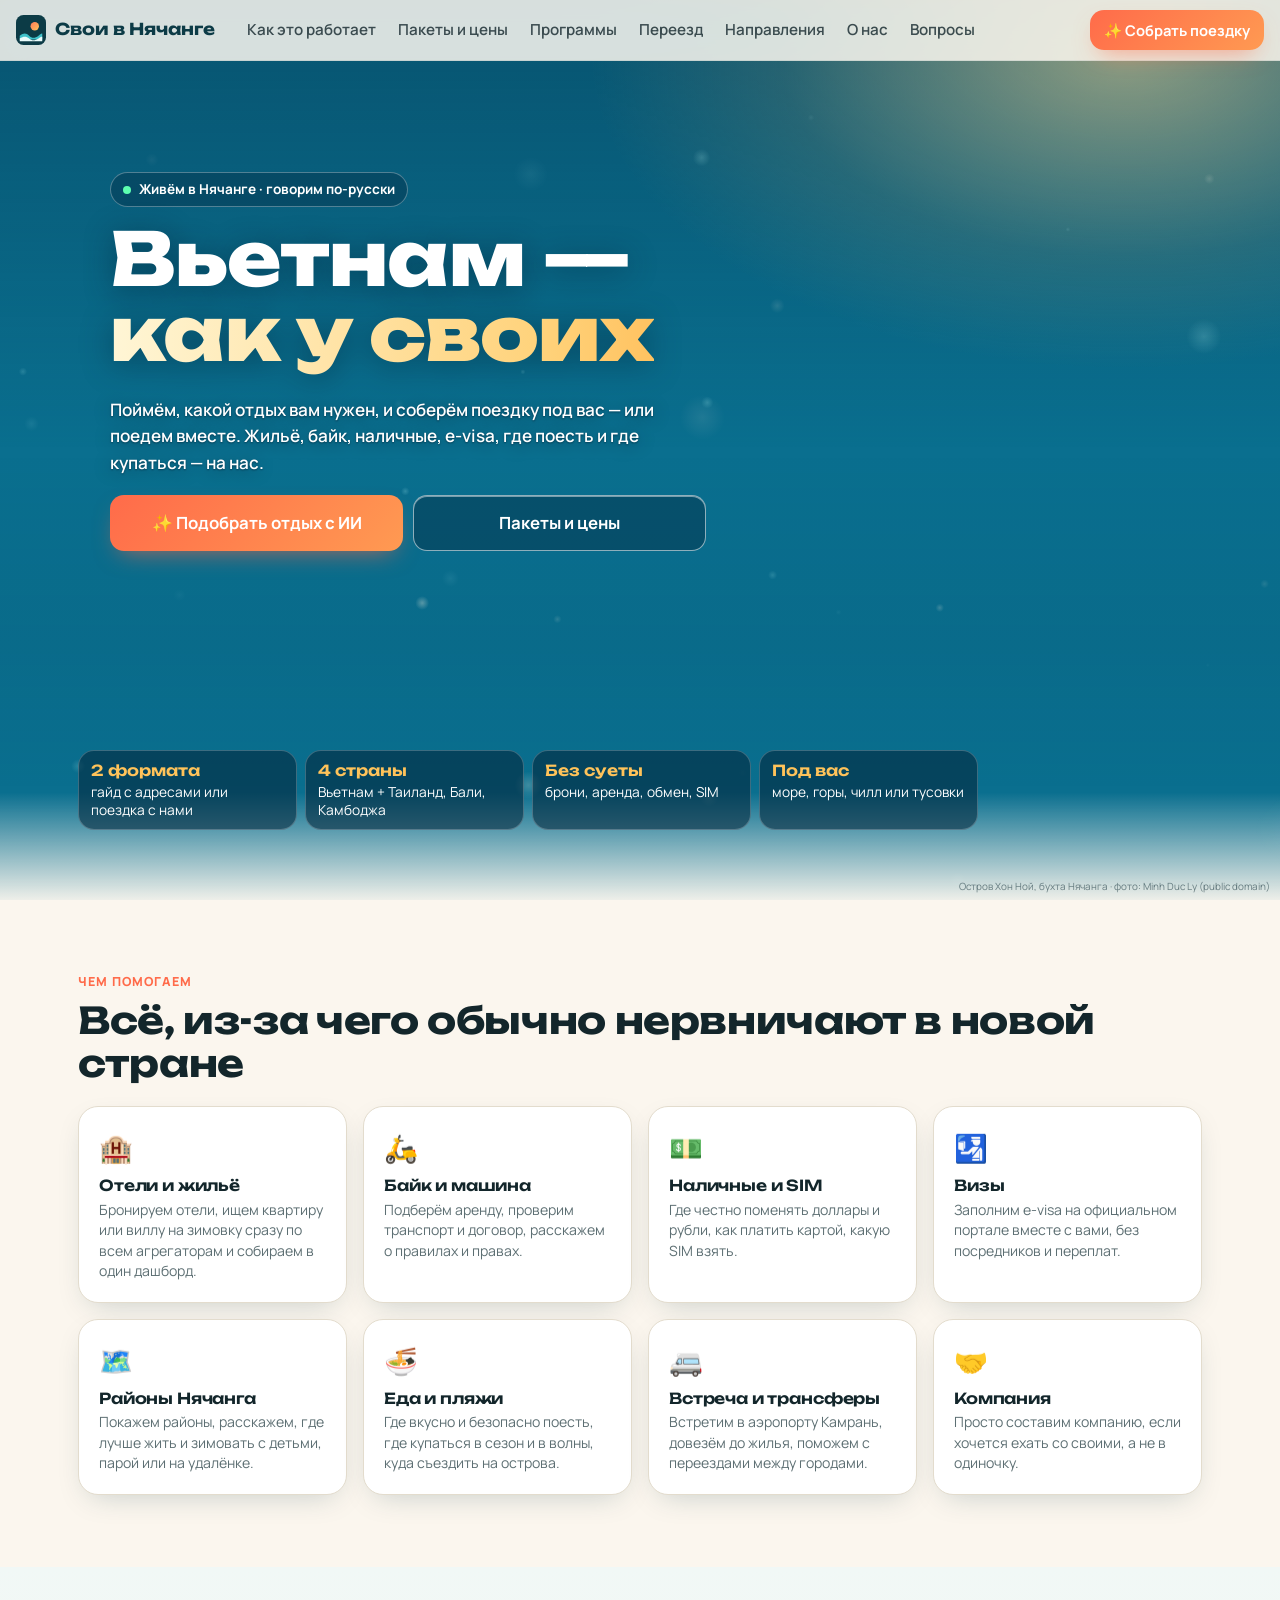
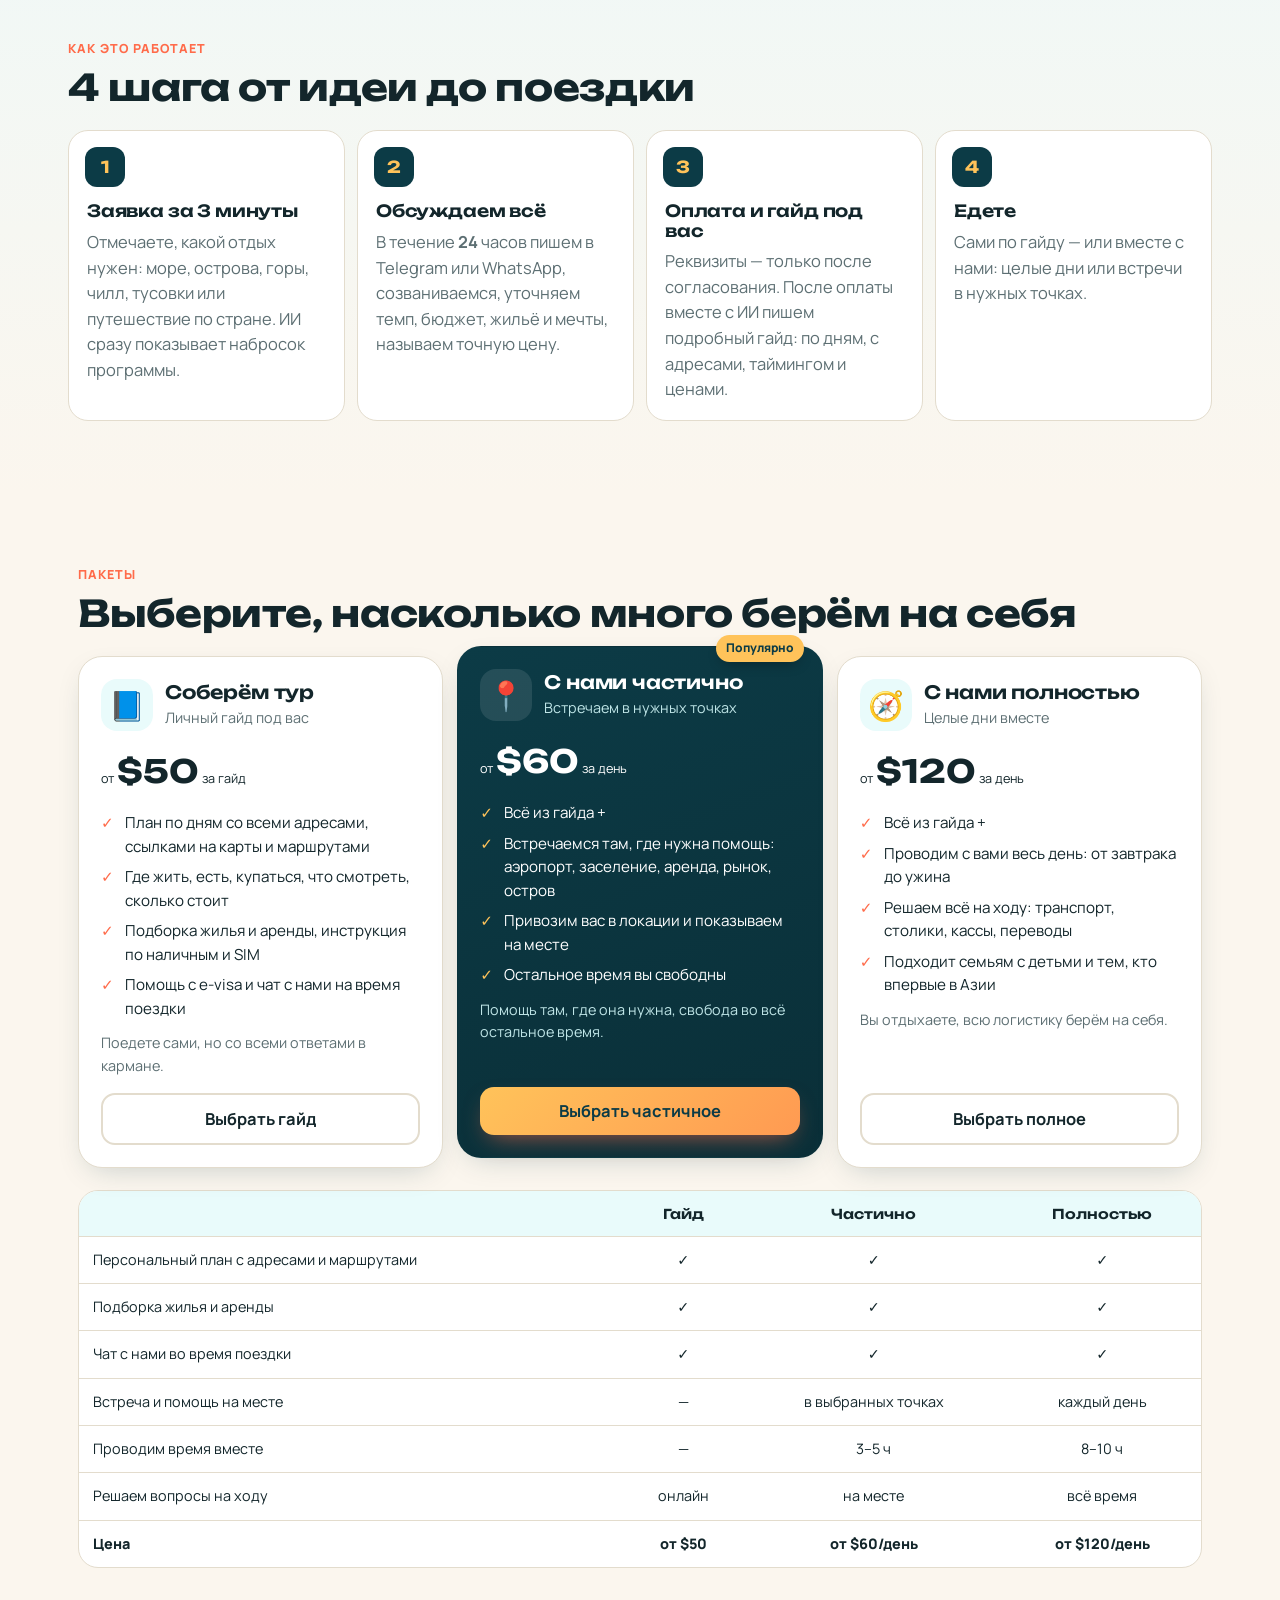
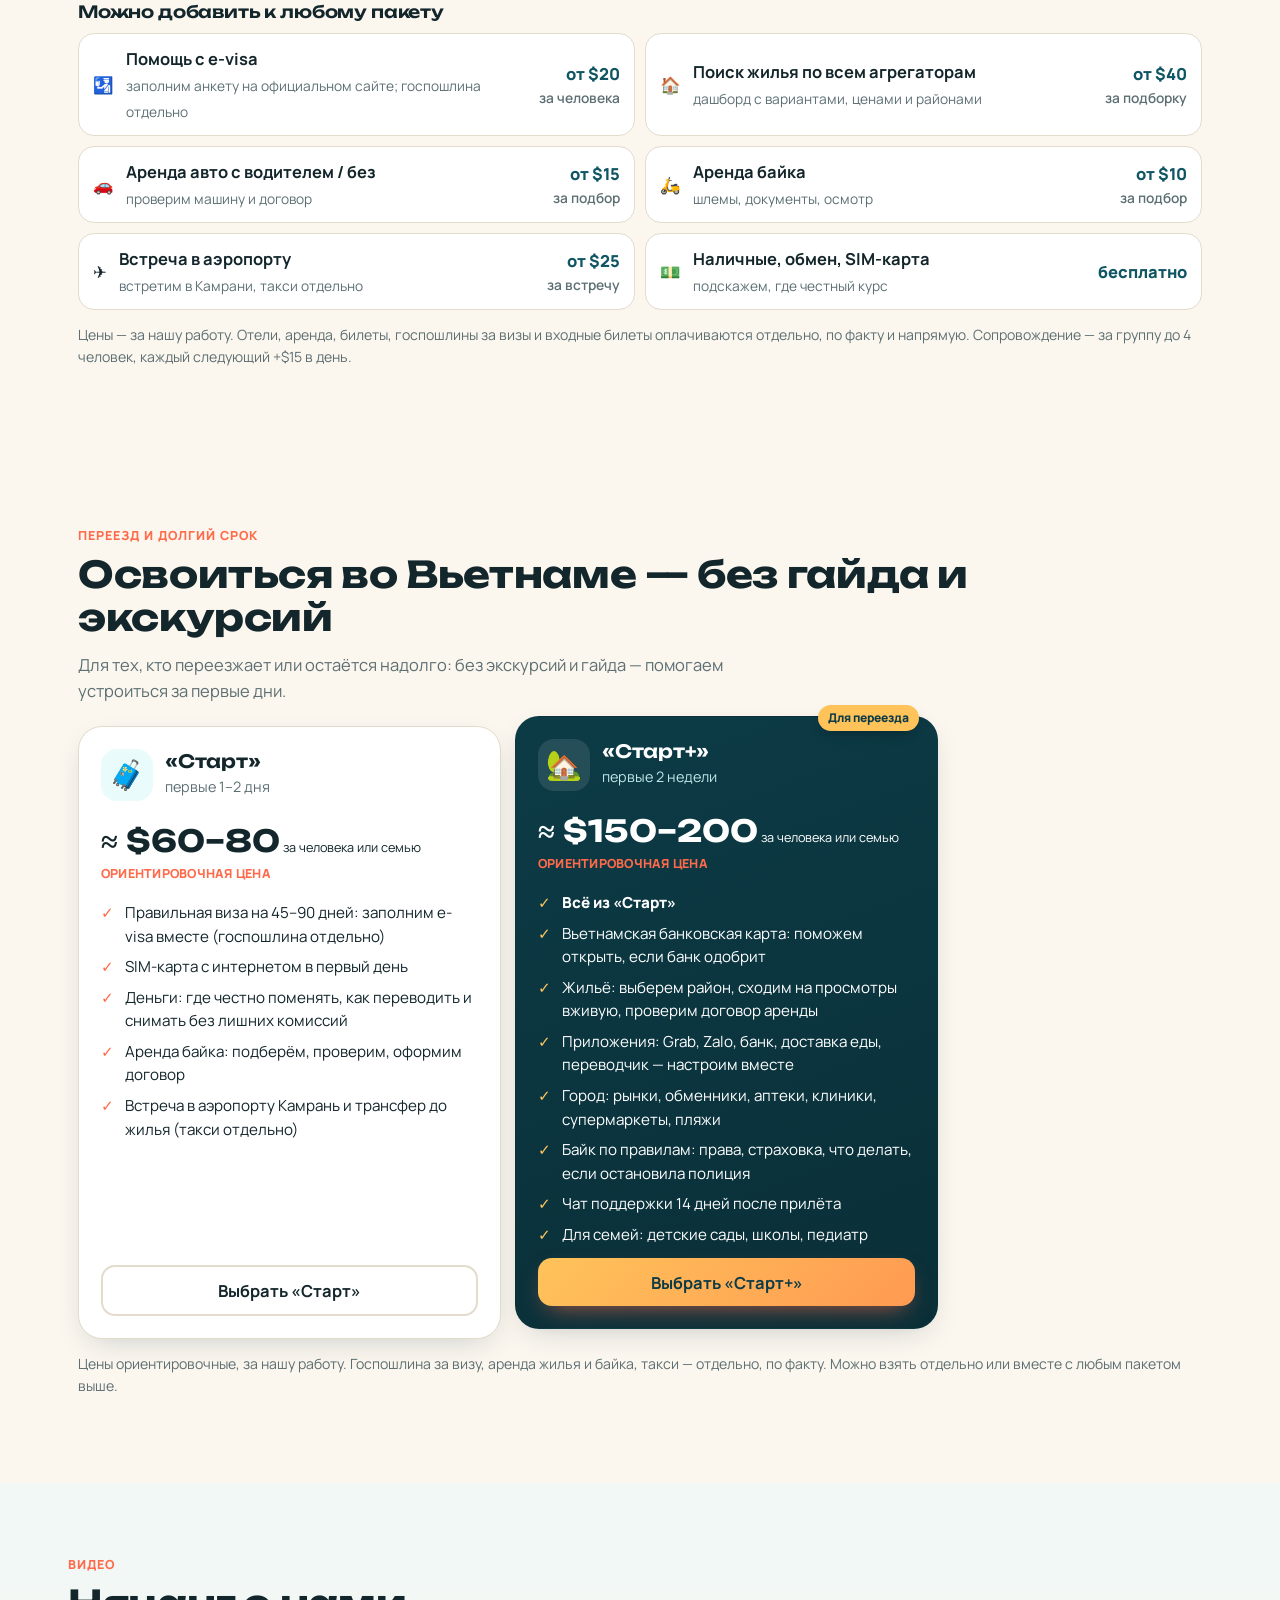
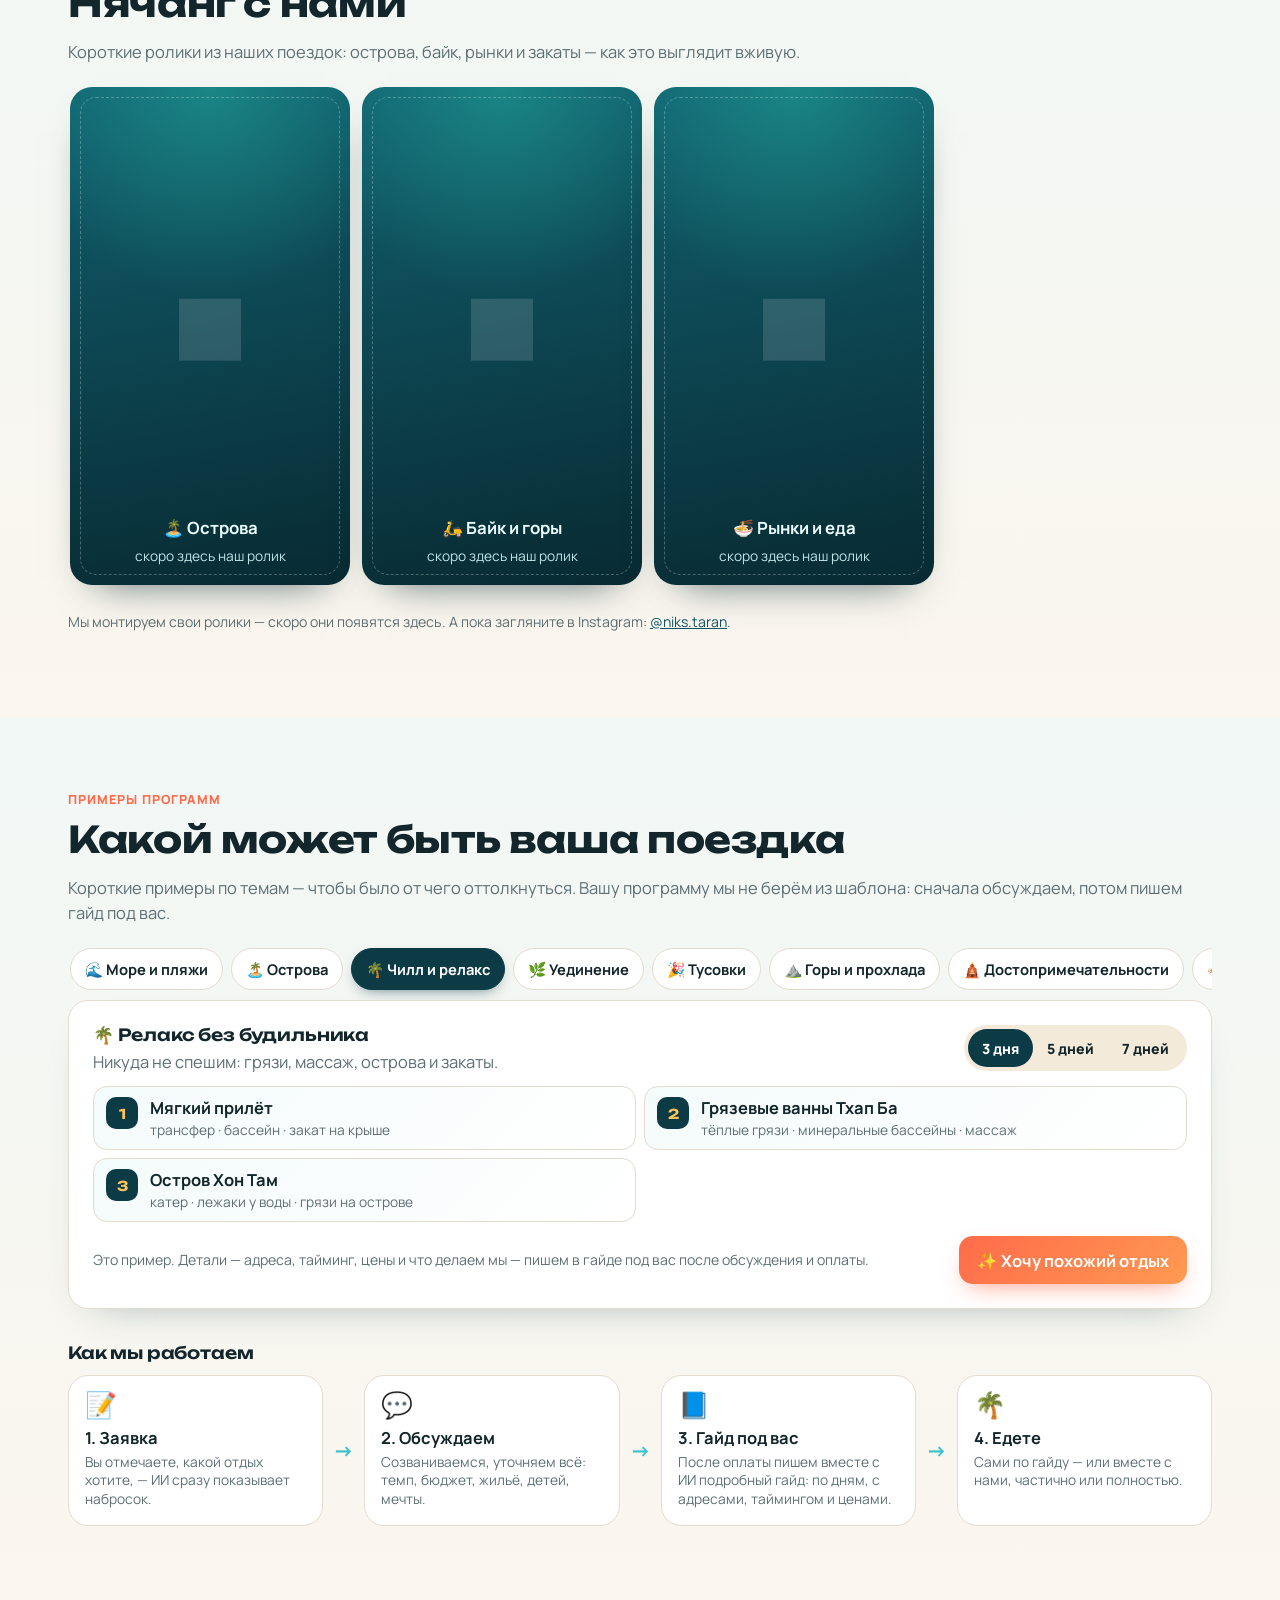
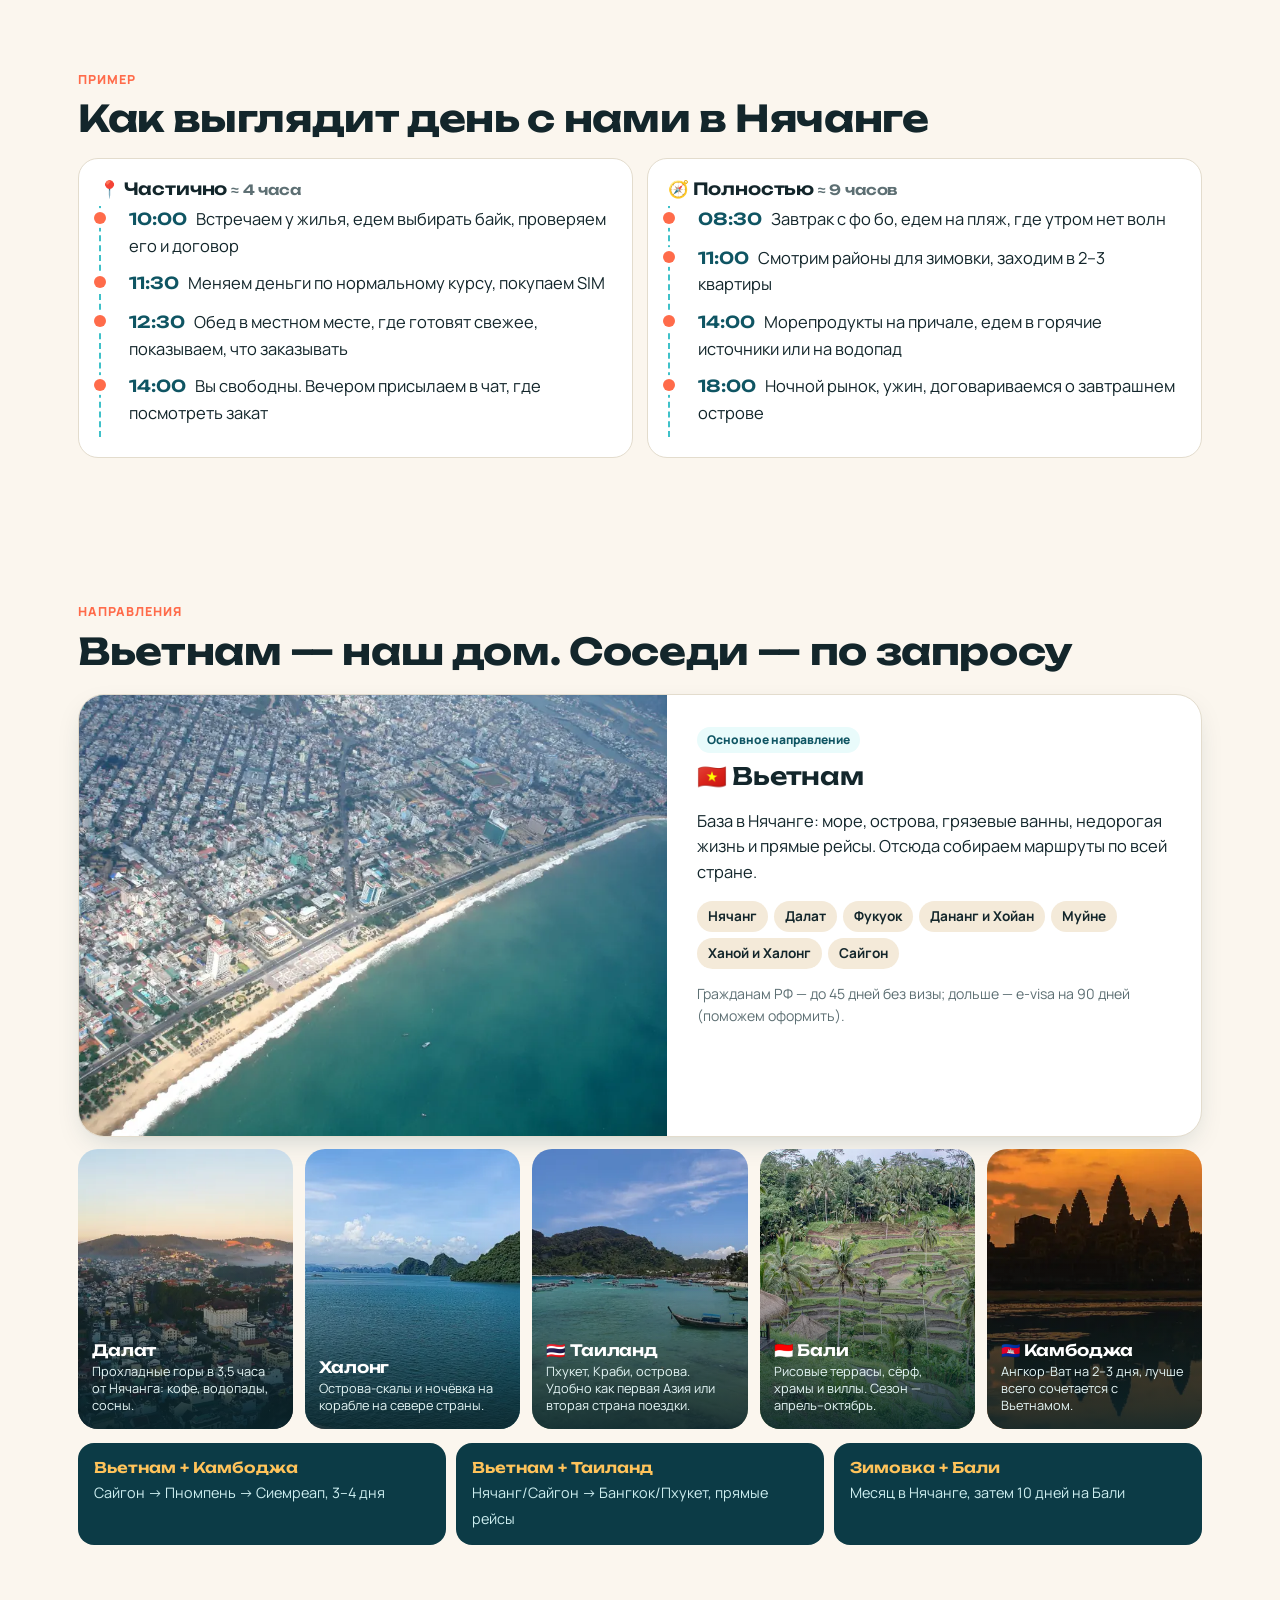
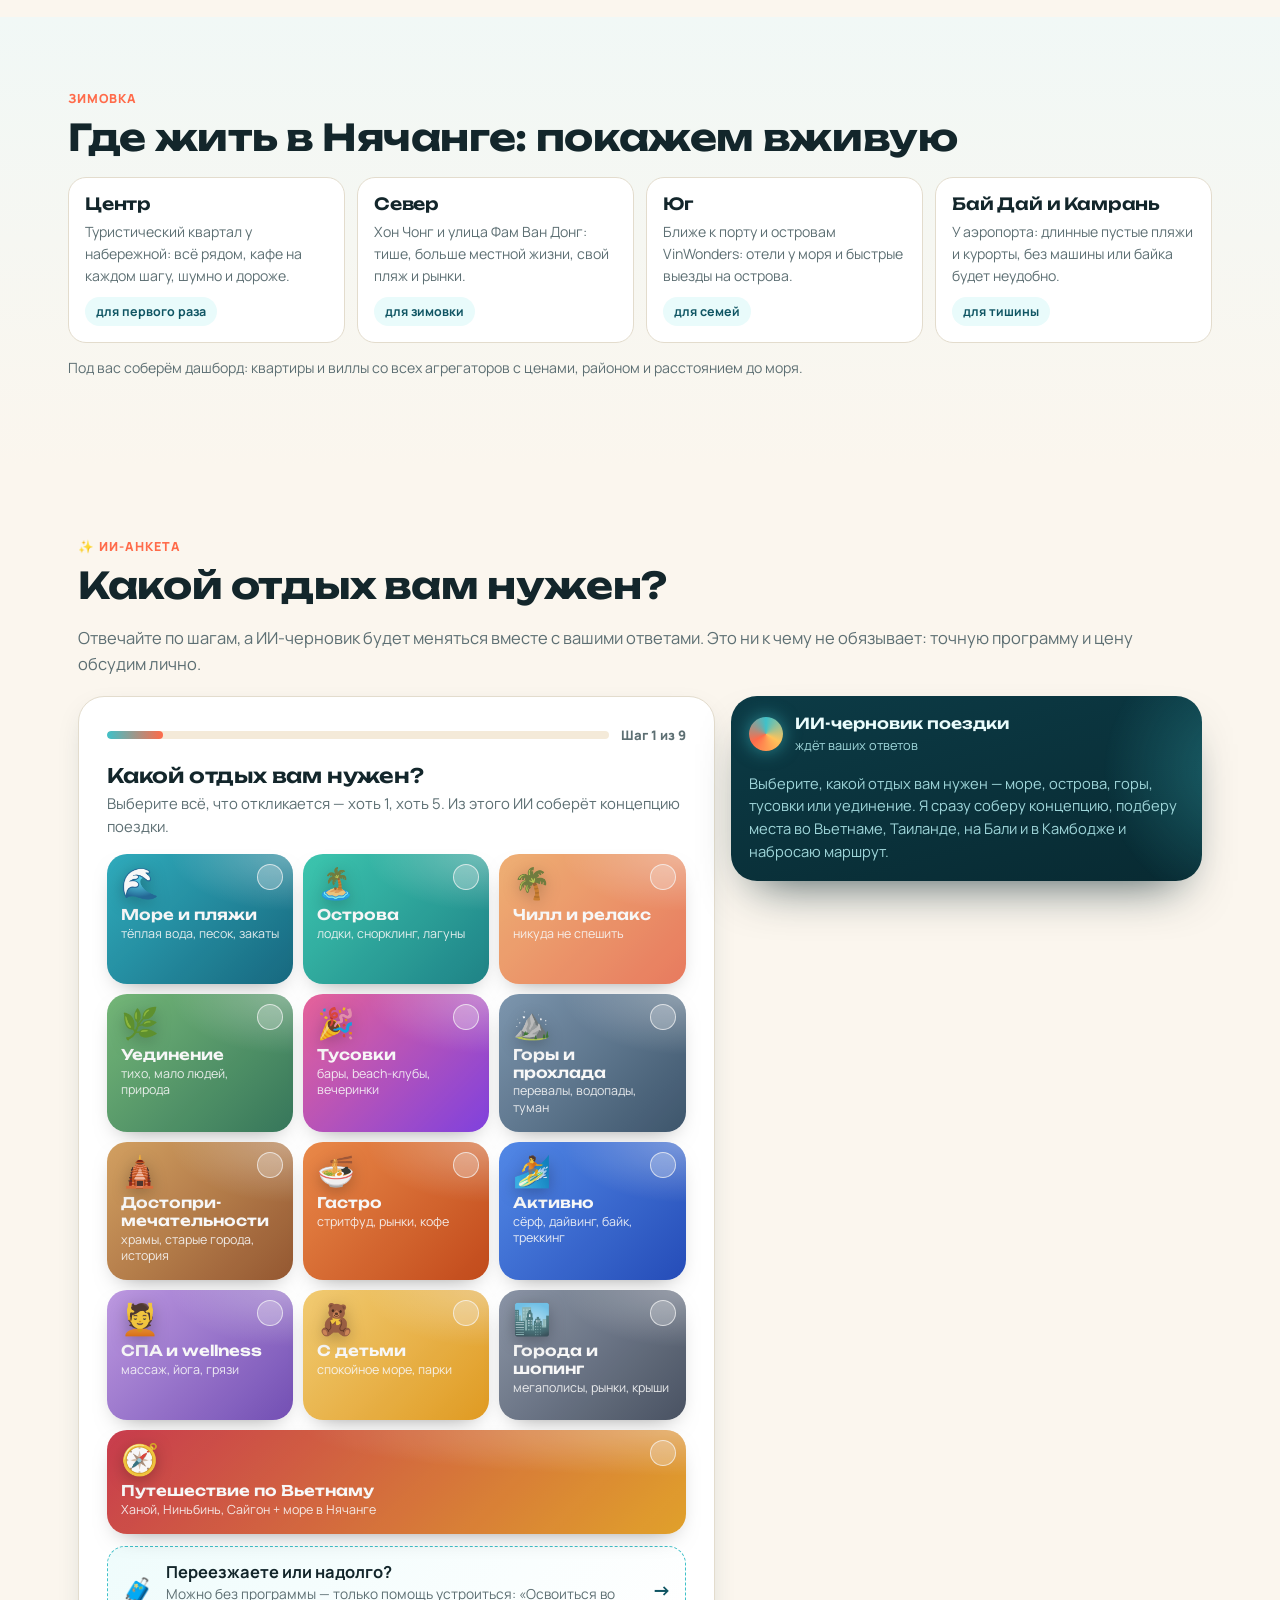
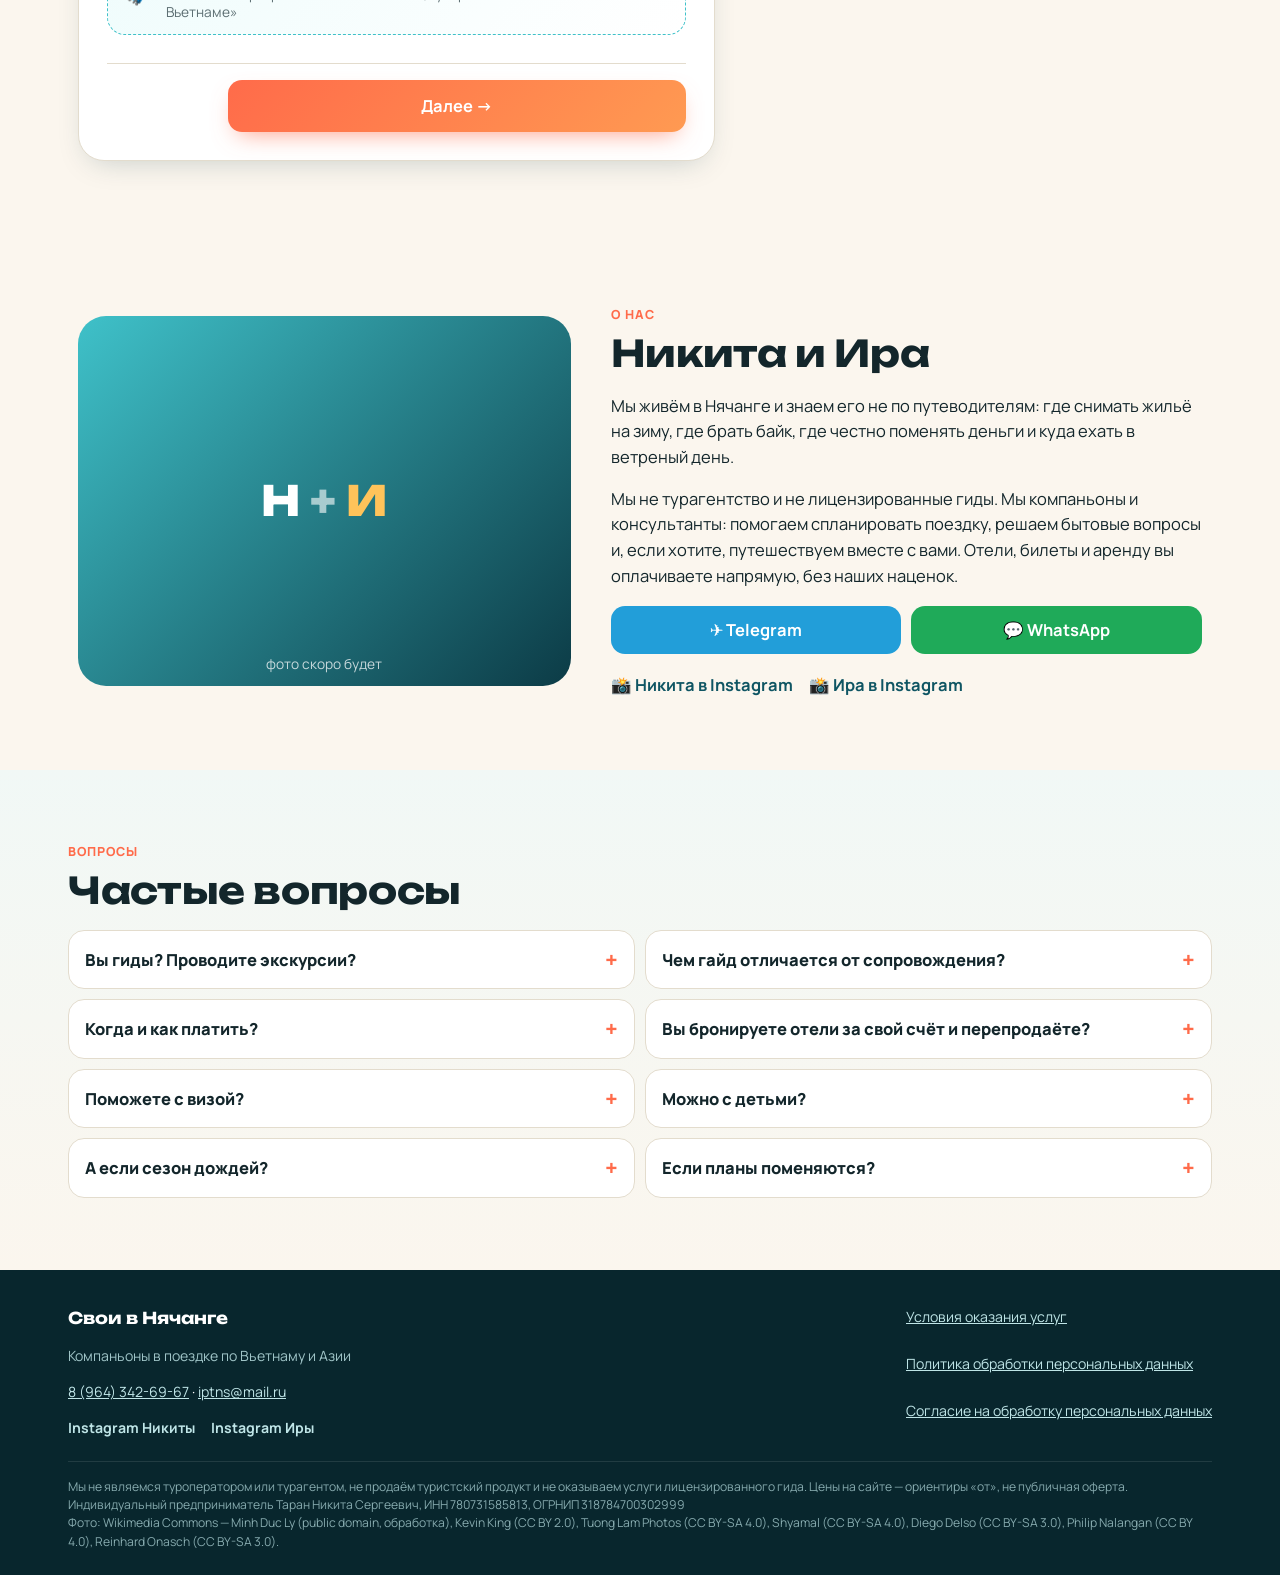
==== commit fa4e1a68: "publish v=202611240657" ====
--- a/index.html
+++ b/index.html
@@ -15,13 +15,13 @@
 <link rel="preload" href="fonts/Unbounded.woff2" as="font" type="font/woff2" crossorigin>
 <link rel="preload" as="image" type="image/avif" imagesrcset="images/hero-m-800.avif 800w, images/hero-m-1200.avif 1200w" imagesizes="100vw" media="(max-width: 700px)">
 <link rel="preload" as="image" type="image/avif" imagesrcset="images/hero-960.avif 960w, images/hero-1600.avif 1600w, images/hero-2400.avif 2400w, images/hero-3200.avif 3200w" imagesizes="100vw" media="(min-width: 701px)">
-<link rel="stylesheet" href="styles.css?v=202611240550">
+<link rel="stylesheet" href="styles.css?v=202611240657">
 </head>
 <body>
 <header class="topbar" id="topbar">
   <a href="#top" class="logo"><span class="logo-mark" aria-hidden="true"><img src="favicon.svg" alt="" width="30" height="30"></span><span data-brand>Свои в Нячанге</span></a>
   <nav class="nav" aria-label="Разделы">
-    <a href="#how">Как это работает</a><a href="#packages">Пакеты и цены</a><a href="#programs">Программы</a><a href="#destinations">Направления</a><a href="#about">О нас</a><a href="#faq">Вопросы</a>
+    <a href="#how">Как это работает</a><a href="#packages">Пакеты и цены</a><a href="#programs">Программы</a><a href="#starter">Переезд</a><a href="#destinations">Направления</a><a href="#about">О нас</a><a href="#faq">Вопросы</a>
   </nav>
   <a class="btn primary sm hdr-cta" href="#plan">✨ Собрать поездку</a>
 </header>
@@ -153,6 +153,24 @@
   <p class="muted small">Цены — за нашу работу. Отели, аренда, билеты, госпошлины за визы и входные билеты оплачиваются отдельно, по факту и напрямую. <span data-group-note></span></p>
 </section>
 
+<!-- ============ ОСВОИТЬСЯ ВО ВЬЕТНАМЕ ============ -->
+<section class="section" id="starter">
+  <p class="kicker">Переезд и долгий срок</p>
+  <h2>Освоиться во Вьетнаме — без гайда и экскурсий</h2>
+  <p class="sec-lead" id="starterLead"></p>
+  <div class="packs st-packs" id="starterCards"></div>
+  <p class="muted small">Цены ориентировочные, за нашу работу. Госпошлина за визу, аренда жилья и байка, такси — отдельно, по факту. Можно взять отдельно или вместе с любым пакетом выше.</p>
+</section>
+
+<!-- ============ ВИДЕО ============ -->
+<section class="section soft" id="videos">
+  <p class="kicker">Видео</p>
+  <h2>Нячанг с нами</h2>
+  <p class="sec-lead">Короткие ролики из наших поездок: острова, байк, рынки и закаты — как это выглядит вживую.</p>
+  <div class="vgrid" id="videoGrid"></div>
+  <p class="muted small" id="videoNote" hidden>Мы монтируем свои ролики — скоро они появятся здесь. А пока загляните в Instagram: <a data-insta="instagram" href="https://instagram.com/niks.taran" target="_blank" rel="noopener">@niks.taran</a>.</p>
+</section>
+
 <!-- ============ ПРИМЕРЫ ПРОГРАММ ============ -->
 <section class="section soft" id="programs">
   <p class="kicker">Примеры программ</p>
@@ -322,8 +340,8 @@
   <a class="btn primary grow" href="#plan">✨ Собрать поездку</a>
 </div>
 
-<script src="config.js?v=202611240550"></script>
-<script src="programs.js?v=202611240550"></script>
-<script src="app.js?v=202611240550"></script>
+<script src="config.js?v=202611240657"></script>
+<script src="programs.js?v=202611240657"></script>
+<script src="app.js?v=202611240657"></script>
 </body>
 </html>
--- a/styles.css
+++ b/styles.css
@@ -416,3 +416,33 @@
 .ai-route span{background:rgba(255,255,255,.08);border-radius:999px;padding:6px 10px;font-weight:700;font-size:.86rem}
 .ai-route b{color:var(--sun);font-weight:800;margin-left:2px}
 .ai-route i{font-style:normal;color:var(--lagoon)}
+
+/* ===== v5: «Освоиться во Вьетнаме» + видео ===== */
+.st-packs{max-width:860px}
+@media (min-width:720px){.packs.st-packs{grid-template-columns:1fr 1fr}}
+.st-label{margin:-6px 0 10px;font-size:.78rem;font-weight:800;letter-spacing:.02em;text-transform:uppercase;color:var(--coral)}
+.st-card .price b{font-size:1.9rem}
+.ticks li.st-all{font-weight:800}
+.starter-jump{margin-top:12px;width:100%;display:flex;align-items:center;gap:12px;text-align:left;border:1.5px dashed var(--lagoon);background:linear-gradient(135deg,#effcfc,#fff);border-radius:18px;padding:12px 14px;font:inherit;color:var(--ink);cursor:pointer}
+.starter-jump>span:first-child{font-size:1.6rem}
+.starter-jump b{display:block}
+.starter-jump small{display:block;color:var(--muted);line-height:1.35}
+.starter-jump i{margin-left:auto;font-style:normal;font-weight:800;color:var(--sea2);font-size:1.2rem}
+.starter-jump:hover{border-style:solid}
+.ai-check{list-style:none;padding:0;margin:0;display:grid;gap:6px}
+.ai-check li{background:rgba(255,255,255,.06);border-radius:12px;padding:8px 10px 8px 34px;position:relative;line-height:1.35}
+.ai-check li::before{content:'';position:absolute;left:10px;top:10px;width:14px;height:14px;border:2px solid var(--lagoon);border-radius:4px}
+.vgrid{display:grid;grid-auto-flow:column;grid-auto-columns:72%;gap:12px;overflow-x:auto;scroll-snap-type:x mandatory;padding:4px 2px 12px;scrollbar-width:none}
+.vgrid::-webkit-scrollbar{display:none}
+.vslot{margin:0;scroll-snap-align:start}
+.vframe,.vph{position:relative;aspect-ratio:9/16;border-radius:22px;overflow:hidden;background:#0c3b46;box-shadow:0 20px 40px -26px rgba(8,36,43,.8)}
+.vframe video,.vframe iframe{position:absolute;inset:0;width:100%;height:100%;object-fit:cover;border:0}
+.vlink{position:absolute;left:10px;bottom:10px;background:rgba(4,38,60,.6);color:#fff;border-radius:999px;padding:6px 10px;font-size:.78rem;font-weight:700;text-decoration:none}
+.vslot figcaption{margin-top:8px;font-weight:700}
+.vph{display:flex;flex-direction:column;align-items:center;justify-content:flex-end;gap:4px;padding:18px;color:#eafcfc;text-align:center;
+  background:radial-gradient(120% 70% at 50% 0%,rgba(43,209,181,.35),transparent 60%),linear-gradient(170deg,#11606f,#082a32)}
+.vph::before{content:'';position:absolute;inset:10px;border:1.5px dashed rgba(234,252,252,.28);border-radius:16px}
+.vph b{font-size:1.05rem}
+.vph small{color:#bfe5e7}
+.vplay{position:absolute;top:50%;left:50%;transform:translate(-50%,-60%);width:62px;height:62px;border-radius:50%;display:grid;place-items:center;background:rgba(255,255,255,.14);backdrop-filter:blur(4px);font-size:1.3rem;padding-left:4px}
+@media (min-width:720px){.vgrid{grid-auto-flow:row;grid-template-columns:repeat(3,minmax(0,280px));grid-auto-columns:auto;overflow:visible}}
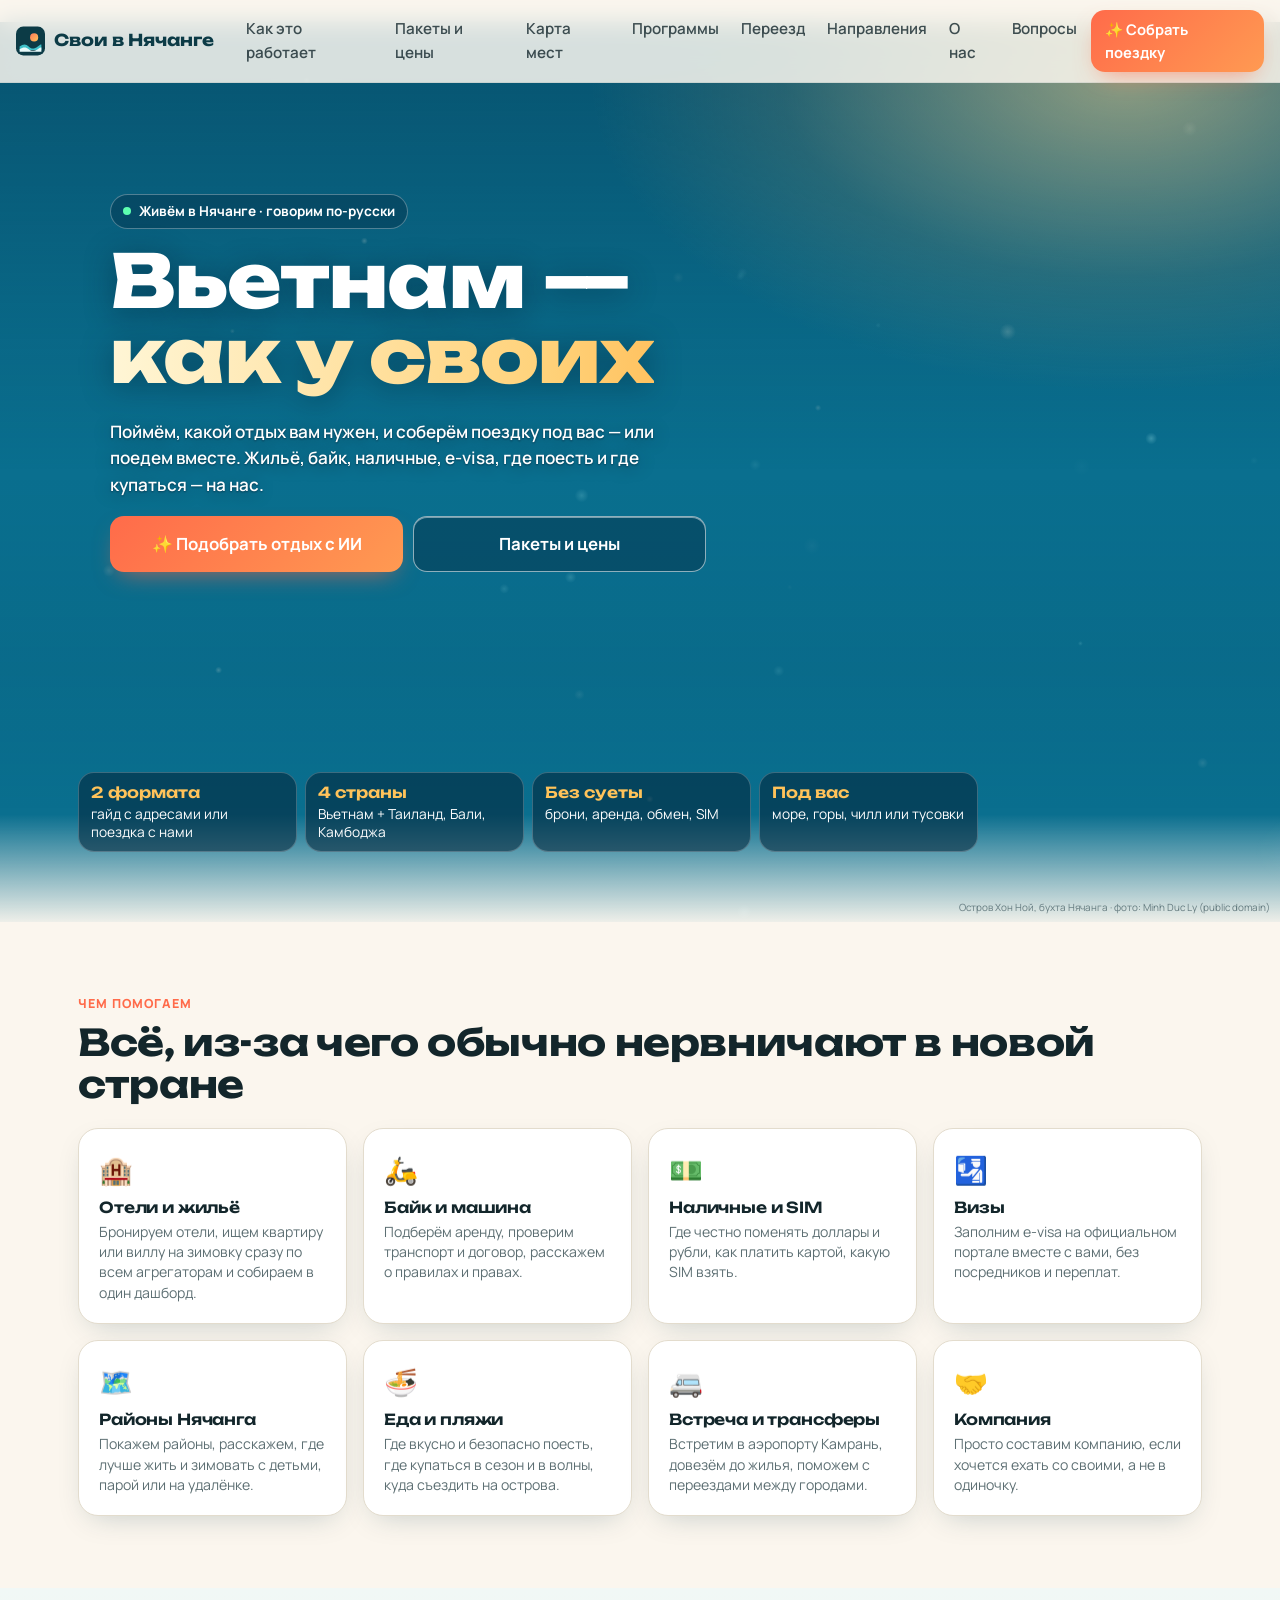
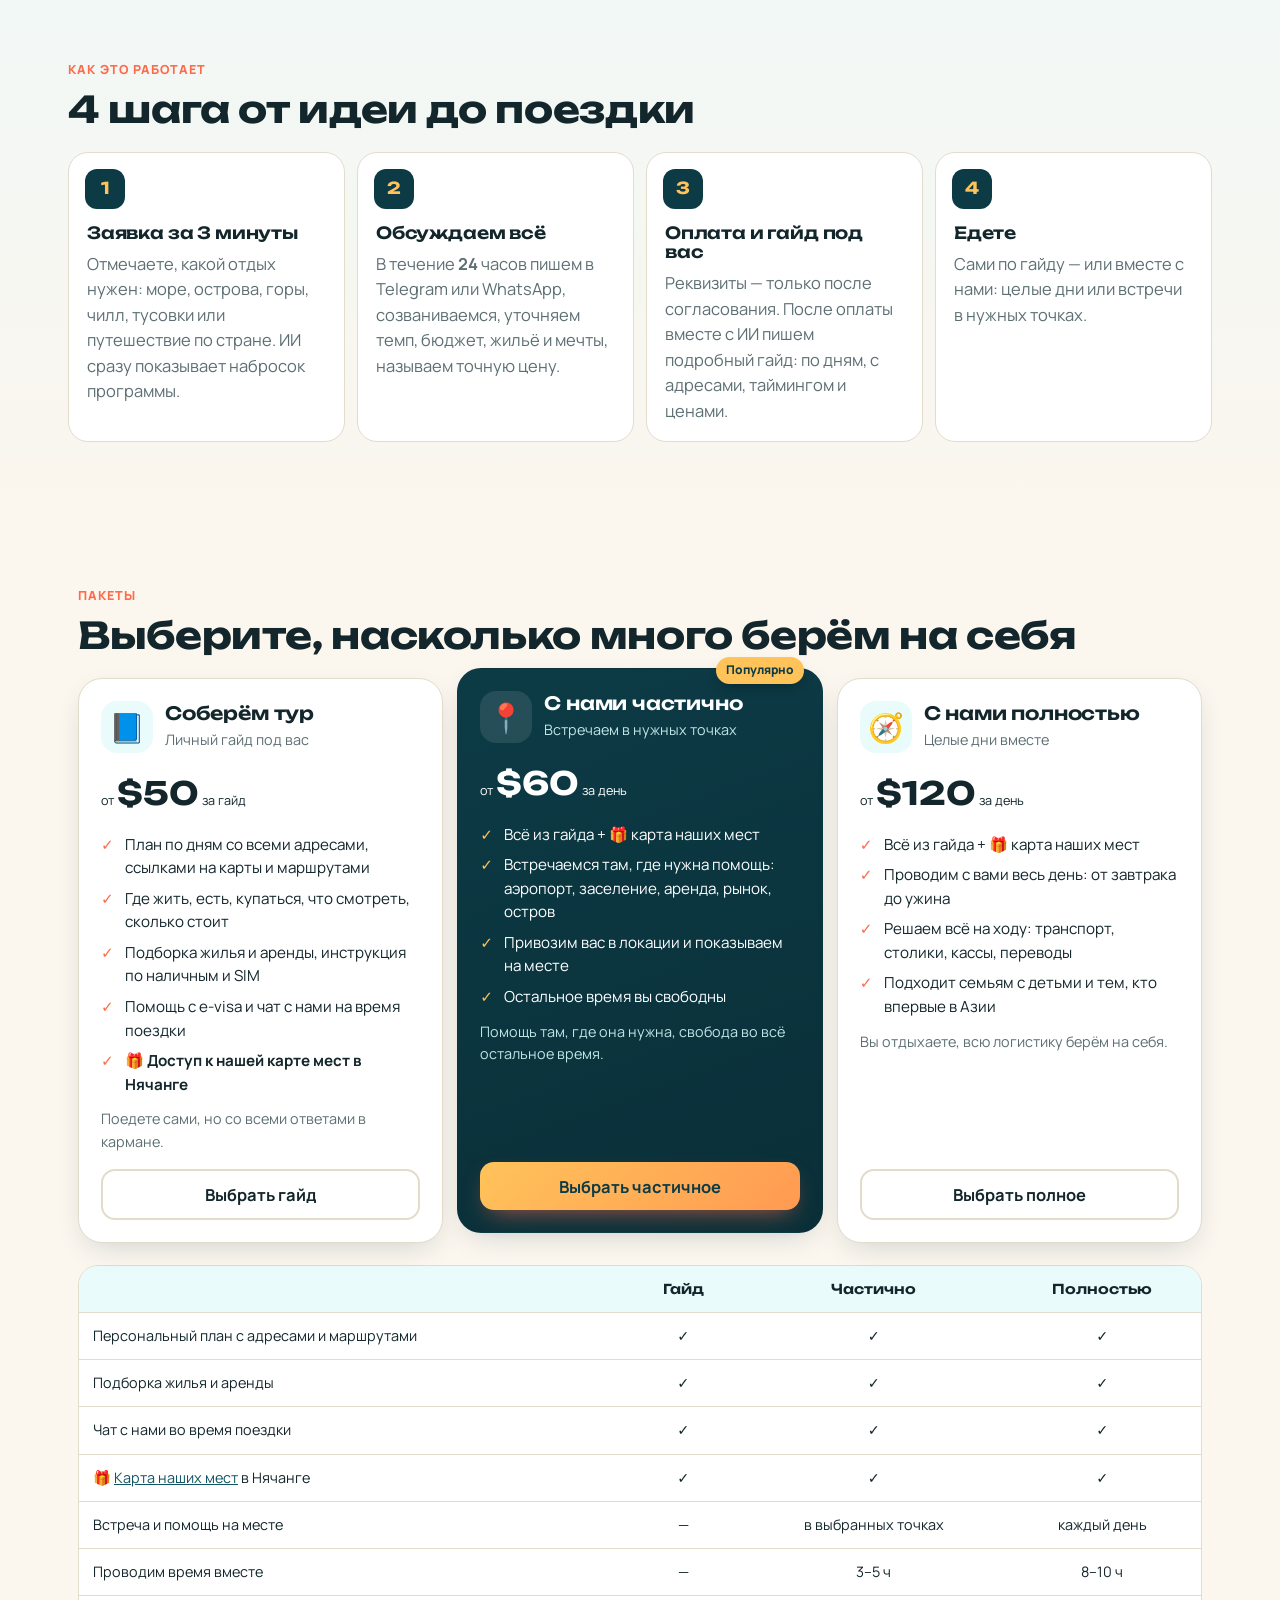
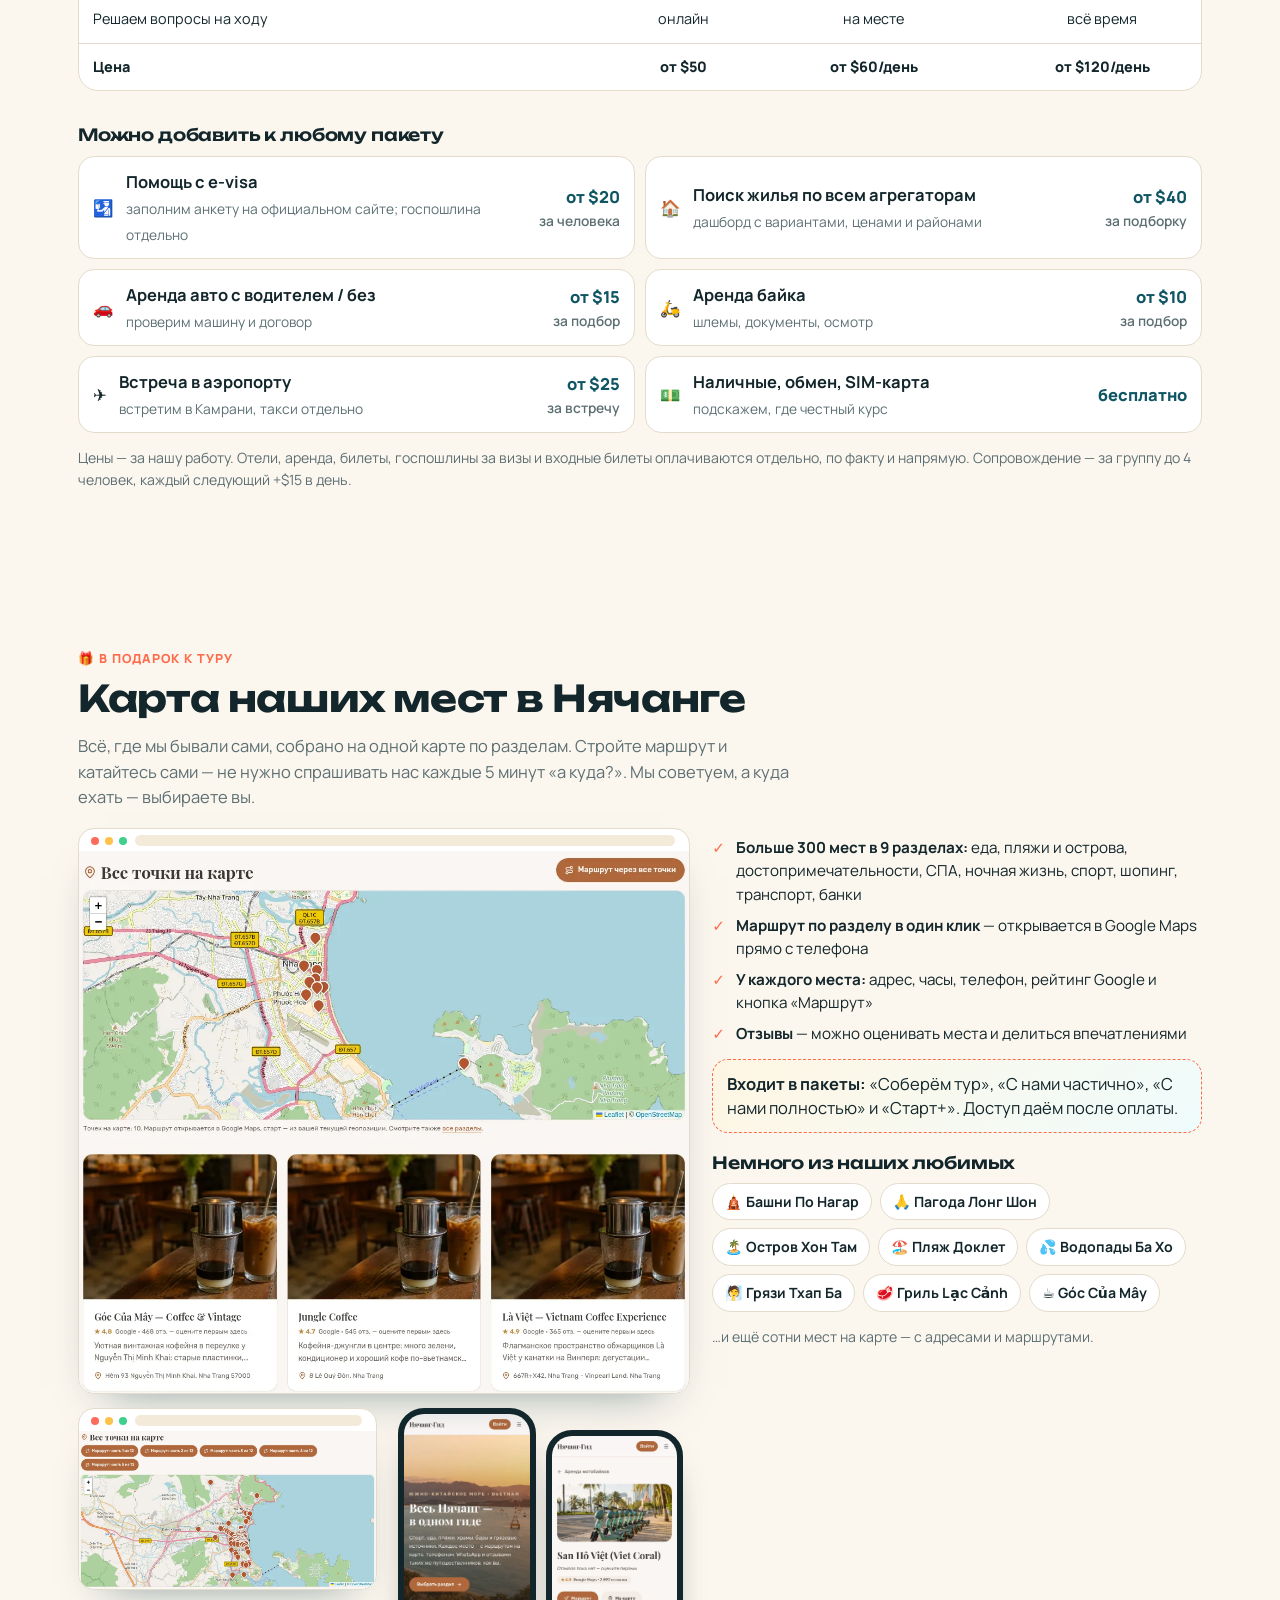
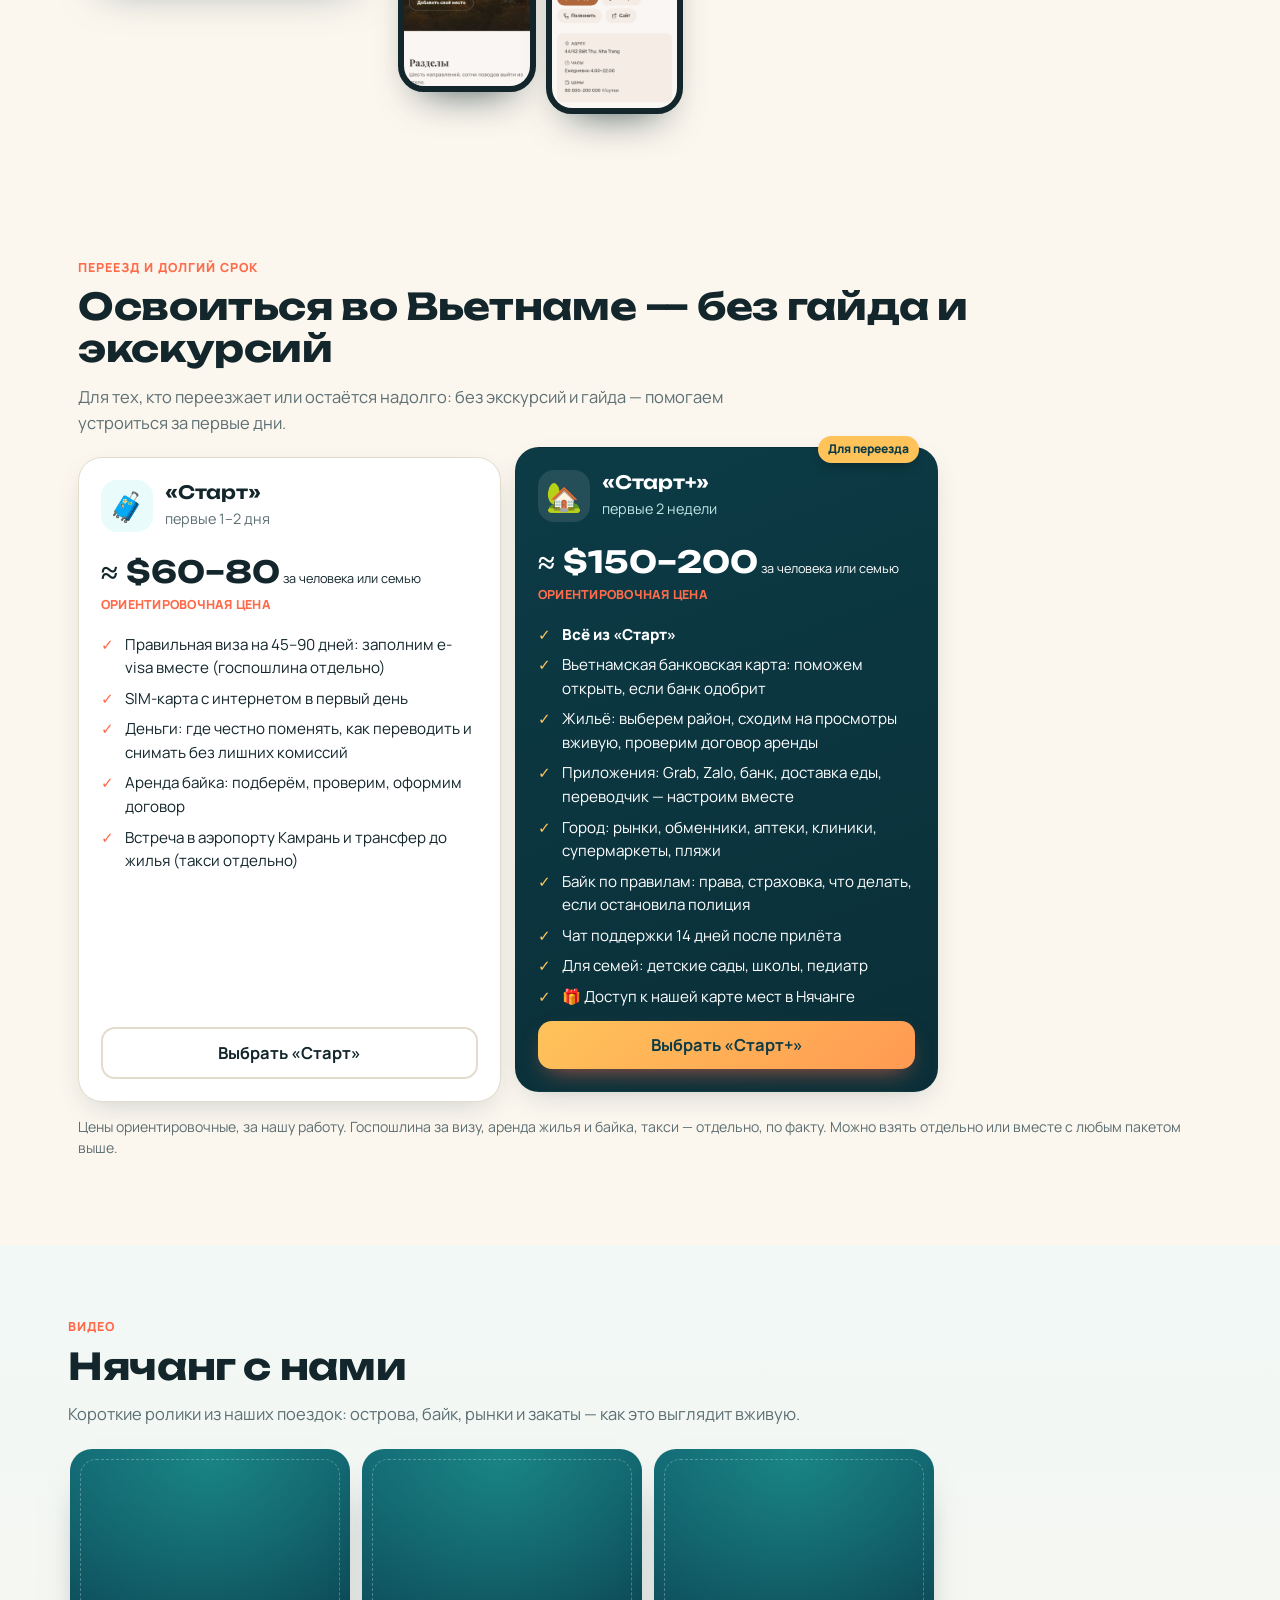
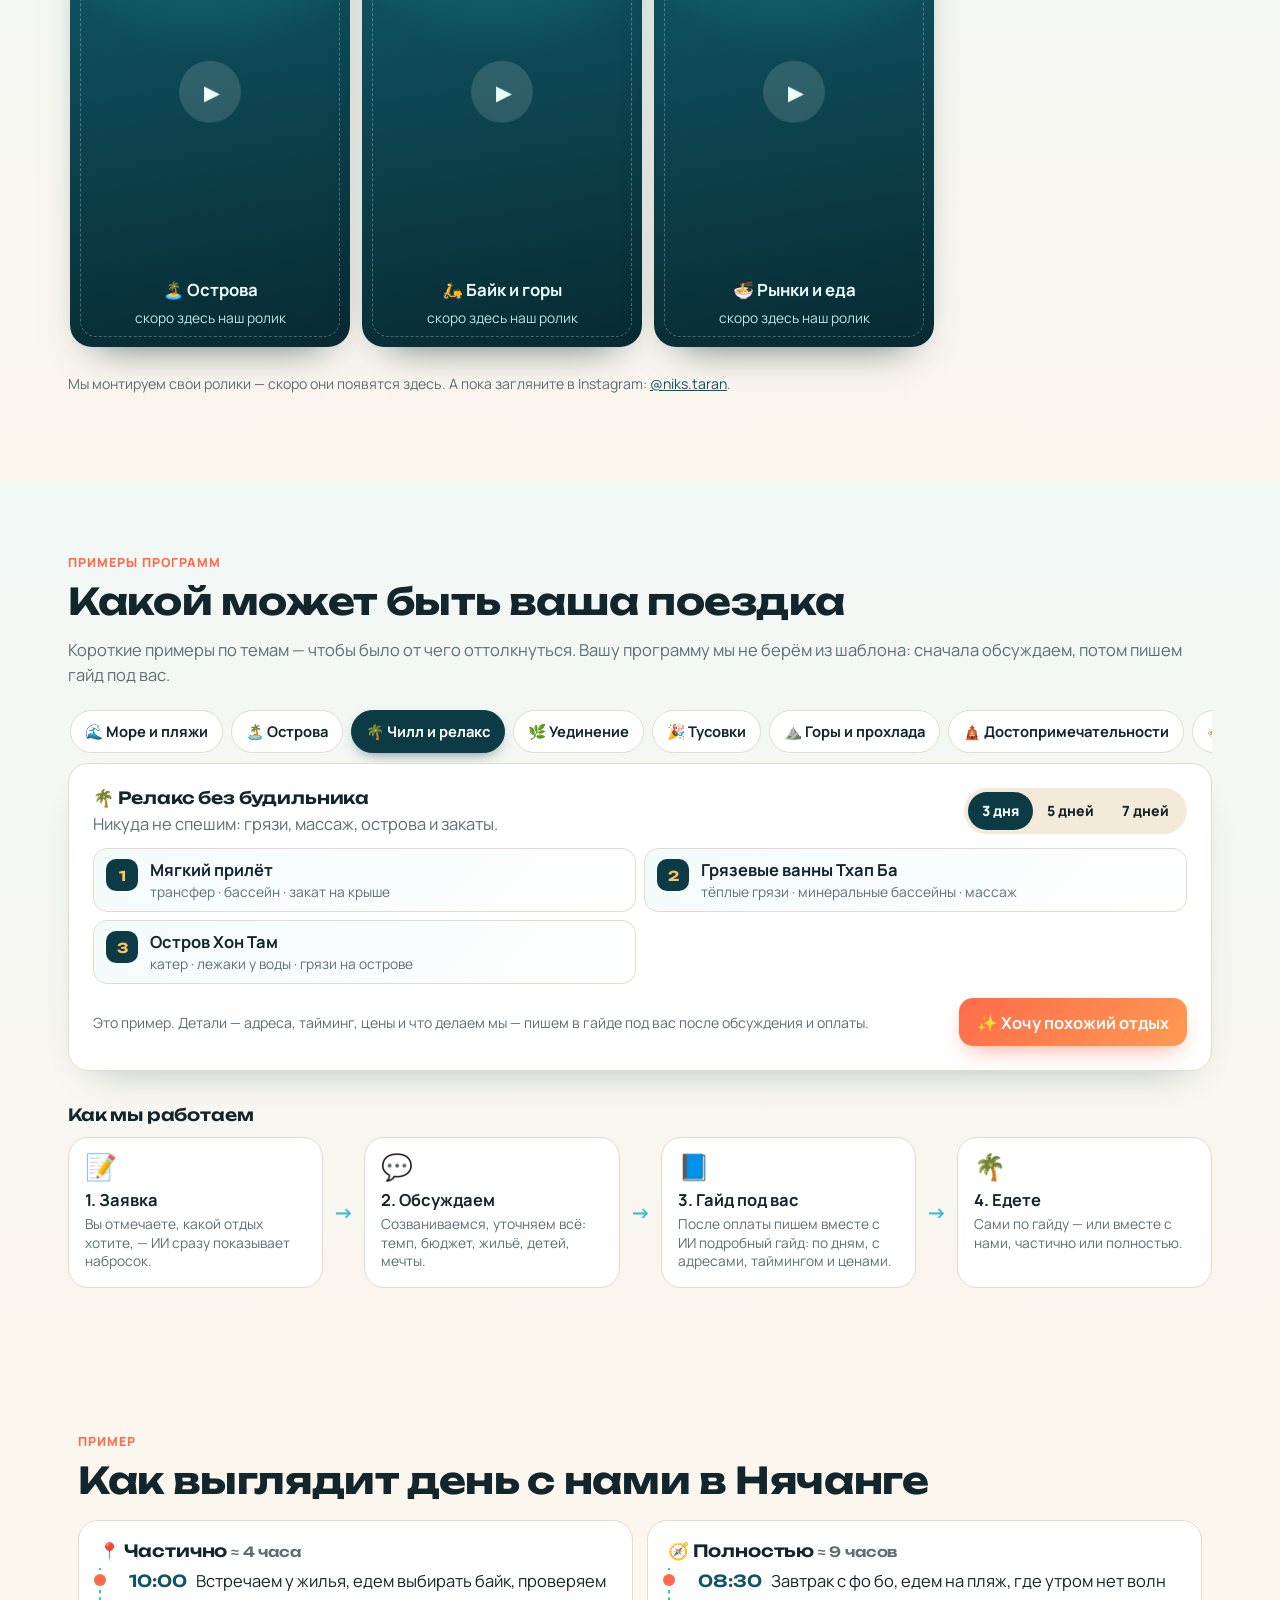
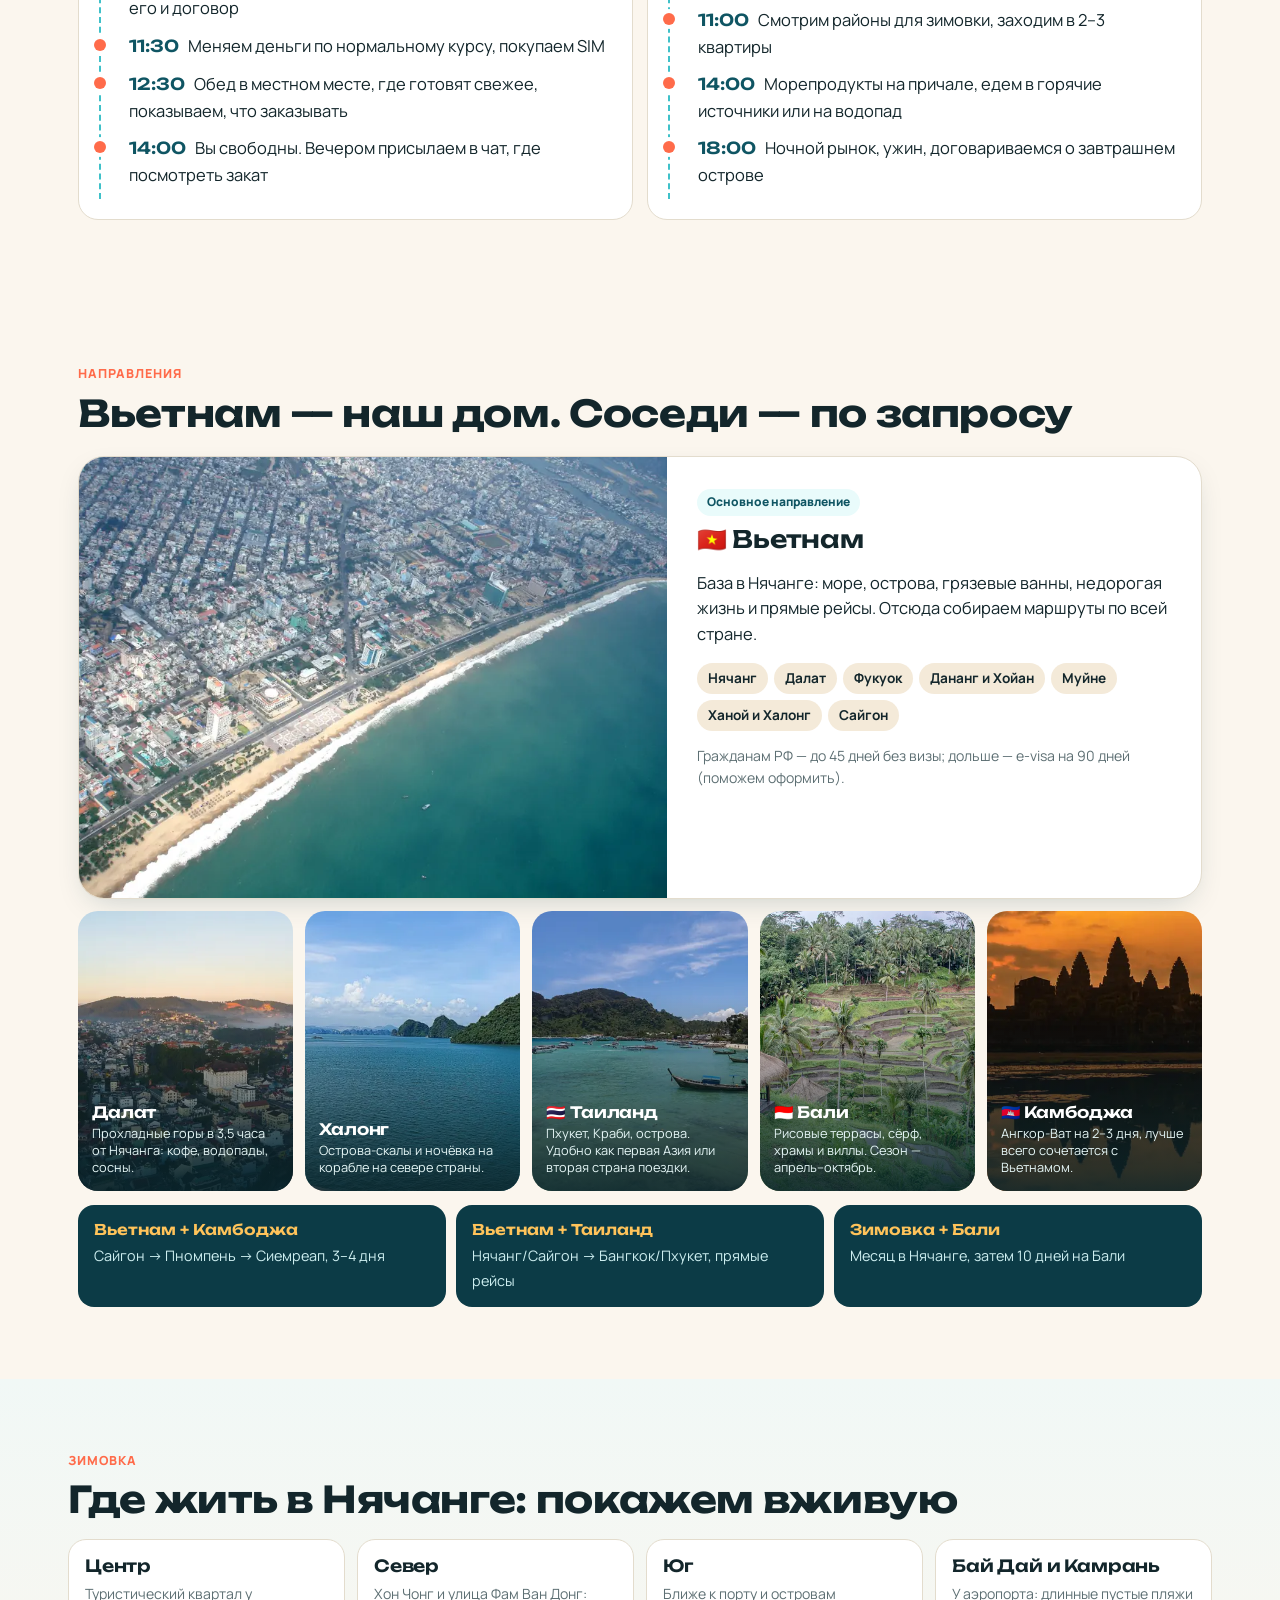
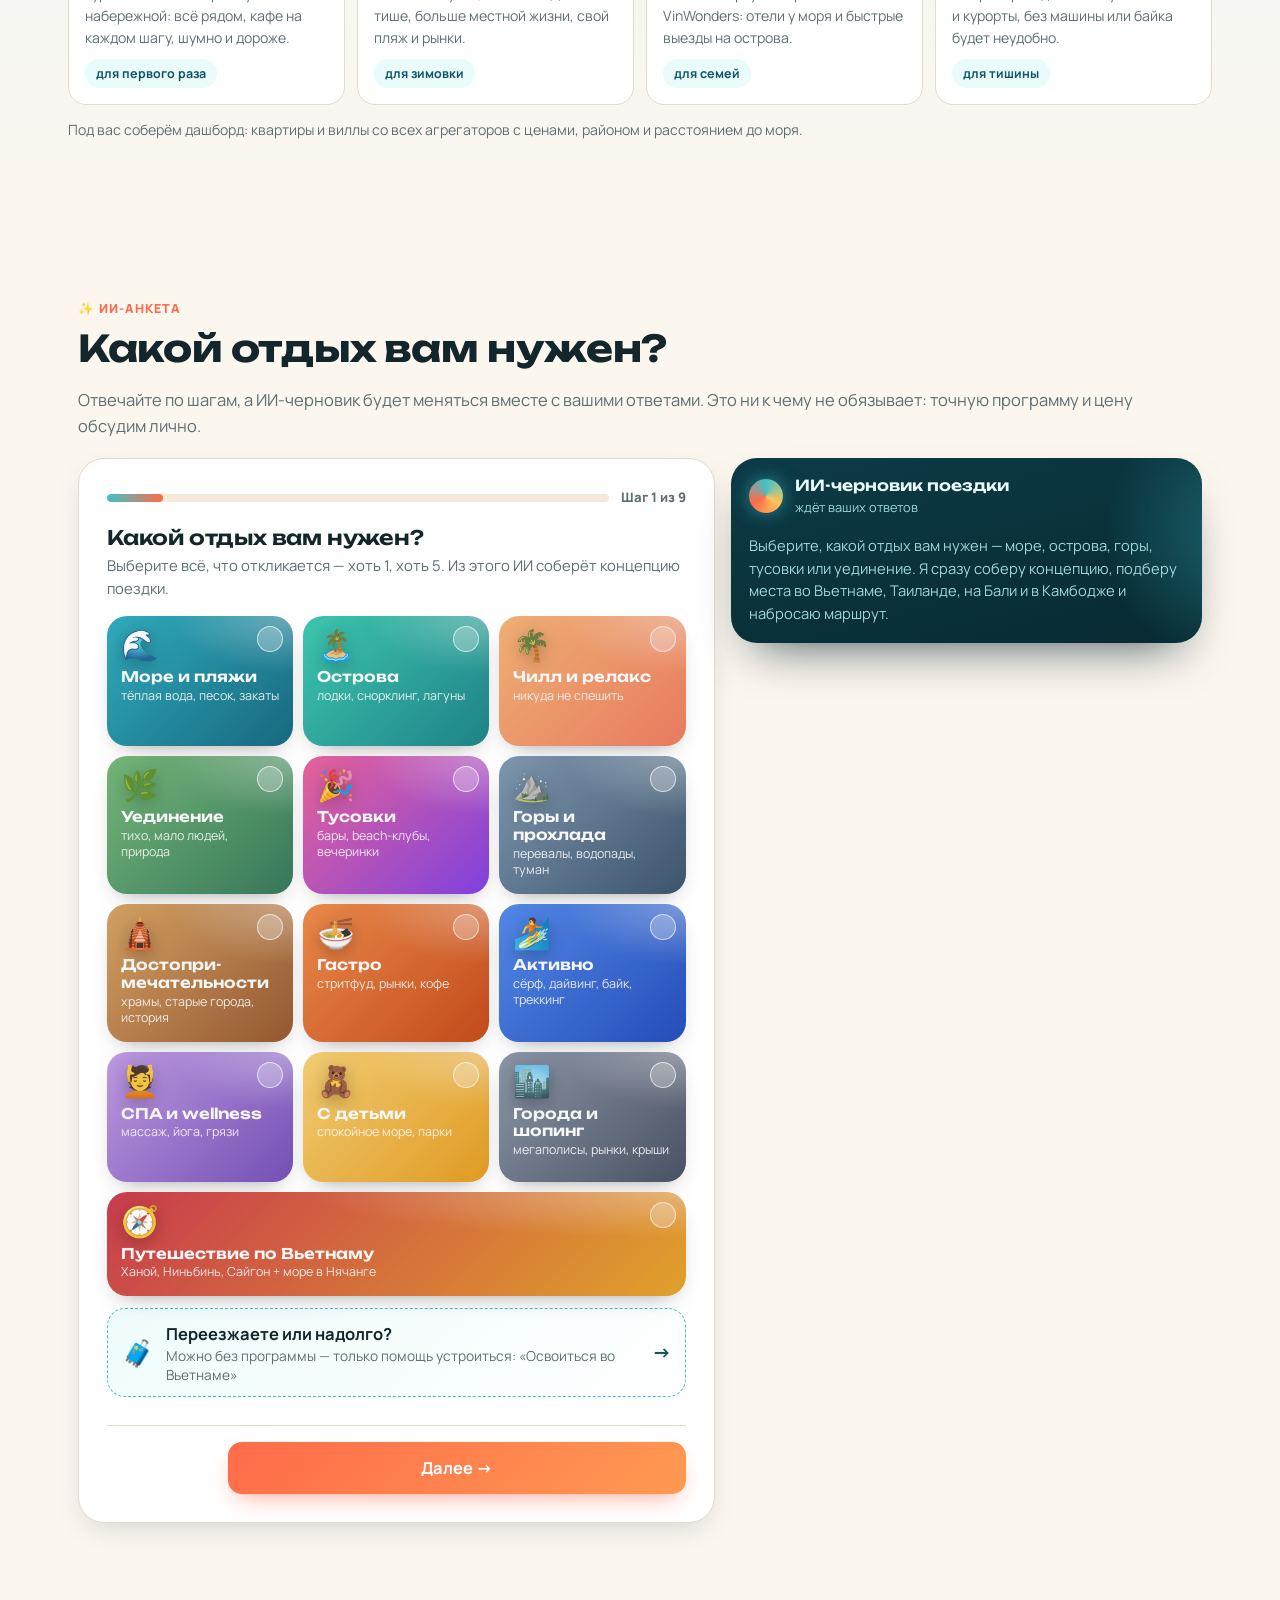
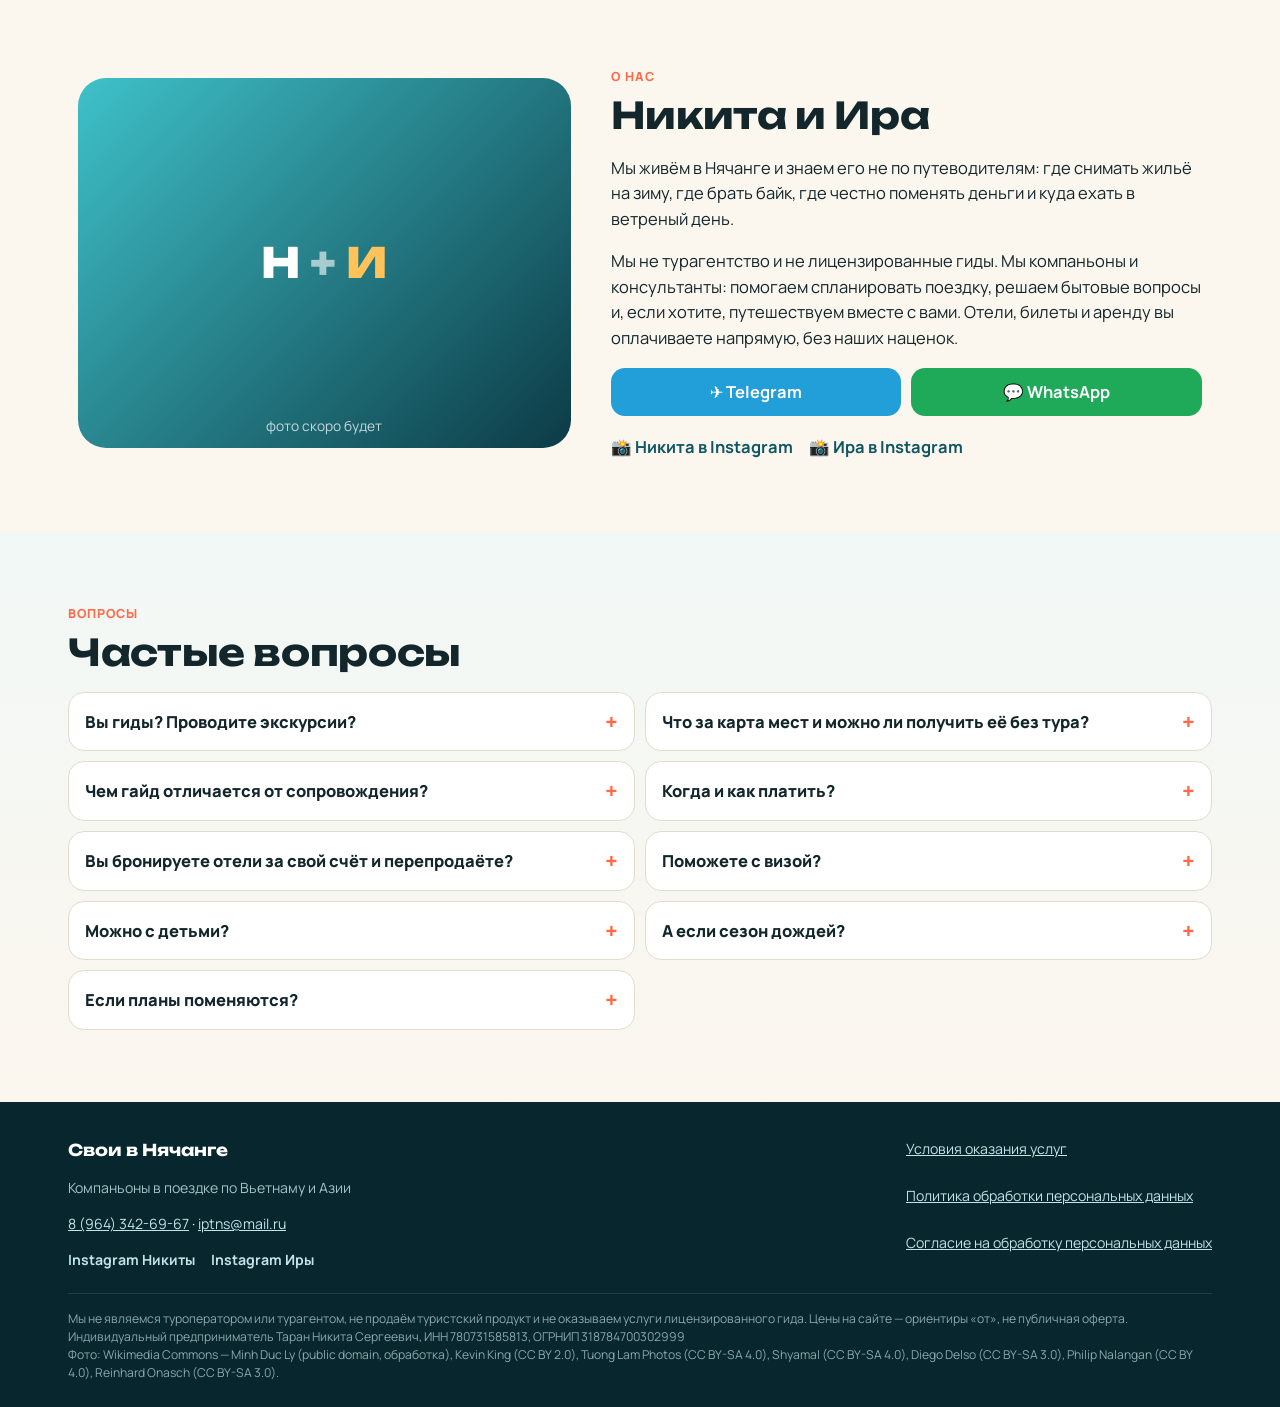
==== commit 82df1041: "publish v=202611280813" ====
--- a/index.html
+++ b/index.html
@@ -15,13 +15,13 @@
 <link rel="preload" href="fonts/Unbounded.woff2" as="font" type="font/woff2" crossorigin>
 <link rel="preload" as="image" type="image/avif" imagesrcset="images/hero-m-800.avif 800w, images/hero-m-1200.avif 1200w" imagesizes="100vw" media="(max-width: 700px)">
 <link rel="preload" as="image" type="image/avif" imagesrcset="images/hero-960.avif 960w, images/hero-1600.avif 1600w, images/hero-2400.avif 2400w, images/hero-3200.avif 3200w" imagesizes="100vw" media="(min-width: 701px)">
-<link rel="stylesheet" href="styles.css?v=202611240657">
+<link rel="stylesheet" href="styles.css?v=202611280813">
 </head>
 <body>
 <header class="topbar" id="topbar">
   <a href="#top" class="logo"><span class="logo-mark" aria-hidden="true"><img src="favicon.svg" alt="" width="30" height="30"></span><span data-brand>Свои в Нячанге</span></a>
   <nav class="nav" aria-label="Разделы">
-    <a href="#how">Как это работает</a><a href="#packages">Пакеты и цены</a><a href="#programs">Программы</a><a href="#starter">Переезд</a><a href="#destinations">Направления</a><a href="#about">О нас</a><a href="#faq">Вопросы</a>
+    <a href="#how">Как это работает</a><a href="#packages">Пакеты и цены</a><a href="#map">Карта мест</a><a href="#programs">Программы</a><a href="#starter">Переезд</a><a href="#destinations">Направления</a><a href="#about">О нас</a><a href="#faq">Вопросы</a>
   </nav>
   <a class="btn primary sm hdr-cta" href="#plan">✨ Собрать поездку</a>
 </header>
@@ -102,6 +102,7 @@
         <li>Где жить, есть, купаться, что смотреть, сколько стоит</li>
         <li>Подборка жилья и аренды, инструкция по наличным и SIM</li>
         <li>Помощь с e-visa и чат с нами на время поездки</li>
+        <li class="gift">🎁 Доступ к нашей карте мест в Нячанге</li>
       </ul>
       <p class="pack-note">Поедете сами, но со всеми ответами в кармане.</p>
       <a class="btn ghost" href="#plan" data-pick="guide">Выбрать гайд</a>
@@ -111,7 +112,7 @@
       <div class="pack-top"><span class="pack-ico">📍</span><h3>С нами частично</h3><p class="pack-sub">Встречаем в нужных точках</p></div>
       <p class="price"><small>от</small> <b data-price="partial.from">$60</b> <small data-unit="partial">за день</small></p>
       <ul class="ticks">
-        <li>Всё из гайда +</li>
+        <li>Всё из гайда + 🎁 карта наших мест</li>
         <li>Встречаемся там, где нужна помощь: аэропорт, заселение, аренда, рынок, остров</li>
         <li>Привозим вас в локации и показываем на месте</li>
         <li>Остальное время вы свободны</li>
@@ -123,7 +124,7 @@
       <div class="pack-top"><span class="pack-ico">🧭</span><h3>С нами полностью</h3><p class="pack-sub">Целые дни вместе</p></div>
       <p class="price"><small>от</small> <b data-price="full.from">$120</b> <small data-unit="full">за день</small></p>
       <ul class="ticks">
-        <li>Всё из гайда +</li>
+        <li>Всё из гайда + 🎁 карта наших мест</li>
         <li>Проводим с вами весь день: от завтрака до ужина</li>
         <li>Решаем всё на ходу: транспорт, столики, кассы, переводы</li>
         <li>Подходит семьям с детьми и тем, кто впервые в Азии</li>
@@ -140,6 +141,7 @@
         <tr><td>Персональный план с адресами и маршрутами</td><td>✓</td><td>✓</td><td>✓</td></tr>
         <tr><td>Подборка жилья и аренды</td><td>✓</td><td>✓</td><td>✓</td></tr>
         <tr><td>Чат с нами во время поездки</td><td>✓</td><td>✓</td><td>✓</td></tr>
+        <tr><td>🎁 <a href="#map">Карта наших мест</a> в Нячанге</td><td>✓</td><td>✓</td><td>✓</td></tr>
         <tr><td>Встреча и помощь на месте</td><td>—</td><td>в выбранных точках</td><td>каждый день</td></tr>
         <tr><td>Проводим время вместе</td><td>—</td><td>3–5 ч</td><td>8–10 ч</td></tr>
         <tr><td>Решаем вопросы на ходу</td><td>онлайн</td><td>на месте</td><td>всё время</td></tr>
@@ -151,6 +153,37 @@
   <h3 class="h3gap">Можно добавить к любому пакету</h3>
   <div class="addons" id="addonsList"></div>
   <p class="muted small">Цены — за нашу работу. Отели, аренда, билеты, госпошлины за визы и входные билеты оплачиваются отдельно, по факту и напрямую. <span data-group-note></span></p>
+</section>
+
+<!-- ============ КАРТА НАШИХ МЕСТ ============ -->
+<section class="section" id="map">
+  <p class="kicker">🎁 В подарок к туру</p>
+  <h2>Карта наших мест в Нячанге</h2>
+  <p class="sec-lead">Всё, где мы бывали сами, собрано на одной карте по разделам. Стройте маршрут и катайтесь сами — не нужно спрашивать нас каждые 5 минут «а куда?». Мы советуем, а куда ехать — выбираете вы.</p>
+  <div class="mapx">
+    <div class="mapx-shots" aria-label="Скриншоты карты">
+      <figure class="bframe big"><i class="bdots" aria-hidden="true"></i><picture><source srcset="images/map-category.webp" type="image/webp"><img loading="lazy" src="images/map-category.jpg" width="1120" height="995" alt="Раздел «Кофейни»: все точки на карте и карточки мест"></picture></figure>
+      <figure class="bframe"><i class="bdots" aria-hidden="true"></i><picture><source srcset="images/map-routes.webp" type="image/webp"><img loading="lazy" src="images/map-routes.jpg" width="1120" height="594" alt="Шопинг: все точки на карте и маршрут по частям"></picture></figure>
+      <div class="pframes">
+        <figure class="pframe"><picture><source srcset="images/map-mobile-home.webp" type="image/webp"><img loading="lazy" src="images/map-mobile-home.jpg" width="600" height="1298" alt="Главная карты на телефоне"></picture></figure>
+        <figure class="pframe"><picture><source srcset="images/map-mobile-place.webp" type="image/webp"><img loading="lazy" src="images/map-mobile-place.jpg" width="600" height="1298" alt="Карточка места на телефоне: маршрут, звонок, часы, цены"></picture></figure>
+      </div>
+    </div>
+    <div class="mapx-txt">
+      <ul class="ticks">
+        <li><b>Больше 300 мест в 9 разделах:</b> еда, пляжи и острова, достопримечательности, СПА, ночная жизнь, спорт, шопинг, транспорт, банки</li>
+        <li><b>Маршрут по разделу в один клик</b> — открывается в Google Maps прямо с телефона</li>
+        <li><b>У каждого места:</b> адрес, часы, телефон, рейтинг Google и кнопка «Маршрут»</li>
+        <li><b>Отзывы</b> — можно оценивать места и делиться впечатлениями</li>
+      </ul>
+      <div class="mapx-inc"><b>Входит в пакеты:</b> «Соберём тур», «С нами частично», «С нами полностью» и «Старт+». Доступ даём после оплаты.</div>
+      <h3 class="mapx-h">Немного из наших любимых</h3>
+      <div class="favs">
+        <span>🛕 Башни По Нагар</span><span>🙏 Пагода Лонг Шон</span><span>🏝️ Остров Хон Там</span><span>🏖️ Пляж Доклет</span><span>💦 Водопады Ба Хо</span><span>🧖 Грязи Тхап Ба</span><span>🥩 Гриль Lạc Cảnh</span><span>☕ Góc Của Mây</span>
+      </div>
+      <p class="muted small">…и ещё сотни мест на карте — с адресами и маршрутами.</p>
+    </div>
+  </div>
 </section>
 
 <!-- ============ ОСВОИТЬСЯ ВО ВЬЕТНАМЕ ============ -->
@@ -305,6 +338,7 @@
   <h2>Частые вопросы</h2>
   <div class="faq">
     <details><summary>Вы гиды? Проводите экскурсии?</summary><p>Нет. Мы компаньоны и консультанты: помогаем с логистикой, бронями, арендой и бытом, показываем город так, как показали бы друзья. Если нужна экскурсия с лицензированным гидом (например, по Ангкору), поможем найти и забронировать местного гида.</p></details>
+    <details><summary>Что за карта мест и можно ли получить её без тура?</summary><p>Это наш отдельный сайт-карта: больше 300 проверенных мест по разделам, с адресами, часами, рейтингами и маршрутами в Google Maps. Доступ даём в подарок к пакетам «Соберём тур», «С нами частично», «С нами полностью» и «Старт+» — после оплаты. Отдельно карту пока не продаём.</p></details>
     <details><summary>Чем гайд отличается от сопровождения?</summary><p>Гайд — это персональный план поездки с адресами, ссылками на карты, маршрутами и ценами, а также чат с нами во время поездки. При сопровождении мы встречаемся с вами вживую: частично — только в нужных точках, полностью — проводим вместе целые дни.</p></details>
     <details><summary>Когда и как платить?</summary><p>После анкеты ничего платить не нужно. Сначала согласуем программу и точную цену. Гайд оплачивается после согласования (<span data-guidepp>100</span>%), за сопровождение — предоплата <span data-tourpp>30</span>% за бронь дат, остаток на месте. Способы оплаты обсудим лично.</p></details>
     <details><summary>Вы бронируете отели за свой счёт и перепродаёте?</summary><p>Нет. Мы находим и помогаем забронировать, но платите вы напрямую отелю, агрегатору или арендодателю. Так прозрачнее и без наценок.</p></details>
@@ -340,8 +374,8 @@
   <a class="btn primary grow" href="#plan">✨ Собрать поездку</a>
 </div>
 
-<script src="config.js?v=202611240657"></script>
-<script src="programs.js?v=202611240657"></script>
-<script src="app.js?v=202611240657"></script>
+<script src="config.js?v=202611280813"></script>
+<script src="programs.js?v=202611280813"></script>
+<script src="app.js?v=202611280813"></script>
 </body>
 </html>
--- a/styles.css
+++ b/styles.css
@@ -446,3 +446,25 @@
 .vph small{color:#bfe5e7}
 .vplay{position:absolute;top:50%;left:50%;transform:translate(-50%,-60%);width:62px;height:62px;border-radius:50%;display:grid;place-items:center;background:rgba(255,255,255,.14);backdrop-filter:blur(4px);font-size:1.3rem;padding-left:4px}
 @media (min-width:720px){.vgrid{grid-auto-flow:row;grid-template-columns:repeat(3,minmax(0,280px));grid-auto-columns:auto;overflow:visible}}
+
+/* ===== v6: карта наших мест ===== */
+.mapx{display:grid;gap:22px;margin-top:8px}
+.mapx-shots{display:grid;gap:14px;grid-template-columns:1fr 1fr;align-items:start}
+.bframe{margin:0;background:#fff;border:1px solid var(--line);border-radius:16px;overflow:hidden;box-shadow:0 22px 44px -28px rgba(12,59,70,.55);position:relative;padding-top:22px}
+.bframe.big{grid-column:1/-1}
+.bframe img,.pframe img{display:block;width:100%;height:auto}
+.bdots{position:absolute;top:8px;left:12px;width:8px;height:8px;border-radius:50%;background:#ff6b5a;box-shadow:14px 0 0 #ffc24b,28px 0 0 #3fcf8e}
+.bframe::after{content:'';position:absolute;top:6px;left:56px;right:14px;height:11px;border-radius:999px;background:var(--sand2)}
+.pframes{display:flex;gap:10px;justify-content:center;align-items:flex-start}
+.pframe{margin:0;width:46%;max-width:180px;border:6px solid #12262b;border-radius:26px;overflow:hidden;background:#12262b;box-shadow:0 22px 40px -24px rgba(8,36,43,.8)}
+.pframe:nth-child(2){margin-top:22px}
+.mapx-txt .ticks li b{color:var(--ink)}
+.mapx-inc{margin:14px 0 4px;padding:12px 14px;border-radius:16px;background:linear-gradient(135deg,#fff6e3,#effcfc);border:1px dashed var(--coral);line-height:1.45}
+.mapx-h{margin:20px 0 10px;font-size:1.05rem}
+.favs{display:flex;flex-wrap:wrap;gap:8px}
+.favs span{background:#fff;border:1px solid var(--line);border-radius:999px;padding:7px 12px;font-weight:700;font-size:.88rem}
+.ticks li.gift{font-weight:700}
+@media (min-width:900px){
+  .mapx{grid-template-columns:1.25fr 1fr;align-items:start}
+  .mapx-shots{position:relative}
+}
